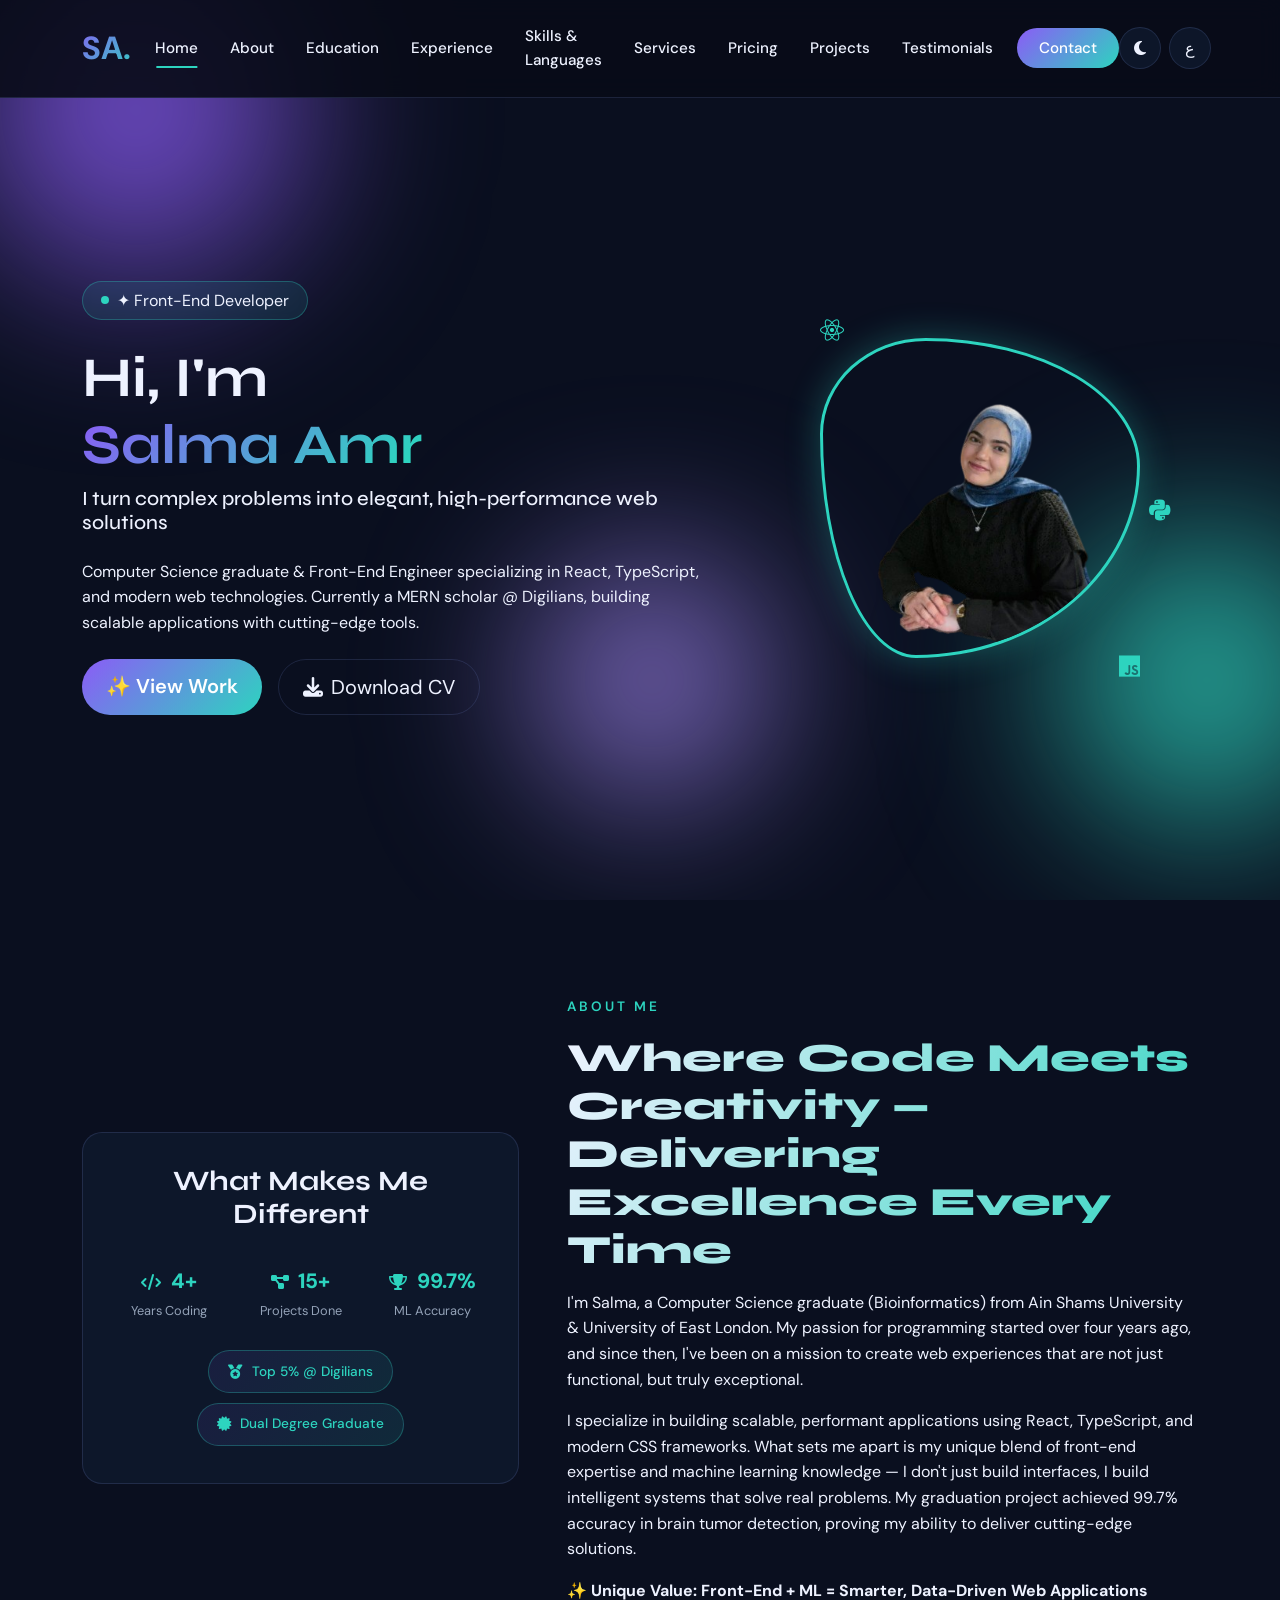
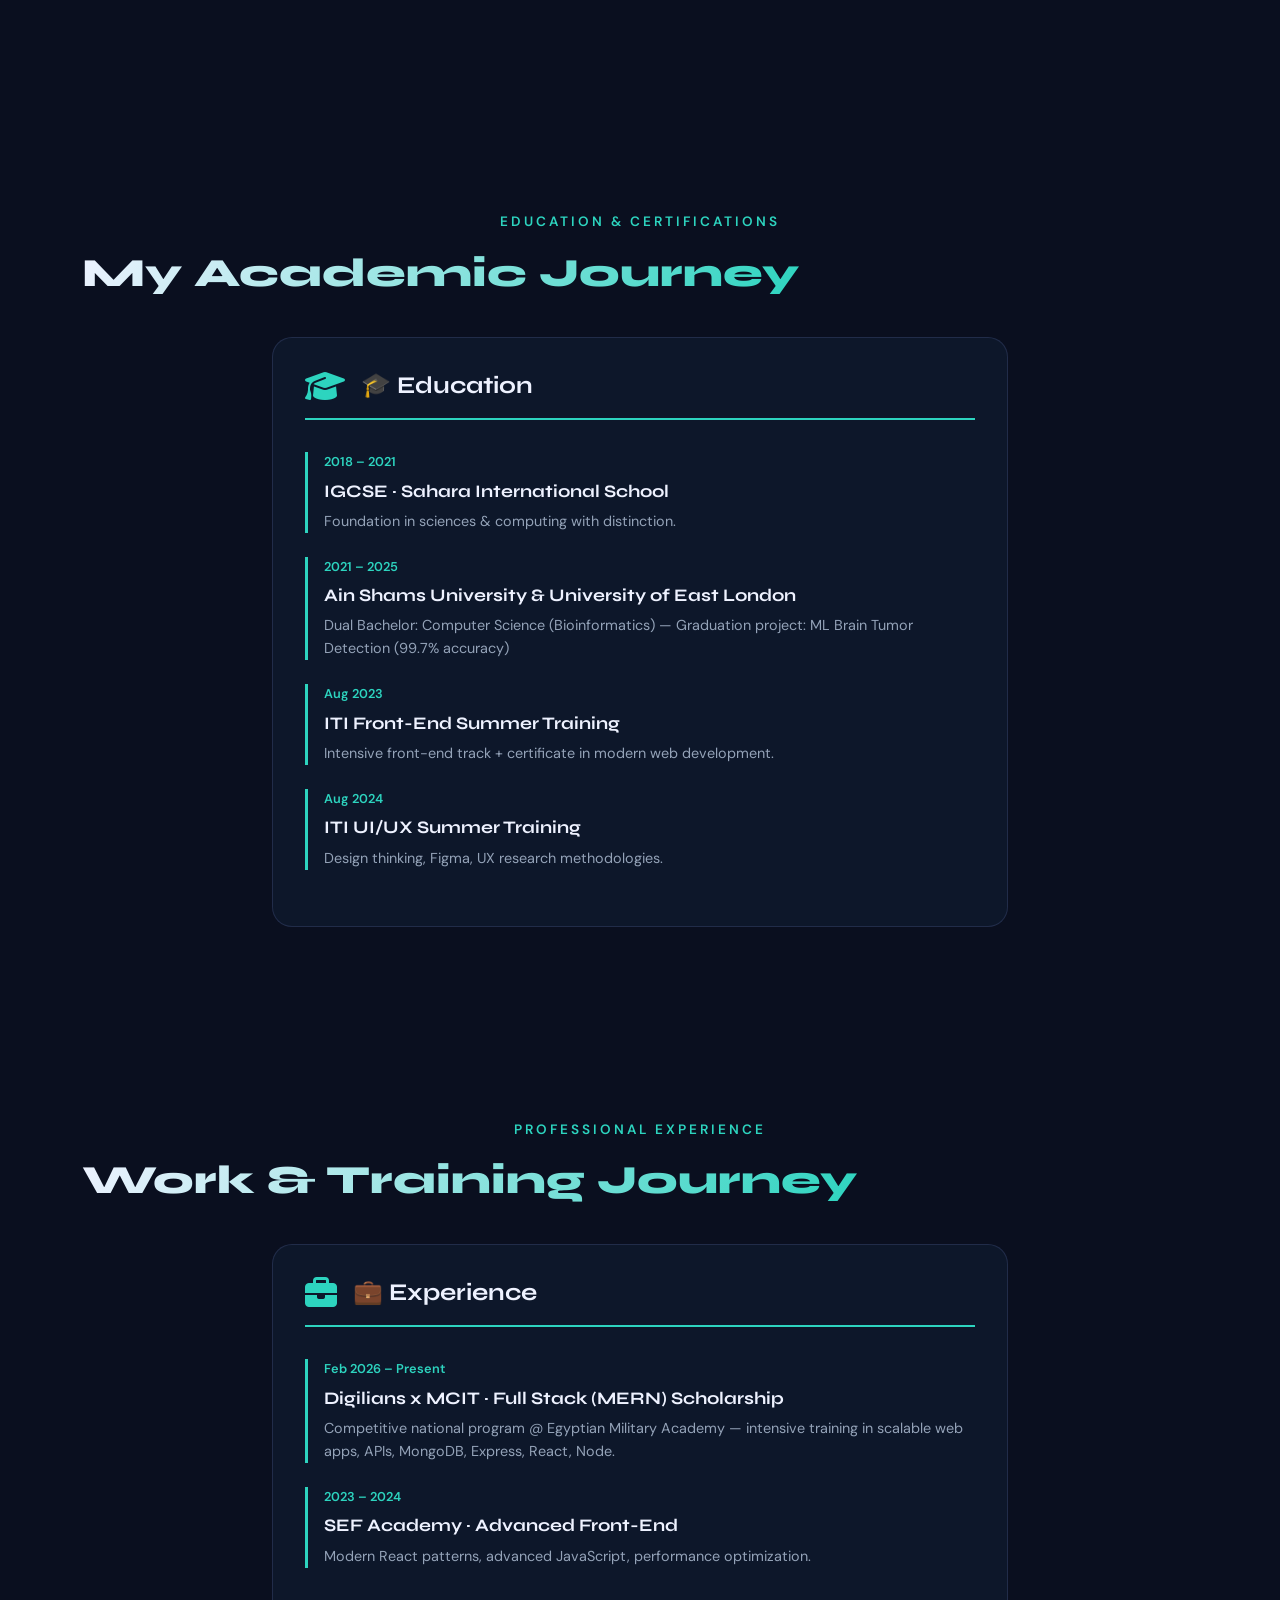
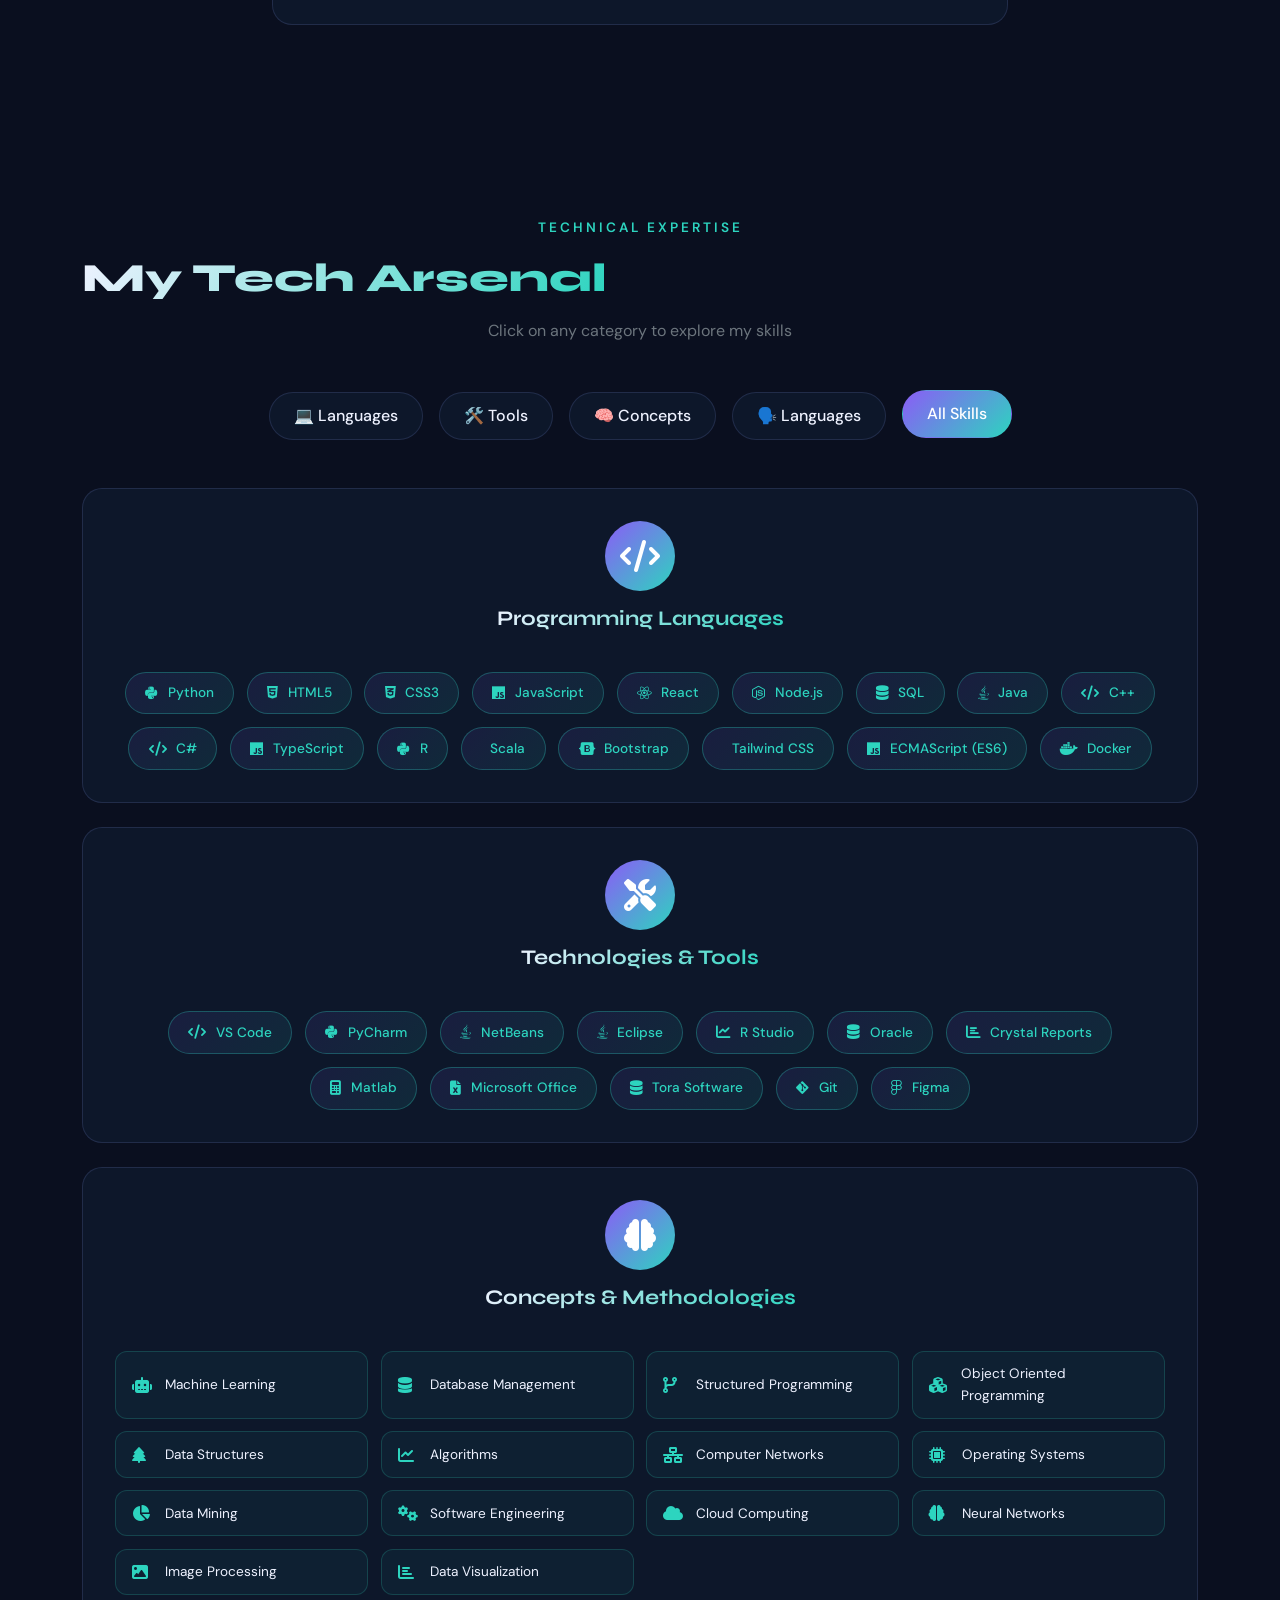
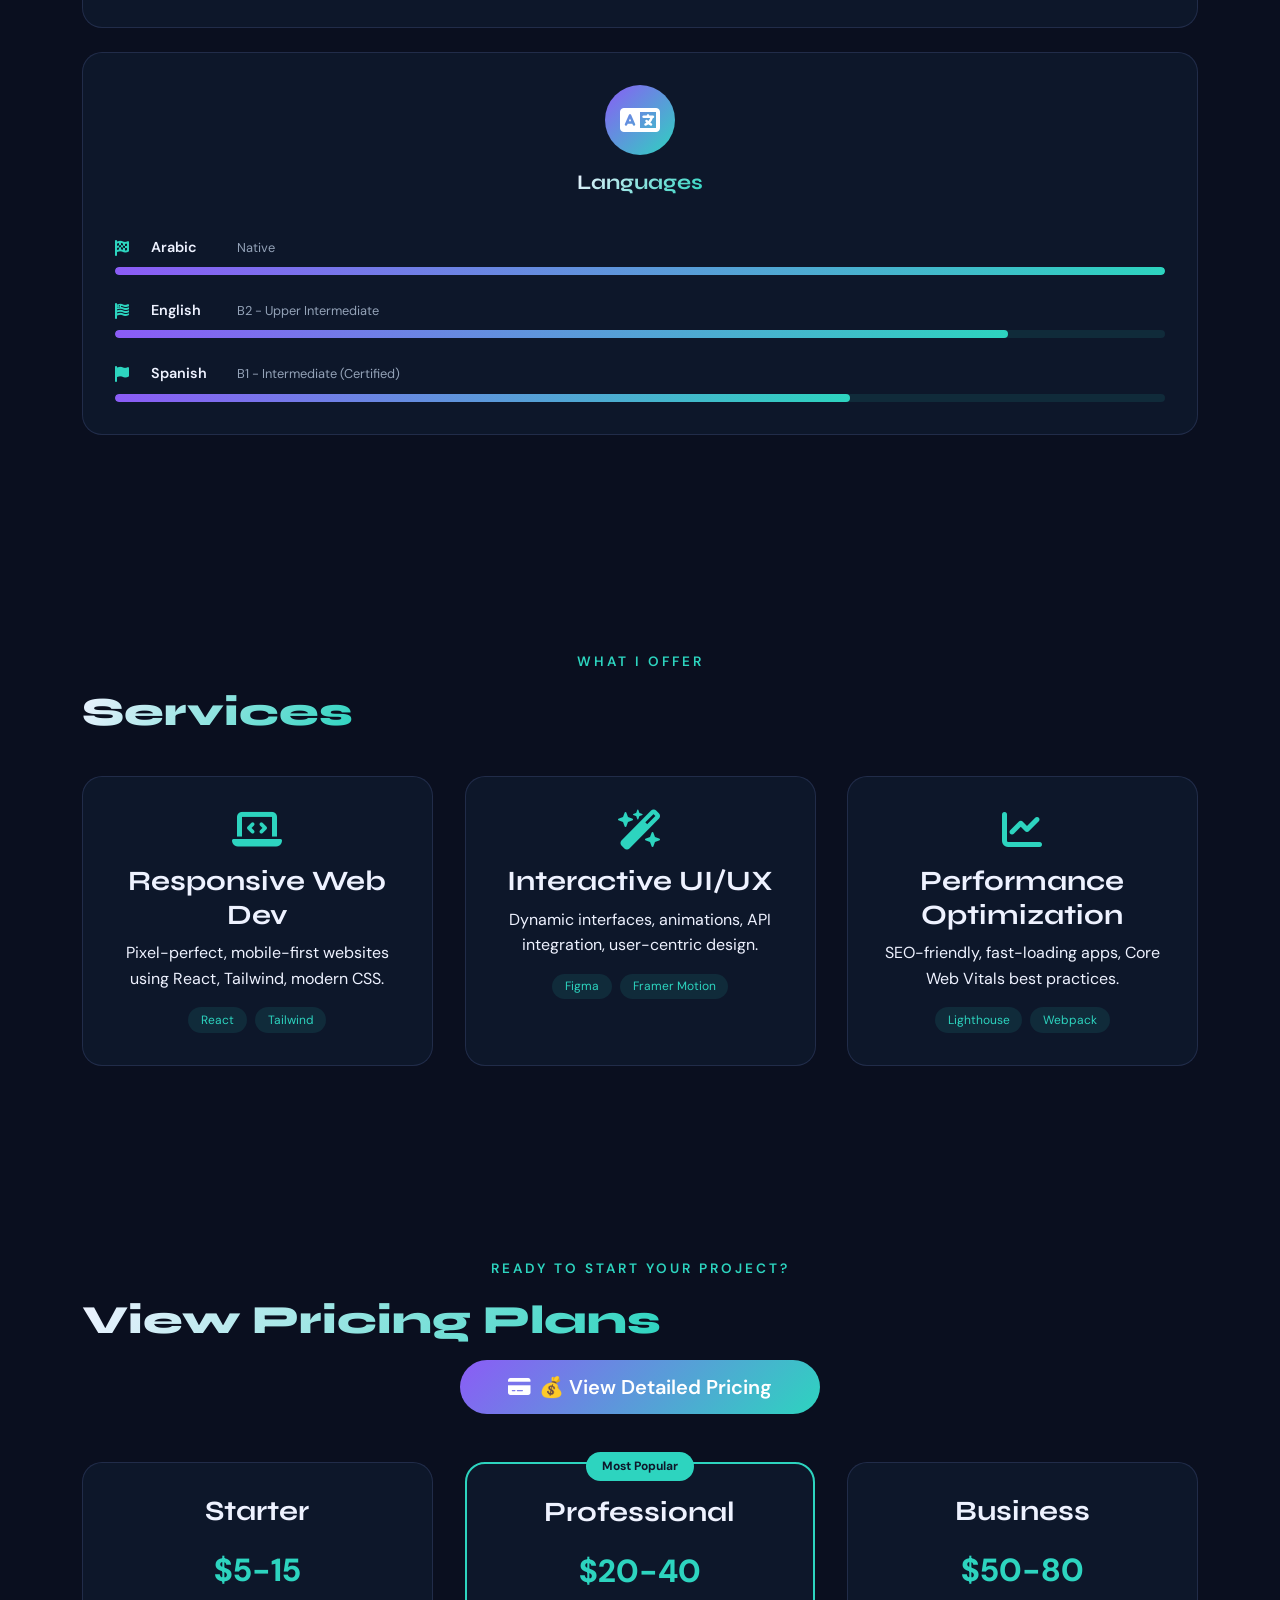
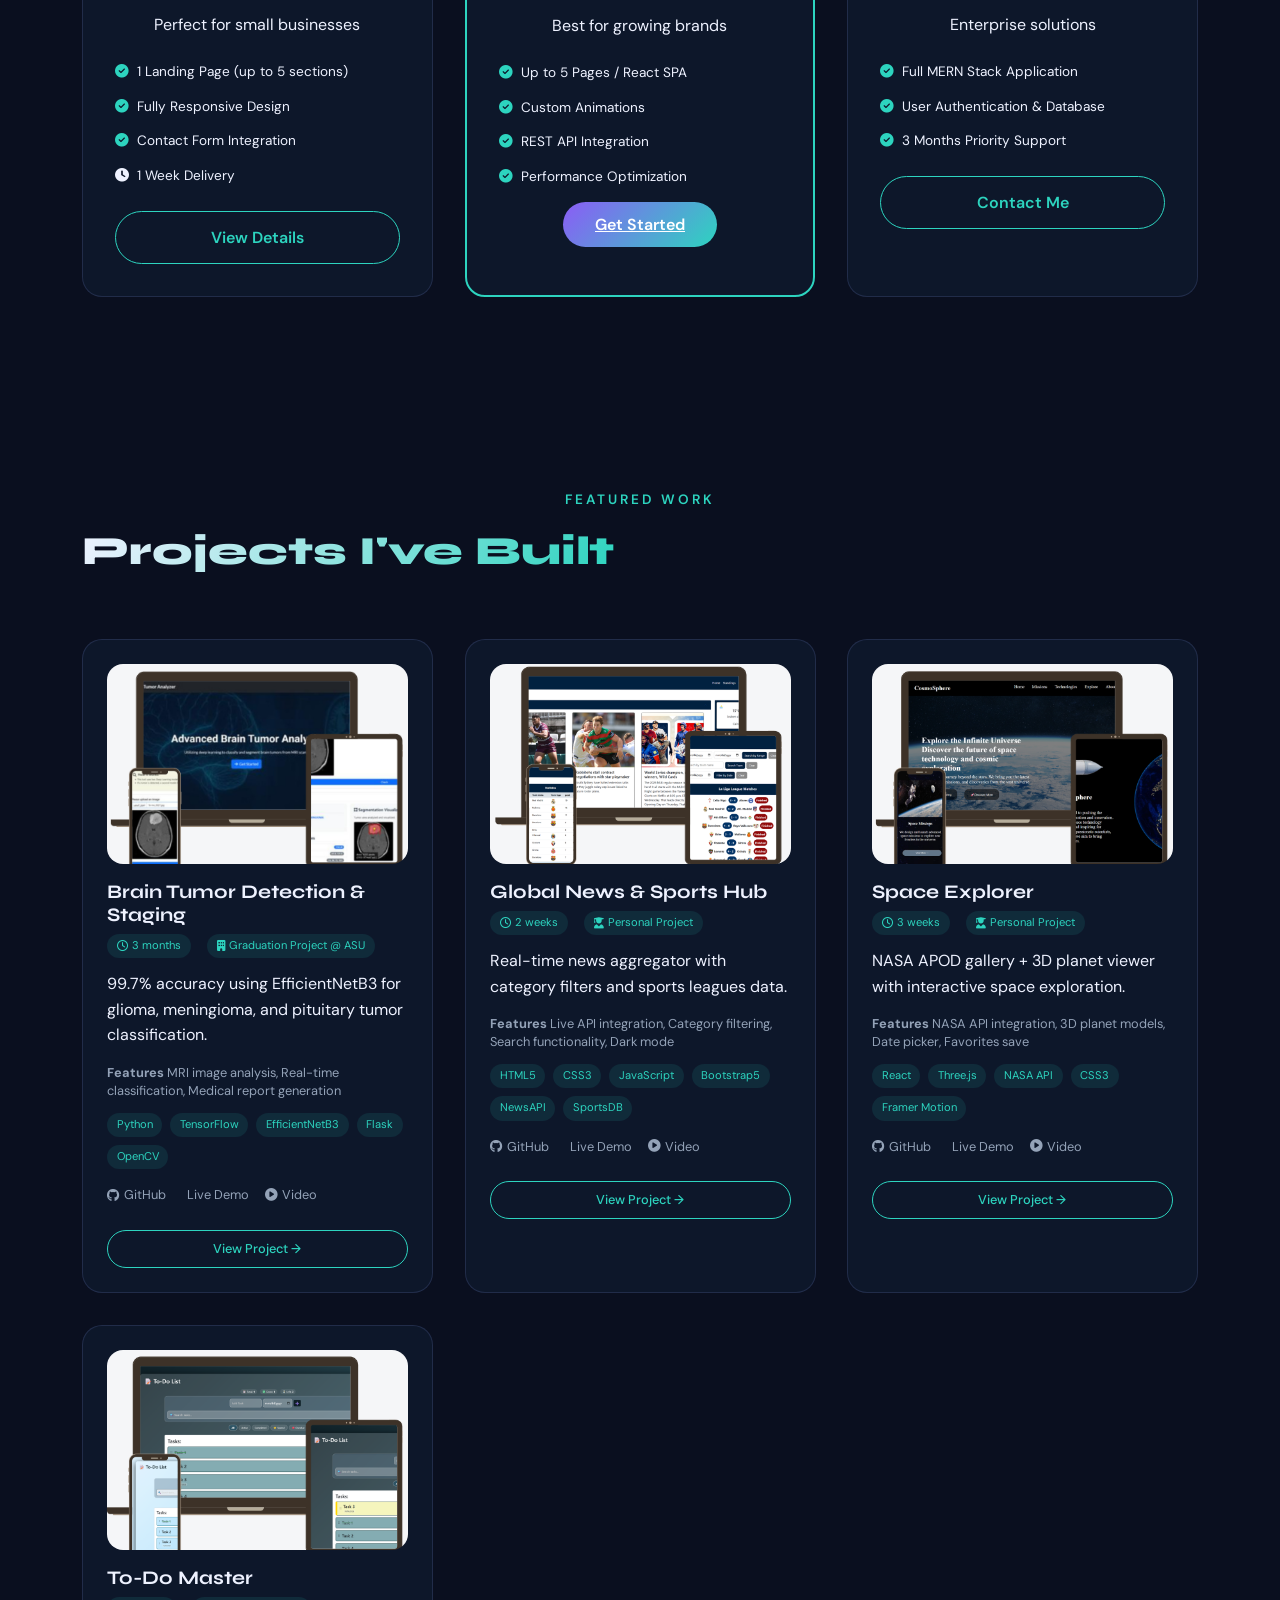
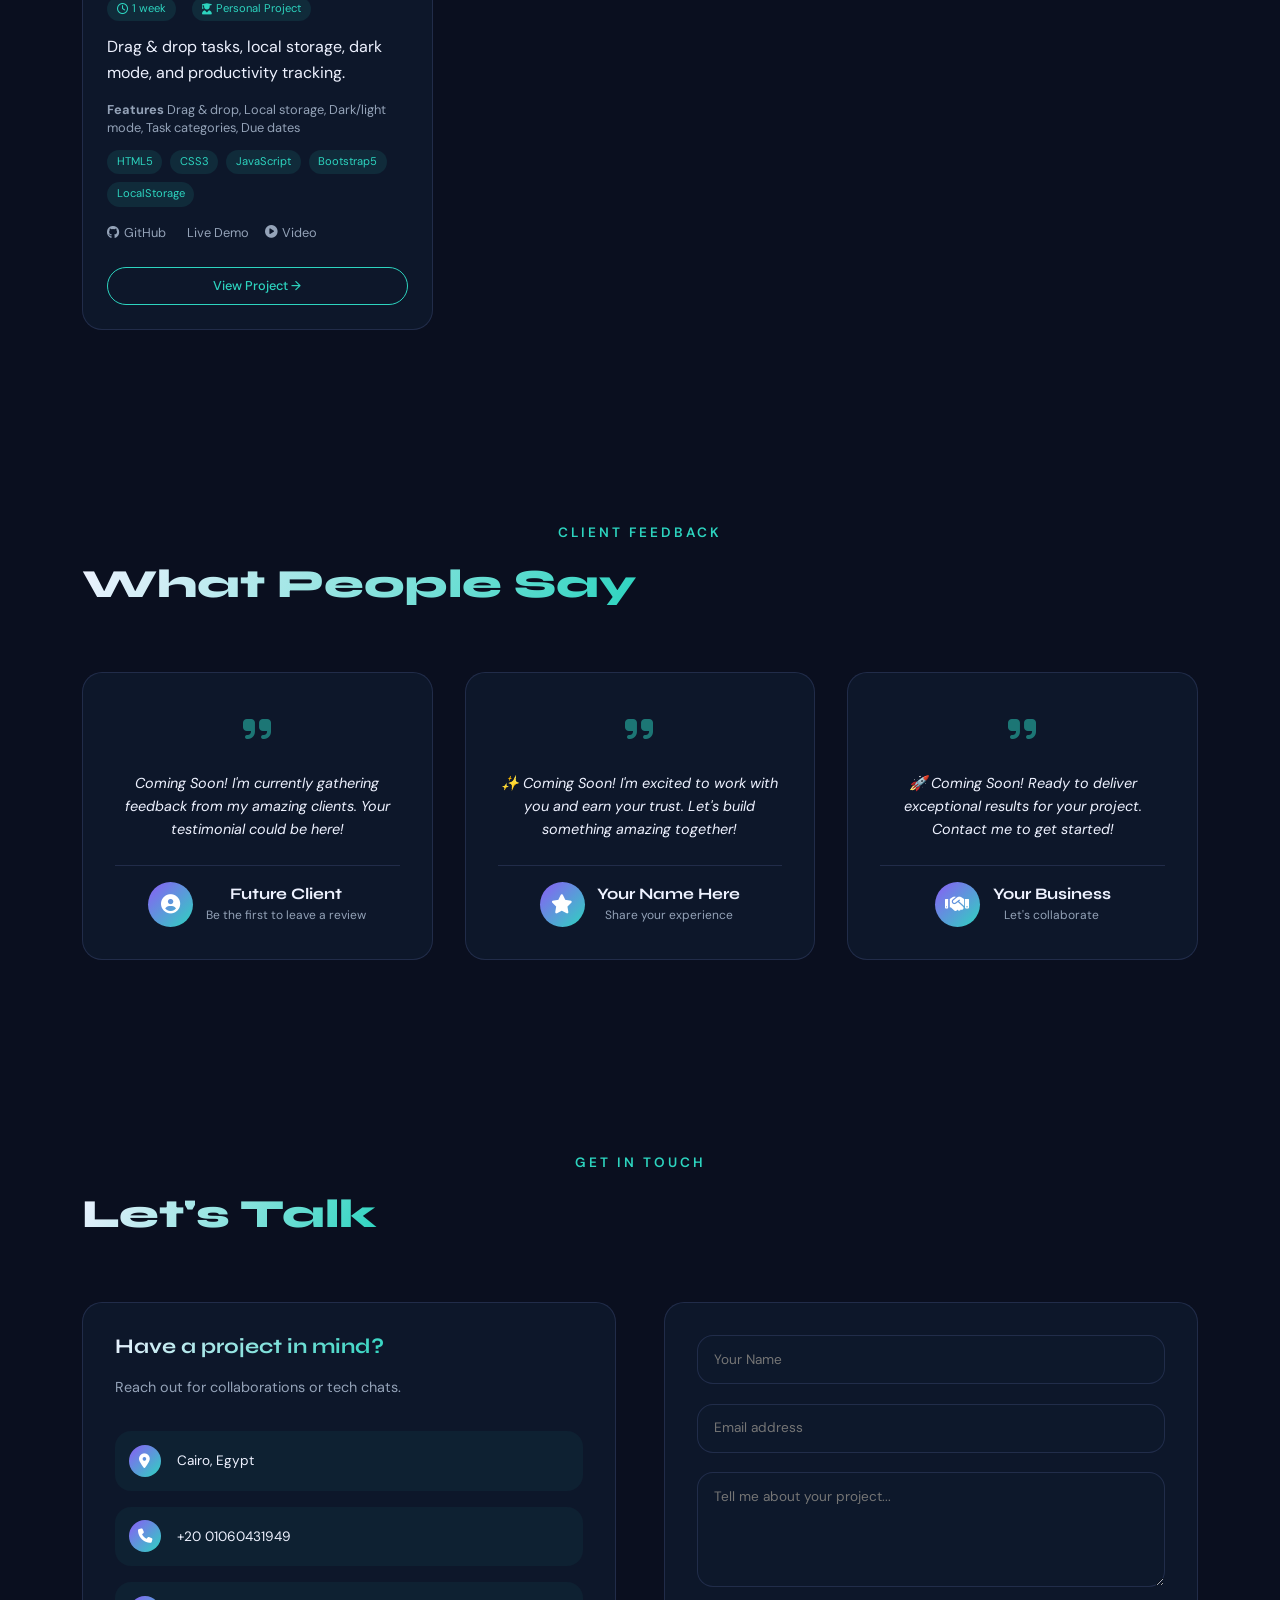
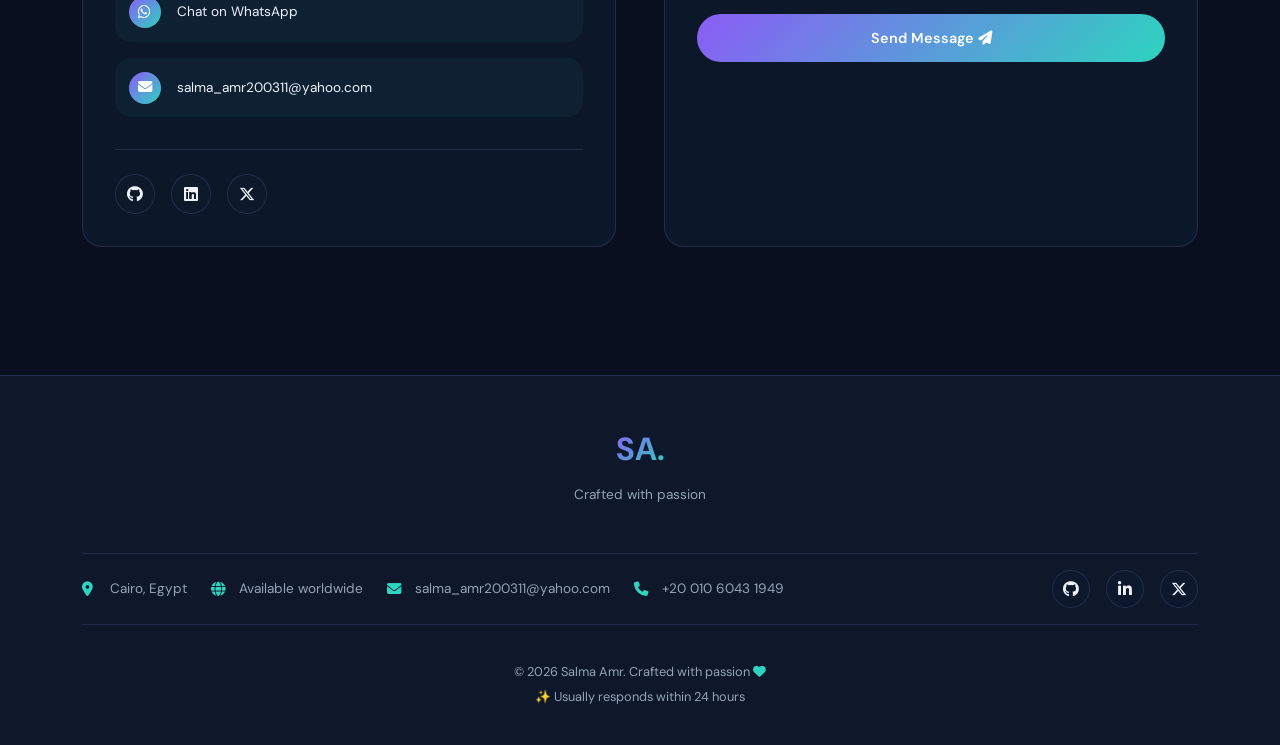
==== index.html @ 96585e38 "first commit" ====
<!DOCTYPE html>
<html lang="en" dir="ltr">

<head>
  <meta charset="UTF-8">
  <meta name="viewport" content="width=device-width, initial-scale=1.0, viewport-fit=cover">
  <title>Salma Amr | Front-End Developer Portfolio</title>
  <!-- Fonts & Icons -->
  <link rel="preconnect" href="https://fonts.googleapis.com">
  <link rel="preconnect" href="https://fonts.gstatic.com" crossorigin>
  <link
    href="https://fonts.googleapis.com/css2?family=Syne:wght@400;500;600;700;800&family=DM+Sans:ital,wght@0,300;0,400;0,500;0,600;0,700;1,400&display=swap"
    rel="stylesheet">
  <link href="https://cdn.jsdelivr.net/npm/bootstrap@5.3.3/dist/css/bootstrap.min.css" rel="stylesheet">
  <link rel="stylesheet" href="https://cdnjs.cloudflare.com/ajax/libs/font-awesome/6.5.2/css/all.min.css">
  <link href="https://unpkg.com/aos@2.3.1/dist/aos.css" rel="stylesheet">
  <link rel="stylesheet" href="style.css">
</head>

<body data-theme="dark" data-lang="en">

  <!-- Scroll to Top Button -->
  <button id="scrollToTopBtn" class="scroll-to-top" aria-label="Scroll to top">
    <i class="fas fa-arrow-up"></i>
  </button>

  <nav class="navbar navbar-expand-lg fixed-top portfolio-navbar py-3">
    <div class="container">
      <a class="navbar-brand fw-bold fs-2" href="#home">SA<span class="text-accent">.</span></a>
      <div class="d-flex gap-2 order-lg-2">
        <button class="theme-toggle-btn" id="themeToggle" aria-label="Toggle theme"><i class="fas fa-moon"></i></button>
        <button class="lang-toggle-btn" id="langToggle" aria-label="Toggle language"><span>EN</span></button>
        <button class="navbar-toggler" type="button" data-bs-toggle="collapse" data-bs-target="#navbarMenu"><span
            class="navbar-toggler-icon"></span></button>
      </div>
      <div class="collapse navbar-collapse" id="navbarMenu">
        <ul class="navbar-nav ms-auto gap-3 align-items-center">
          <li class="nav-item"><a class="nav-link" href="#home" data-i18n="nav-home">Home</a></li>
          <li class="nav-item"><a class="nav-link" href="#about" data-i18n="nav-about">About</a></li>
          <li class="nav-item"><a class="nav-link" href="#education" data-i18n="nav-education">Education</a></li>
          <li class="nav-item"><a class="nav-link" href="#experience" data-i18n="nav-experience">Experience</a></li>
          <li class="nav-item"><a class="nav-link" href="#skills" data-i18n="nav-skills">Skills & Languages</a></li>
          <li class="nav-item"><a class="nav-link" href="#services" data-i18n="nav-services">Services</a></li>
          <li class="nav-item"><a class="nav-link" href="#pricing" data-i18n="nav-pricing">Pricing</a></li>
          <li class="nav-item"><a class="nav-link" href="#projects" data-i18n="nav-projects">Projects</a></li>
          <li class="nav-item"><a class="nav-link" href="#testimonials" data-i18n="nav-testimonials">Testimonials</a></li>
          <li class="nav-item"><a class="nav-link contact-nav-btn" href="#contact" data-i18n="nav-contact">Contact</a></li>
        </ul>
      </div>
    </div>
  </nav>

  <header id="home" class="hero d-flex align-items-center">
    <div class="hero-bg-orb orb-1"></div>
    <div class="hero-bg-orb orb-2"></div>
    <div class="hero-bg-orb orb-3"></div>
    <div class="container">
      <div class="row align-items-center g-5">
        <div class="col-lg-7">
          <div class="hero-badge" data-aos="fade-up"><span class="badge-pulse"></span><span data-i18n="hero-badge">✦
              Front-End Developer</span></div>
          <h1 class="display-4 fw-bold" data-aos="fade-up" data-aos-delay="100"><span data-i18n="hero-greeting">Hi,
              I'm</span><br><span class="name-highlight">Salma Amr</span></h1>
          <h3 class="h5 text-accent mb-4" data-aos="fade-up" data-aos-delay="150" data-i18n="hero-title">I turn complex problems into elegant, high-performance web solutions</h3>
          <p class="hero-description mb-4 fs-6" data-aos="fade-up" data-aos-delay="200" data-i18n="hero-desc">Computer Science graduate & Front-End Engineer specializing in React, TypeScript, and modern web technologies. Currently a MERN scholar @ Digilians, building scalable applications with cutting-edge tools.</p>
          <div class="d-flex flex-wrap gap-3" data-aos="fade-up" data-aos-delay="300">
            <a href="#projects" class="btn btn-gradient btn-lg px-4" data-i18n="hero-btn-work">✨ View Work</a>
            <a href="#" class="btn btn-outline-custom btn-lg px-4" id="downloadCVBtn"><i
                class="fas fa-download me-2"></i><span data-i18n="hero-btn-contact">Download CV</span></a>
          </div>
        </div>
        <div class="col-lg-5 text-center">
          <div class="hero-photo-stage" data-aos="zoom-in">
            <div class="hero-photo-frame"><img src="images/profile.png" class="hero-profile-img" alt="Salma Amr"></div>
            <div class="floating-tech-icons"><i class="fab fa-react"></i><i class="fab fa-js"></i><i
                class="fab fa-python"></i></div>
          </div>
        </div>
      </div>
    </div>
  </header>

  <main>
    <section id="about" class="section-spacing">
      <div class="container">
        <div class="row g-5 align-items-center">
          <div class="col-lg-5" data-aos="fade-right">
            <div class="about-card">
              <h3 data-i18n="about-title">What Makes Me Different</h3>
              <div class="about-stats-grid">
                <div class="about-stat"><span class="about-stat-num"><i class="fas fa-code"></i> 4+</span><span data-i18n="about-stat-years">Years Coding</span></div>
                <div class="about-stat"><span class="about-stat-num"><i class="fas fa-project-diagram"></i> 15+</span><span data-i18n="about-stat-projects">Projects Done</span></div>
                <div class="about-stat"><span class="about-stat-num"><i class="fas fa-trophy"></i> 99.7%</span><span data-i18n="about-stat-accuracy">ML Accuracy</span></div>
              </div>
              <div class="mt-4">
                <div class="skill-tag" style="display: inline-flex; margin: 0.3rem;"><i class="fas fa-medal"></i> <span data-i18n="about-badge-1">Top 5% @ Digilians</span></div>
                <div class="skill-tag" style="display: inline-flex; margin: 0.3rem;"><i class="fas fa-certificate"></i> <span data-i18n="about-badge-2">Dual Degree Graduate</span></div>
              </div>
            </div>
          </div>
          <div class="col-lg-7" data-aos="fade-left">
            <div class="section-label" data-i18n="about-label">About Me</div>
            <h2 class="section-title" data-i18n="about-heading">Where Code Meets Creativity — Delivering Excellence Every Time</h2>
            <p data-i18n="about-text-1">I'm Salma, a Computer Science graduate (Bioinformatics) from Ain Shams University & University of East London. My passion for programming started over four years ago, and since then, I've been on a mission to create web experiences that are not just functional, but truly exceptional.</p>
            <p data-i18n="about-text-2">I specialize in building scalable, performant applications using React, TypeScript, and modern CSS frameworks. What sets me apart is my unique blend of front-end expertise and machine learning knowledge — I don't just build interfaces, I build intelligent systems that solve real problems. My graduation project achieved 99.7% accuracy in brain tumor detection, proving my ability to deliver cutting-edge solutions.</p>
            <p class="mt-3 fw-bold text-accent" data-i18n="about-usp">✨ Unique Value: Front-End + ML = Smarter, Data-Driven Web Applications</p>
          </div>
        </div>
      </div>
    </section>

    <!-- Education Section -->
    <section id="education" class="section-spacing">
      <div class="container">
        <div class="section-label text-center" data-i18n="education-label">Education & Certifications</div>
        <h2 class="section-title text-center" data-i18n="education-heading">My Academic Journey</h2>
        <div class="row justify-content-center mt-4">
          <div class="col-lg-8" data-aos="fade-up">
            <div class="education-card">
              <div class="card-header-icon">
                <i class="fas fa-graduation-cap"></i>
                <h3 data-i18n="education-section-title">🎓 Education</h3>
              </div>
              <div class="edu-item">
                <div class="edu-year">2018 – 2021</div>
                <h4>IGCSE · Sahara International School</h4>
                <p data-i18n="edu-igcse">Foundation in sciences & computing with distinction.</p>
              </div>
              <div class="edu-item">
                <div class="edu-year">2021 – 2025</div>
                <h4>Ain Shams University & University of East London</h4>
                <p data-i18n="edu-bachelor">Dual Bachelor: Computer Science (Bioinformatics) — Graduation project: ML Brain Tumor Detection (99.7% accuracy)</p>
              </div>
              <div class="edu-item">
                <div class="edu-year">Aug 2023</div>
                <h4>ITI Front-End Summer Training</h4>
                <p data-i18n="edu-iti-fe">Intensive front-end track + certificate in modern web development.</p>
              </div>
              <div class="edu-item">
                <div class="edu-year">Aug 2024</div>
                <h4>ITI UI/UX Summer Training</h4>
                <p data-i18n="edu-iti-ux">Design thinking, Figma, UX research methodologies.</p>
              </div>
            </div>
          </div>
        </div>
      </div>
    </section>

    <!-- Experience Section -->
    <section id="experience" class="section-spacing">
      <div class="container">
        <div class="section-label text-center" data-i18n="experience-label">Professional Experience</div>
        <h2 class="section-title text-center" data-i18n="experience-heading">Work & Training Journey</h2>
        <div class="row justify-content-center mt-4">
          <div class="col-lg-8" data-aos="fade-up">
            <div class="experience-card">
              <div class="card-header-icon">
                <i class="fas fa-briefcase"></i>
                <h3 data-i18n="experience-section-title">💼 Experience</h3>
              </div>
              <div class="exp-item">
                <div class="exp-year">Feb 2026 – Present</div>
                <h4>Digilians x MCIT · Full Stack (MERN) Scholarship</h4>
                <p data-i18n="exp-digilians">Competitive national program @ Egyptian Military Academy — intensive training in scalable web apps, APIs, MongoDB, Express, React, Node.</p>
              </div>
              <div class="exp-item">
                <div class="exp-year">2023 – 2024</div>
                <h4>SEF Academy · Advanced Front-End</h4>
                <p data-i18n="edu-sef">Modern React patterns, advanced JavaScript, performance optimization.</p>
              </div>
            </div>
          </div>
        </div>
      </div>
    </section>

    <!-- Skills Section - WITH TAG FILTERING -->
    <section id="skills" class="section-spacing">
      <div class="container">
        <div class="section-label text-center" data-i18n="skills-label">Technical Expertise</div>
        <h2 class="section-title text-center" data-i18n="skills-heading">My Tech Arsenal</h2>
        <p class="text-center text-secondary mb-5" data-i18n="skills-filter-hint">Click on any category to explore my skills</p>

        <!-- Category Filter Buttons -->
        <div class="d-flex flex-wrap justify-content-center gap-3 mb-5" data-aos="fade-up">
          <button class="skill-filter-btn" data-filter="languages" data-i18n="filter-languages">💻 Languages</button>
          <button class="skill-filter-btn" data-filter="tools" data-i18n="filter-tools">🛠️ Tools</button>
          <button class="skill-filter-btn" data-filter="concepts" data-i18n="filter-concepts">🧠 Concepts</button>
          <button class="skill-filter-btn" data-filter="languages-spoken" data-i18n="filter-spoken">🗣️ Languages</button>
          <button class="skill-filter-btn active" data-filter="all" data-i18n="filter-all">All Skills</button>
        </div>

        <!-- Programming Languages -->
        <div class="skill-category-container" data-category="languages" data-aos="fade-up">
          <div class="skill-category-card">
            <div class="skill-category-header">
              <div class="skill-category-icon"><i class="fas fa-code"></i></div>
              <h3 class="skill-category-title" data-i18n="skill-lang-title">Programming Languages</h3>
            </div>
            <div class="skill-tags-grid">
              <div class="skill-tag"><i class="fab fa-python"></i> Python</div>
              <div class="skill-tag"><i class="fab fa-html5"></i> HTML5</div>
              <div class="skill-tag"><i class="fab fa-css3-alt"></i> CSS3</div>
              <div class="skill-tag"><i class="fab fa-js"></i> JavaScript</div>
              <div class="skill-tag"><i class="fab fa-react"></i> React</div>
              <div class="skill-tag"><i class="fab fa-node-js"></i> Node.js</div>
              <div class="skill-tag"><i class="fas fa-database"></i> SQL</div>
              <div class="skill-tag"><i class="fab fa-java"></i> Java</div>
              <div class="skill-tag"><i class="fas fa-code"></i> C++</div>
              <div class="skill-tag"><i class="fas fa-code"></i> C#</div>
              <div class="skill-tag"><i class="fab fa-js"></i> TypeScript</div>
              <div class="skill-tag"><i class="fab fa-python"></i> R</div>
              <div class="skill-tag"><i class="fab fa-scala"></i> Scala</div>
              <div class="skill-tag"><i class="fab fa-bootstrap"></i> Bootstrap</div>
              <div class="skill-tag"><i class="fab fa-tailwind"></i> Tailwind CSS</div>
              <div class="skill-tag"><i class="fab fa-js"></i> ECMAScript (ES6)</div>
              <div class="skill-tag"><i class="fab fa-docker"></i> Docker</div>
            </div>
          </div>
        </div>

        <!-- Technologies & Tools -->
        <div class="skill-category-container" data-category="tools" data-aos="fade-up" data-aos-delay="100">
          <div class="skill-category-card">
            <div class="skill-category-header">
              <div class="skill-category-icon"><i class="fas fa-tools"></i></div>
              <h3 class="skill-category-title" data-i18n="skill-tools-title">Technologies & Tools</h3>
            </div>
            <div class="skill-tags-grid">
              <div class="skill-tag"><i class="fas fa-code"></i> VS Code</div>
              <div class="skill-tag"><i class="fab fa-python"></i> PyCharm</div>
              <div class="skill-tag"><i class="fab fa-java"></i> NetBeans</div>
              <div class="skill-tag"><i class="fab fa-java"></i> Eclipse</div>
              <div class="skill-tag"><i class="fas fa-chart-line"></i> R Studio</div>
              <div class="skill-tag"><i class="fas fa-database"></i> Oracle</div>
              <div class="skill-tag"><i class="fas fa-chart-bar"></i> Crystal Reports</div>
              <div class="skill-tag"><i class="fas fa-calculator"></i> Matlab</div>
              <div class="skill-tag"><i class="fas fa-file-excel"></i> Microsoft Office</div>
              <div class="skill-tag"><i class="fas fa-database"></i> Tora Software</div>
              <div class="skill-tag"><i class="fab fa-git-alt"></i> Git</div>
              <div class="skill-tag"><i class="fab fa-figma"></i> Figma</div>
            </div>
          </div>
        </div>

        <!-- Concepts & Methodologies -->
        <div class="skill-category-container" data-category="concepts" data-aos="fade-up" data-aos-delay="200">
          <div class="skill-category-card">
            <div class="skill-category-header">
              <div class="skill-category-icon"><i class="fas fa-brain"></i></div>
              <h3 class="skill-category-title" data-i18n="skill-concepts-title">Concepts & Methodologies</h3>
            </div>
            <div class="skill-concepts-grid">
              <div class="concept-item"><i class="fas fa-robot"></i> Machine Learning</div>
              <div class="concept-item"><i class="fas fa-database"></i> Database Management</div>
              <div class="concept-item"><i class="fas fa-code-branch"></i> Structured Programming</div>
              <div class="concept-item"><i class="fas fa-cubes"></i> Object Oriented Programming</div>
              <div class="concept-item"><i class="fas fa-tree"></i> Data Structures</div>
              <div class="concept-item"><i class="fas fa-chart-line"></i> Algorithms</div>
              <div class="concept-item"><i class="fas fa-network-wired"></i> Computer Networks</div>
              <div class="concept-item"><i class="fas fa-microchip"></i> Operating Systems</div>
              <div class="concept-item"><i class="fas fa-chart-pie"></i> Data Mining</div>
              <div class="concept-item"><i class="fas fa-cogs"></i> Software Engineering</div>
              <div class="concept-item"><i class="fas fa-cloud"></i> Cloud Computing</div>
              <div class="concept-item"><i class="fas fa-brain"></i> Neural Networks</div>
              <div class="concept-item"><i class="fas fa-image"></i> Image Processing</div>
              <div class="concept-item"><i class="fas fa-chart-bar"></i> Data Visualization</div>
            </div>
          </div>
        </div>

        <!-- Languages Spoken -->
        <div class="skill-category-container" data-category="languages-spoken" data-aos="fade-up" data-aos-delay="300">
          <div class="skill-category-card">
            <div class="skill-category-header">
              <div class="skill-category-icon"><i class="fas fa-language"></i></div>
              <h3 class="skill-category-title" data-i18n="skill-spoken-title">Languages</h3>
            </div>
            <div class="language-progress-grid">
              <div class="language-item">
                <div class="language-info"><i class="fas fa-flag-checkered"></i><span class="language-name">Arabic</span><span class="language-level" data-i18n="lang-arabic-level">Native</span></div>
                <div class="progress-bar-container"><div class="progress-bar" style="width: 100%"></div></div>
              </div>
              <div class="language-item">
                <div class="language-info"><i class="fas fa-flag-usa"></i><span class="language-name">English</span><span class="language-level" data-i18n="lang-english-level">B2 - Upper Intermediate</span></div>
                <div class="progress-bar-container"><div class="progress-bar" style="width: 85%"></div></div>
              </div>
              <div class="language-item">
                <div class="language-info"><i class="fas fa-flag"></i><span class="language-name">Spanish</span><span class="language-level" data-i18n="lang-spanish-level">B1 - Intermediate (Certified)</span></div>
                <div class="progress-bar-container"><div class="progress-bar" style="width: 70%"></div></div>
              </div>
            </div>
          </div>
        </div>
      </div>
    </section>

    <section id="services" class="section-spacing">
      <div class="container">
        <div class="section-label text-center" data-i18n="services-label">What I Offer</div>
        <h2 class="section-title text-center" data-i18n="services-heading">Services</h2>
        <div class="services-grid mt-4">
          <div class="service-card" data-aos="flip-left"><i class="fas fa-laptop-code"></i>
            <h3 data-i18n="service-1-title">Responsive Web Dev</h3>
            <p data-i18n="service-1-desc">Pixel-perfect, mobile-first websites using React, Tailwind, modern CSS.</p>
            <div class="service-tech"><span>React</span><span>Tailwind</span></div>
          </div>
          <div class="service-card" data-aos="flip-left" data-aos-delay="100"><i class="fas fa-wand-magic-sparkles"></i>
            <h3 data-i18n="service-2-title">Interactive UI/UX</h3>
            <p data-i18n="service-2-desc">Dynamic interfaces, animations, API integration, user-centric design.</p>
            <div class="service-tech"><span>Figma</span><span>Framer Motion</span></div>
          </div>
          <div class="service-card" data-aos="flip-left" data-aos-delay="200"><i class="fas fa-chart-line"></i>
            <h3 data-i18n="service-3-title">Performance Optimization</h3>
            <p data-i18n="service-3-desc">SEO-friendly, fast-loading apps, Core Web Vitals best practices.</p>
            <div class="service-tech"><span>Lighthouse</span><span>Webpack</span></div>
          </div>
        </div>
      </div>
    </section>

    <section id="pricing" class="section-spacing">
      <div class="container">
        <div class="section-label text-center" data-i18n="pricing-label">Ready to start your project?</div>
        <h2 class="section-title text-center" data-i18n="pricing-heading">View Pricing Plans</h2>
        <div class="text-center mb-5">
          <a href="pricing.html" class="btn btn-gradient btn-lg px-5"><i class="fas fa-credit-card me-2"></i><span data-i18n="pricing-view-details">💰 View Detailed Pricing</span></a>
        </div>
        <div class="pricing-grid mt-5">
          <div class="price-card" data-aos="zoom-in">
            <h3 data-i18n="price-starter">Starter</h3>
            <div class="price-number">$5-15</div>
            <p data-i18n="price-starter-desc">Perfect for small businesses</p>
            <ul>
              <li><i class="fas fa-check-circle"></i> <span data-i18n="price-starter-1">1 Landing Page (up to 5 sections)</span></li>
              <li><i class="fas fa-check-circle"></i> <span data-i18n="price-starter-2">Fully Responsive Design</span></li>
              <li><i class="fas fa-check-circle"></i> <span data-i18n="price-starter-3">Contact Form Integration</span></li>
              <li><i class="fas fa-clock"></i> <span data-i18n="price-starter-5">1 Week Delivery</span></li>
            </ul><a href="pricing.html" class="btn-price" data-i18n="price-btn">View Details</a>
          </div>
          <div class="price-card popular" data-aos="zoom-in" data-aos-delay="100">
            <div class="popular-badge" data-i18n="popular-badge">Most Popular</div>
            <h3 data-i18n="price-pro">Professional</h3>
            <div class="price-number">$20-40</div>
            <p data-i18n="price-pro-desc">Best for growing brands</p>
            <ul>
              <li><i class="fas fa-check-circle"></i> <span data-i18n="price-pro-1">Up to 5 Pages / React SPA</span></li>
              <li><i class="fas fa-check-circle"></i> <span data-i18n="price-pro-2">Custom Animations</span></li>
              <li><i class="fas fa-check-circle"></i> <span data-i18n="price-pro-3">REST API Integration</span></li>
              <li><i class="fas fa-check-circle"></i> <span data-i18n="price-pro-5">Performance Optimization</span></li>
            </ul><a href="pricing.html" class="btn-gradient" data-i18n="price-btn-pro">Get Started</a>
          </div>
          <div class="price-card" data-aos="zoom-in" data-aos-delay="200">
            <h3 data-i18n="price-business">Business</h3>
            <div class="price-number">$50-80</div>
            <p data-i18n="price-business-desc">Enterprise solutions</p>
            <ul>
              <li><i class="fas fa-check-circle"></i> <span data-i18n="price-business-1">Full MERN Stack Application</span></li>
              <li><i class="fas fa-check-circle"></i> <span data-i18n="price-business-2">User Authentication & Database</span></li>
              <li><i class="fas fa-check-circle"></i> <span data-i18n="price-business-4">3 Months Priority Support</span></li>
            </ul><a href="pricing.html" class="btn-price" data-i18n="price-btn-contact">Contact Me</a>
          </div>
        </div>
      </div>
    </section>

    <!-- PROJECTS SECTION - RESTRUCTURED -->
    <section id="projects" class="section-spacing">
      <div class="container">
        <div class="section-label text-center" data-i18n="projects-label">Featured Work</div>
        <h2 class="section-title text-center" data-i18n="projects-heading">Projects I've Built</h2>
        <div class="projects-grid mt-5">
          
          <!-- Project 1 - Brain Tumor Detection -->
          <div class="project-card" data-aos="flip-up">
            <div class="project-img"><img src="images/projectBrain.png" alt="Brain Tumor Detection">
              <div class="project-overlay"><a href="#" class="project-link"><i class="fas fa-external-link-alt"></i></a></div>
            </div>
            <div class="project-info">
              <h3 data-i18n="project-1-title">Brain Tumor Detection & Staging</h3>
              <div class="project-meta"><span class="project-badge"><i class="far fa-clock"></i> <span data-i18n="project-1-time">3 months</span></span><span class="project-badge"><i class="fas fa-building"></i> <span data-i18n="project-1-place">Graduation Project @ ASU</span></span></div>
              <p data-i18n="project-1-desc">99.7% accuracy using EfficientNetB3 for glioma, meningioma, and pituitary tumor classification.</p>
              <div class="project-features"><strong data-i18n="project-features-label">Features:</strong> <span data-i18n="project-1-features">MRI image analysis, Real-time classification, Medical report generation</span></div>
              <div class="project-tech"><span>Python</span><span>TensorFlow</span><span>EfficientNetB3</span><span>Flask</span><span>OpenCV</span></div>
              <div class="project-links"><a href="#" class="project-link-icon"><i class="fab fa-github"></i> GitHub</a><a href="#" class="project-link-icon"><i class="fab fa-vercel"></i> Live Demo</a><a href="#" class="project-link-icon"><i class="fas fa-play-circle"></i> Video</a></div>
              <a href="https://www.linkedin.com/in/salma--amr/details/projects/" target="_blank" class="btn-view-project"><span data-i18n="view-project">View Project</span> →</a>
            </div>
          </div>

          <!-- Project 2 - Global News Hub -->
          <div class="project-card" data-aos="flip-up" data-aos-delay="100">
            <div class="project-img"><img src="images/projectNews.png" alt="News Hub">
              <div class="project-overlay"><a href="#" class="project-link"><i class="fas fa-external-link-alt"></i></a></div>
            </div>
            <div class="project-info">
              <h3 data-i18n="project-2-title">Global News & Sports Hub</h3>
              <div class="project-meta"><span class="project-badge"><i class="far fa-clock"></i> <span data-i18n="project-2-time">2 weeks</span></span><span class="project-badge"><i class="fas fa-user-graduate"></i> <span data-i18n="project-2-place">Personal Project</span></span></div>
              <p data-i18n="project-2-desc">Real-time news aggregator with category filters and sports leagues data.</p>
              <div class="project-features"><strong data-i18n="project-features-label">Features:</strong> <span data-i18n="project-2-features">Live API integration, Category filtering, Search functionality, Dark mode</span></div>
              <div class="project-tech"><span>HTML5</span><span>CSS3</span><span>JavaScript</span><span>Bootstrap5</span><span>NewsAPI</span><span>SportsDB</span></div>
              <div class="project-links"><a href="#" class="project-link-icon"><i class="fab fa-github"></i> GitHub</a><a href="#" class="project-link-icon"><i class="fab fa-vercel"></i> Live Demo</a><a href="#" class="project-link-icon"><i class="fas fa-play-circle"></i> Video</a></div>
              <a href="https://www.linkedin.com/in/salma--amr/details/projects/" target="_blank" class="btn-view-project"><span data-i18n="view-project">View Project</span> →</a>
            </div>
          </div>

          <!-- Project 3 - Space Explorer -->
          <div class="project-card" data-aos="flip-up" data-aos-delay="200">
            <div class="project-img"><img src="images/projectSpace.png" alt="Space Explorer">
              <div class="project-overlay"><a href="#" class="project-link"><i class="fas fa-external-link-alt"></i></a></div>
            </div>
            <div class="project-info">
              <h3 data-i18n="project-3-title">Space Explorer</h3>
              <div class="project-meta"><span class="project-badge"><i class="far fa-clock"></i> <span data-i18n="project-3-time">3 weeks</span></span><span class="project-badge"><i class="fas fa-user-graduate"></i> <span data-i18n="project-3-place">Personal Project</span></span></div>
              <p data-i18n="project-3-desc">NASA APOD gallery + 3D planet viewer with interactive space exploration.</p>
              <div class="project-features"><strong data-i18n="project-features-label">Features:</strong> <span data-i18n="project-3-features">NASA API integration, 3D planet models, Date picker, Favorites save</span></div>
              <div class="project-tech"><span>React</span><span>Three.js</span><span>NASA API</span><span>CSS3</span><span>Framer Motion</span></div>
              <div class="project-links"><a href="#" class="project-link-icon"><i class="fab fa-github"></i> GitHub</a><a href="#" class="project-link-icon"><i class="fab fa-vercel"></i> Live Demo</a><a href="#" class="project-link-icon"><i class="fas fa-play-circle"></i> Video</a></div>
              <a href="https://www.linkedin.com/in/salma--amr/details/projects/" target="_blank" class="btn-view-project"><span data-i18n="view-project">View Project</span> →</a>
            </div>
          </div>

          <!-- Project 4 - To-Do Master -->
          <div class="project-card" data-aos="flip-up" data-aos-delay="300">
            <div class="project-img"><img src="images/projectToDo.png" alt="To-Do Master">
              <div class="project-overlay"><a href="#" class="project-link"><i class="fas fa-external-link-alt"></i></a></div>
            </div>
            <div class="project-info">
              <h3 data-i18n="project-4-title">To-Do Master</h3>
              <div class="project-meta"><span class="project-badge"><i class="far fa-clock"></i> <span data-i18n="project-4-time">1 week</span></span><span class="project-badge"><i class="fas fa-user-graduate"></i> <span data-i18n="project-4-place">Personal Project</span></span></div>
              <p data-i18n="project-4-desc">Drag & drop tasks, local storage, dark mode, and productivity tracking.</p>
              <div class="project-features"><strong data-i18n="project-features-label">Features:</strong> <span data-i18n="project-4-features">Drag & drop, Local storage, Dark/light mode, Task categories, Due dates</span></div>
              <div class="project-tech"><span>HTML5</span><span>CSS3</span><span>JavaScript</span><span>Bootstrap5</span><span>LocalStorage</span></div>
              <div class="project-links"><a href="#" class="project-link-icon"><i class="fab fa-github"></i> GitHub</a><a href="#" class="project-link-icon"><i class="fab fa-vercel"></i> Live Demo</a><a href="#" class="project-link-icon"><i class="fas fa-play-circle"></i> Video</a></div>
              <a href="https://www.linkedin.com/in/salma--amr/details/projects/" target="_blank" class="btn-view-project"><span data-i18n="view-project">View Project</span> →</a>
            </div>
          </div>
        </div>
      </div>
    </section>

    <!-- TESTIMONIALS SECTION -->
    <section id="testimonials" class="section-spacing">
      <div class="container">
        <div class="section-label text-center" data-i18n="testimonials-label">Client Feedback</div>
        <h2 class="section-title text-center" data-i18n="testimonials-heading">What People Say</h2>
        <div class="testimonials-grid mt-5">
          <div class="testimonial-card" data-aos="fade-up">
            <div class="testimonial-icon"><i class="fas fa-quote-right"></i></div>
            <div class="testimonial-content" data-i18n="testimonial-1-text">Coming Soon! I'm currently gathering feedback from my amazing clients. Your testimonial could be here!</div>
            <div class="testimonial-author">
              <div class="testimonial-avatar"><i class="fas fa-user-circle"></i></div>
              <div class="testimonial-info">
                <h4 data-i18n="testimonial-1-name">Future Client</h4>
                <p data-i18n="testimonial-1-role">Be the first to leave a review</p>
              </div>
            </div>
          </div>
          <div class="testimonial-card" data-aos="fade-up" data-aos-delay="100">
            <div class="testimonial-icon"><i class="fas fa-quote-right"></i></div>
            <div class="testimonial-content" data-i18n="testimonial-2-text">✨ Coming Soon! I'm excited to work with you and earn your trust. Let's build something amazing together!</div>
            <div class="testimonial-author">
              <div class="testimonial-avatar"><i class="fas fa-star"></i></div>
              <div class="testimonial-info">
                <h4 data-i18n="testimonial-2-name">Your Name Here</h4>
                <p data-i18n="testimonial-2-role">Share your experience</p>
              </div>
            </div>
          </div>
          <div class="testimonial-card" data-aos="fade-up" data-aos-delay="200">
            <div class="testimonial-icon"><i class="fas fa-quote-right"></i></div>
            <div class="testimonial-content" data-i18n="testimonial-3-text">🚀 Coming Soon! Ready to deliver exceptional results for your project. Contact me to get started!</div>
            <div class="testimonial-author">
              <div class="testimonial-avatar"><i class="fas fa-handshake"></i></div>
              <div class="testimonial-info">
                <h4 data-i18n="testimonial-3-name">Your Business</h4>
                <p data-i18n="testimonial-3-role">Let's collaborate</p>
              </div>
            </div>
          </div>
        </div>
      </div>
    </section>

    <section id="contact" class="section-spacing">
      <div class="container">
        <div class="section-label text-center" data-i18n="contact-label">Get In Touch</div>
        <h2 class="section-title text-center" data-i18n="contact-heading">Let's Talk</h2>
        <div class="contact-wrapper mt-5">
          <!-- Left Card - Contact Info -->
          <div class="contact-info" data-aos="fade-right">
            <h3 data-i18n="contact-sub">Have a project in mind?</h3>
            <p data-i18n="contact-desc">Reach out for collaborations or tech chats.</p>
            <div class="contact-details">
              <div class="contact-item">
                <i class="fas fa-map-marker-alt"></i>
                <span data-i18n="contact-location">Cairo, Egypt</span>
              </div>
              <a href="#" class="contact-item" id="phoneLink">
                <i class="fas fa-phone"></i>
                <span>+20 01060431949</span>
              </a>
              <a href="#" class="contact-item" id="whatsappLink">
                <i class="fab fa-whatsapp"></i>
                <span data-i18n="contact-whatsapp">Chat on WhatsApp</span>
              </a>
              <a href="#" class="contact-item" id="emailLink">
                <i class="fas fa-envelope"></i>
                <span>salma_amr200311@yahoo.com</span>
              </a>
            </div>
            <div class="social-links">
              <a href="https://github.com/salmaamrgit" target="_blank"><i class="fab fa-github"></i></a>
              <a href="https://www.linkedin.com/in/salma--amr/" target="_blank"><i class="fab fa-linkedin"></i></a>
              <a href="https://x.com/" target="_blank"><i class="fab fa-x-twitter"></i></a>
            </div>
          </div>

          <!-- Right Card - Contact Form -->
          <div class="contact-form" data-aos="fade-left">
            <form id="contactForm" action="https://formsubmit.co/salma_amr200311@yahoo.com" method="POST">
              <input type="hidden" name="_captcha" value="false">
              <input type="hidden" name="_template" value="box">
              <input type="hidden" name="_subject" value="New Portfolio Message from Salma's Website!">
              <input type="hidden" name="_next" value="https://formsubmit.co/thankyou">

              <input type="text" name="name" id="contactName" placeholder="Your Name" required data-i18n-placeholder="contact-name-placeholder">
              <input type="email" name="email" id="contactEmail" placeholder="Email address" required data-i18n-placeholder="contact-email-placeholder">
              <textarea name="message" id="contactMsg" rows="4" placeholder="Tell me about your project..."
                required data-i18n-placeholder="contact-msg-placeholder"></textarea>

              <button type="submit" class="btn-gradient w-100">
                <span data-i18n="contact-send">Send Message</span>
                <i class="fas fa-paper-plane"></i>
              </button>
            </form>
            <div id="formMessage"></div>
          </div>
        </div>
      </div>
    </section>
  </main>

  <!-- SIMPLIFIED FOOTER - Inspired by Ahmed Adel & Esraa Kaf screenshots -->
  <footer class="portfolio-footer">
    <div class="container">
      <div class="footer-content">
        <div class="footer-brand">
          <a class="navbar-brand fw-bold fs-2" href="#home">SA<span class="text-accent">.</span></a>
          <p class="footer-tagline" data-i18n="footer-text">Built with passion for web development ❤️</p>
        </div>
        
        <div class="footer-info">
          <div class="footer-contact">
            <div class="footer-contact-item">
              <i class="fas fa-map-marker-alt"></i>
              <span data-i18n="contact-location">Cairo, Egypt</span>
            </div>
            <div class="footer-contact-item">
              <i class="fas fa-globe"></i>
              <span data-i18n="contact-available">Available for remote work worldwide</span>
            </div>
            <div class="footer-contact-item">
              <i class="fas fa-envelope"></i>
              <a href="mailto:salma_amr200311@yahoo.com">salma_amr200311@yahoo.com</a>
            </div>
            <div class="footer-contact-item">
              <i class="fas fa-phone"></i>
              <a href="tel:+201060431949">+20 010 6043 1949</a>
            </div>
          </div>
          
          <div class="footer-social">
            <a href="https://github.com/salmaamrgit" target="_blank" aria-label="GitHub"><i class="fab fa-github"></i></a>
            <a href="https://www.linkedin.com/in/salma--amr/" target="_blank" aria-label="LinkedIn"><i class="fab fa-linkedin-in"></i></a>
            <a href="https://x.com/" target="_blank" aria-label="Twitter"><i class="fab fa-x-twitter"></i></a>
          </div>
        </div>
        
        <div class="footer-copyright">
          <p>© <span id="year"></span> Salma Amr. <span data-i18n="footer-text">Built with passion for web development</span> <i class="fas fa-heart"></i></p>
          <p class="footer-response" data-i18n="footer-response">✨ Usually responds within 24 hours</p>
        </div>
      </div>
    </div>
  </footer>

  <script src="https://cdn.jsdelivr.net/npm/bootstrap@5.3.3/dist/js/bootstrap.bundle.min.js"></script>
  <script src="https://unpkg.com/aos@2.3.1/dist/aos.js"></script>
  <script src="script.js"></script>
</body>

</html>
---- style.css ----
/* =========================
   Base Theme Variables
========================= */
:root {
    --bg-primary: #0a0f1f;
    --bg-secondary: #0f172a;
    --surface: rgba(15, 25, 45, 0.65);
    --surface-card: rgba(15, 25, 45, 0.85);
    --surface-border: rgba(110, 130, 200, 0.2);
    --text-primary: #eef2ff;
    --text-secondary: #94a3b8;
    --accent: #8b5cf6;
    --accent-2: #2dd4bf;
    --accent-hover: #a78bfa;
    --navbar-bg: rgba(8, 12, 24, 0.9);
    --card-radius: 1.25rem;
    --transition: all 0.3s cubic-bezier(0.25, 0.46, 0.45, 0.94);
}

[data-theme="light"] {
    --bg-primary: #f8fafc;
    --bg-secondary: #ffffff;
    --surface: rgba(255, 255, 255, 0.8);
    --surface-card: rgba(255, 255, 255, 0.95);
    --surface-border: rgba(0, 0, 0, 0.08);
    --text-primary: #0f172a;
    --text-secondary: #475569;
    --navbar-bg: rgba(255, 255, 255, 0.95);
}

* {
    margin: 0;
    padding: 0;
    box-sizing: border-box;
}

html {
    scroll-behavior: smooth;
}

body {
    font-family: "DM Sans", sans-serif;
    background: var(--bg-primary);
    color: var(--text-primary);
    line-height: 1.6;
    overflow-x: hidden;
    transition: background 0.3s ease, color 0.3s ease;
}

h1, h2, h3, h4, h5, h6 {
    font-family: "Syne", sans-serif;
    font-weight: 700;
}

/* =========================
   Scroll to Top Button
========================= */
.scroll-to-top {
    position: fixed;
    bottom: 30px;
    right: 30px;
    width: 50px;
    height: 50px;
    background: linear-gradient(135deg, var(--accent), var(--accent-2));
    border: none;
    border-radius: 50%;
    color: white;
    font-size: 1.2rem;
    cursor: pointer;
    z-index: 999;
    opacity: 0;
    visibility: hidden;
    transition: all 0.3s ease;
    box-shadow: 0 5px 15px rgba(0, 0, 0, 0.2);
    display: flex;
    align-items: center;
    justify-content: center;
}

.scroll-to-top.show {
    opacity: 1;
    visibility: visible;
}

.scroll-to-top:hover {
    transform: translateY(-5px);
    box-shadow: 0 10px 25px rgba(139, 92, 246, 0.4);
}

/* =========================
   Navbar
========================= */
.portfolio-navbar {
    background: var(--navbar-bg);
    backdrop-filter: blur(12px);
    border-bottom: 1px solid var(--surface-border);
    transition: var(--transition);
}

.navbar-brand {
    background: linear-gradient(135deg, var(--accent), var(--accent-2));
    -webkit-background-clip: text;
    background-clip: text;
    color: transparent !important;
    font-weight: 800;
}

.nav-link {
    color: var(--text-primary) !important;
    font-weight: 500;
    position: relative;
    transition: var(--transition);
    font-size: 0.95rem;
}

.nav-link::after {
    content: '';
    position: absolute;
    bottom: 0;
    left: 50%;
    width: 0;
    height: 2px;
    background: var(--accent-2);
    transition: all 0.3s ease;
    transform: translateX(-50%);
}

.nav-link:hover::after,
.nav-link.active::after {
    width: 70%;
}

/* =========================
   Toggle Buttons
========================= */
.theme-toggle-btn,
.lang-toggle-btn {
    background: var(--surface-card);
    border: 1px solid var(--surface-border);
    border-radius: 50%;
    width: 42px;
    height: 42px;
    display: flex;
    align-items: center;
    justify-content: center;
    color: var(--text-primary);
    transition: var(--transition);
    cursor: pointer;
}

.theme-toggle-btn:hover,
.lang-toggle-btn:hover {
    border-color: var(--accent-2);
    transform: translateY(-2px);
}

/* =========================
   Hero Section
========================= */
.hero {
    min-height: 100vh;
    padding-top: 6rem;
    position: relative;
    overflow: hidden;
}

.hero-bg-orb {
    position: absolute;
    border-radius: 50%;
    filter: blur(80px);
    z-index: 0;
    pointer-events: none;
}

.orb-1 {
    width: 400px;
    height: 400px;
    top: -10%;
    left: -5%;
    background: radial-gradient(circle, var(--accent), transparent);
    animation: floatOrb 16s infinite;
}

.orb-2 {
    width: 350px;
    height: 350px;
    right: -8%;
    bottom: 5%;
    background: radial-gradient(circle, var(--accent-2), transparent);
    animation: floatOrb 18s infinite reverse;
}

.orb-3 {
    width: 280px;
    height: 280px;
    left: 40%;
    top: 60%;
    background: radial-gradient(circle, var(--accent-hover), transparent);
    animation: floatOrb 20s infinite;
}

.hero-badge {
    display: inline-flex;
    align-items: center;
    gap: 8px;
    background: rgba(45, 212, 191, 0.1);
    border: 1px solid rgba(45, 212, 191, 0.3);
    border-radius: 50px;
    padding: 6px 18px;
    margin-bottom: 1.5rem;
    backdrop-filter: blur(4px);
}

.badge-pulse {
    width: 8px;
    height: 8px;
    background: var(--accent-2);
    border-radius: 50%;
    animation: pulse 1.5s infinite;
}

.name-highlight {
    background: linear-gradient(135deg, var(--accent), var(--accent-2), var(--accent-hover));
    background-size: 200% auto;
    -webkit-background-clip: text;
    background-clip: text;
    color: transparent;
    animation: shimmer 4s linear infinite;
}

.hero-photo-stage {
    position: relative;
    width: 320px;
    margin: auto;
}

.hero-photo-frame {
    position: relative;
    border-radius: 33% 67% 70% 30% / 30% 40% 60% 70%;
    overflow: hidden;
    border: 3px solid var(--accent-2);
    box-shadow: 0 0 35px rgba(45, 212, 191, 0.3);
    transition: transform 0.5s ease;
}

.hero-photo-frame:hover {
    transform: scale(1.02);
}

.hero-profile-img {
    width: 100%;
    height: auto;
    display: block;
}

.floating-tech-icons i {
    position: absolute;
    font-size: 1.5rem;
    color: var(--accent-2);
    animation: float 3s infinite;
}

.floating-tech-icons i:nth-child(1) {
    top: -20px;
    left: 0;
    animation-delay: 0s;
}

.floating-tech-icons i:nth-child(2) {
    bottom: -20px;
    right: 0;
    animation-delay: 0.5s;
}

.floating-tech-icons i:nth-child(3) {
    top: 50%;
    right: -30px;
    animation-delay: 1s;
}

/* =========================
   Buttons
========================= */
.btn-gradient {
    background: linear-gradient(135deg, var(--accent), var(--accent-2));
    border: none;
    color: white;
    font-weight: 600;
    border-radius: 50px;
    padding: 12px 32px;
    transition: var(--transition);
}

.btn-gradient:hover {
    transform: translateY(-3px);
    box-shadow: 0 10px 25px rgba(139, 92, 246, 0.4);
    color: white;
}

.btn-outline-custom {
    border: 1px solid var(--surface-border);
    background: transparent;
    color: var(--text-primary);
    border-radius: 50px;
    padding: 12px 32px;
    transition: var(--transition);
}

.btn-outline-custom:hover {
    border-color: var(--accent-2);
    transform: translateY(-3px);
}

.btn-outline-accent {
    background: transparent;
    border: 1px solid var(--accent-2);
    color: var(--accent-2);
    border-radius: 50px;
    padding: 12px 32px;
    font-weight: 600;
    transition: var(--transition);
}

.btn-outline-accent:hover {
    background: var(--accent-2);
    color: #0f172a;
    transform: translateY(-3px);
    box-shadow: 0 10px 25px rgba(45, 212, 191, 0.3);
}

/* =========================
   Section Styles
========================= */
.section-spacing {
    padding: 6rem 0;
}

.section-label {
    font-size: 0.85rem;
    text-transform: uppercase;
    letter-spacing: 3px;
    color: var(--accent-2);
    margin-bottom: 1rem;
    font-weight: 600;
}

.section-title {
    font-size: clamp(1.8rem, 4vw, 2.5rem);
    font-weight: 800;
    margin-bottom: 1rem;
    background: linear-gradient(120deg, var(--text-primary), var(--accent-2));
    -webkit-background-clip: text;
    background-clip: text;
    color: transparent;
    display: inline-block;
}

/* =========================
   About Section
========================= */
.about-card {
    background: var(--surface-card);
    border-radius: var(--card-radius);
    padding: 2rem;
    border: 1px solid var(--surface-border);
    transition: var(--transition);
    height: 100%;
    text-align: center;
}

.about-card:hover {
    transform: translateY(-5px);
    border-color: var(--accent-2);
    box-shadow: 0 15px 35px rgba(0, 0, 0, 0.2);
}

.about-stats-grid {
    display: flex;
    gap: 1.5rem;
    margin-top: 2rem;
    justify-content: center;
    flex-wrap: wrap;
}

.about-stat {
    text-align: center;
    flex: 1;
    min-width: 100px;
}

.about-stat-num {
    font-size: 1.3rem;
    font-weight: 800;
    display: block;
    color: var(--accent-2);
}

.about-stat-num i {
    font-size: 1rem;
    margin-right: 0.3rem;
}

.about-stat span:last-child {
    font-size: 0.8rem;
    color: var(--text-secondary);
    display: block;
    margin-top: 0.25rem;
}

/* =========================
   Education & Experience Cards
========================= */
.education-card,
.experience-card {
    background: var(--surface-card);
    border-radius: var(--card-radius);
    padding: 2rem;
    border: 1px solid var(--surface-border);
    transition: var(--transition);
    height: 100%;
}

.education-card:hover,
.experience-card:hover {
    transform: translateY(-5px);
    border-color: var(--accent-2);
    box-shadow: 0 15px 35px rgba(0, 0, 0, 0.2);
}

.card-header-icon {
    display: flex;
    align-items: center;
    gap: 1rem;
    margin-bottom: 2rem;
    border-bottom: 2px solid var(--accent-2);
    padding-bottom: 1rem;
}

.card-header-icon i {
    font-size: 2rem;
    color: var(--accent-2);
}

.card-header-icon h3 {
    margin: 0;
    font-size: 1.5rem;
}

.edu-item,
.exp-item {
    margin-bottom: 1.5rem;
    padding-left: 1rem;
    border-left: 3px solid var(--accent-2);
    transition: transform 0.2s;
}

.edu-item:hover,
.exp-item:hover {
    transform: translateX(5px);
}

.edu-year,
.exp-year {
    font-size: 0.8rem;
    color: var(--accent-2);
    font-weight: 600;
    margin-bottom: 0.5rem;
}

.edu-item h4,
.exp-item h4 {
    font-size: 1.1rem;
    margin-bottom: 0.5rem;
}

.edu-item p,
.exp-item p {
    color: var(--text-secondary);
    font-size: 0.9rem;
}

/* =========================
   Skills Section - WITH FILTERING
========================= */
.skill-filter-btn {
    background: var(--surface-card);
    border: 1px solid var(--surface-border);
    padding: 10px 24px;
    border-radius: 50px;
    color: var(--text-primary);
    font-weight: 500;
    transition: var(--transition);
    cursor: pointer;
}

.skill-filter-btn:hover,
.skill-filter-btn.active {
    background: linear-gradient(135deg, var(--accent), var(--accent-2));
    border-color: transparent;
    color: white;
    transform: translateY(-2px);
}

.skill-category-container {
    transition: all 0.4s ease;
}

.skill-category-container.hidden {
    display: none;
}

.skill-category-card {
    background: var(--surface-card);
    border-radius: var(--card-radius);
    padding: 2rem;
    border: 1px solid var(--surface-border);
    transition: var(--transition);
    margin-bottom: 1.5rem;
}

.skill-category-card:hover {
    transform: translateY(-5px);
    border-color: var(--accent-2);
    box-shadow: 0 15px 35px rgba(0, 0, 0, 0.2);
}

.skill-category-header {
    text-align: center;
    margin-bottom: 2rem;
    position: relative;
}

.skill-category-icon {
    width: 70px;
    height: 70px;
    background: linear-gradient(135deg, var(--accent), var(--accent-2));
    border-radius: 50%;
    display: flex;
    align-items: center;
    justify-content: center;
    margin: 0 auto 1rem;
    transition: var(--transition);
}

.skill-category-card:hover .skill-category-icon {
    transform: scale(1.1) rotate(5deg);
}

.skill-category-icon i {
    font-size: 2rem;
    color: white;
}

.skill-category-title {
    font-size: 1.3rem;
    margin-bottom: 0.5rem;
    background: linear-gradient(135deg, var(--text-primary), var(--accent-2));
    -webkit-background-clip: text;
    background-clip: text;
    color: transparent;
    display: inline-block;
}

.skill-category-desc {
    color: var(--text-secondary);
    font-size: 0.85rem;
}

.skill-tags-grid {
    display: flex;
    flex-wrap: wrap;
    gap: 0.8rem;
    justify-content: center;
}

.skill-tag {
    background: linear-gradient(135deg, rgba(139, 92, 246, 0.1), rgba(45, 212, 191, 0.1));
    border: 1px solid rgba(45, 212, 191, 0.3);
    padding: 0.6rem 1.2rem;
    border-radius: 50px;
    font-size: 0.85rem;
    font-weight: 500;
    color: var(--accent-2);
    transition: var(--transition);
    display: inline-flex;
    align-items: center;
    gap: 0.6rem;
    cursor: pointer;
}

.skill-tag i {
    font-size: 0.9rem;
    transition: var(--transition);
}

.skill-tag:hover {
    transform: translateY(-3px) scale(1.05);
    background: linear-gradient(135deg, var(--accent), var(--accent-2));
    color: white;
    border-color: transparent;
    box-shadow: 0 5px 15px rgba(139, 92, 246, 0.3);
}

.skill-concepts-grid {
    display: grid;
    grid-template-columns: repeat(auto-fit, minmax(200px, 1fr));
    gap: 0.8rem;
}

.concept-item {
    background: rgba(45, 212, 191, 0.05);
    border: 1px solid rgba(45, 212, 191, 0.2);
    padding: 0.7rem 1rem;
    border-radius: 12px;
    display: flex;
    align-items: center;
    gap: 0.8rem;
    transition: var(--transition);
    font-size: 0.85rem;
    color: var(--text-primary);
}

.concept-item i {
    color: var(--accent-2);
    font-size: 1rem;
    width: 20px;
}

.concept-item:hover {
    transform: translateX(5px);
    background: rgba(45, 212, 191, 0.1);
    border-color: var(--accent-2);
}

.language-progress-grid {
    display: flex;
    flex-direction: column;
    gap: 1.5rem;
}

.language-item {
    width: 100%;
}

.language-info {
    display: flex;
    align-items: center;
    gap: 1rem;
    margin-bottom: 0.5rem;
    flex-wrap: wrap;
}

.language-info i {
    color: var(--accent-2);
    font-size: 1rem;
    width: 20px;
}

.language-name {
    font-weight: 600;
    color: var(--text-primary);
    min-width: 70px;
    font-size: 0.9rem;
}

.language-level {
    color: var(--text-secondary);
    font-size: 0.8rem;
}

.progress-bar-container {
    background: rgba(45, 212, 191, 0.1);
    border-radius: 50px;
    height: 8px;
    overflow: hidden;
    position: relative;
}

.progress-bar {
    background: linear-gradient(90deg, var(--accent), var(--accent-2));
    height: 100%;
    border-radius: 50px;
    position: relative;
    animation: slideProgress 1.5s ease-out;
}

@keyframes slideProgress {
    from { width: 0; }
    to { width: var(--target-width); }
}

/* =========================
   Services Section
========================= */
.services-grid {
    display: grid;
    grid-template-columns: repeat(auto-fit, minmax(280px, 1fr));
    gap: 2rem;
}

.service-card {
    background: var(--surface-card);
    border-radius: var(--card-radius);
    padding: 2rem;
    border: 1px solid var(--surface-border);
    transition: var(--transition);
    height: 100%;
    text-align: center;
}

.service-card:hover {
    transform: translateY(-5px);
    border-color: var(--accent-2);
    box-shadow: 0 15px 35px rgba(0, 0, 0, 0.2);
}

.service-card i {
    font-size: 2.5rem;
    color: var(--accent-2);
    margin-bottom: 1rem;
}

.service-tech {
    display: flex;
    flex-wrap: wrap;
    gap: 0.5rem;
    justify-content: center;
    margin-top: 1rem;
}

.service-tech span {
    background: rgba(45, 212, 191, 0.1);
    padding: 0.2rem 0.8rem;
    border-radius: 50px;
    font-size: 0.75rem;
    color: var(--accent-2);
}

/* =========================
   Pricing Section
========================= */
.pricing-grid {
    display: grid;
    grid-template-columns: repeat(auto-fit, minmax(300px, 1fr));
    gap: 2rem;
}

.price-card {
    background: var(--surface-card);
    border-radius: var(--card-radius);
    padding: 2rem;
    border: 1px solid var(--surface-border);
    transition: var(--transition);
    height: 100%;
    text-align: center;
    position: relative;
}

.price-card:hover {
    transform: translateY(-5px);
    border-color: var(--accent-2);
    box-shadow: 0 15px 35px rgba(0, 0, 0, 0.2);
}

.price-card.popular {
    border: 2px solid var(--accent-2);
    transform: scale(1.02);
}

.popular-badge {
    position: absolute;
    top: -12px;
    left: 50%;
    transform: translateX(-50%);
    background: var(--accent-2);
    color: #0f172a;
    padding: 0.3rem 1rem;
    border-radius: 50px;
    font-size: 0.75rem;
    font-weight: 700;
    white-space: nowrap;
}

.price-number {
    font-size: 2rem;
    font-weight: 800;
    color: var(--accent-2);
    margin: 1rem 0;
}

.price-card ul {
    list-style: none;
    padding: 0;
    margin: 1.5rem 0;
    text-align: left;
}

.price-card ul li {
    margin-bottom: 0.8rem;
    display: flex;
    align-items: center;
    gap: 0.5rem;
    font-size: 0.85rem;
}

.price-card ul li i.fa-check-circle {
    color: var(--accent-2);
}

.btn-price {
    background: transparent;
    border: 1px solid var(--accent-2);
    color: var(--accent-2);
    border-radius: 50px;
    padding: 0.8rem;
    width: 100%;
    transition: var(--transition);
    font-weight: 600;
    text-decoration: none;
    display: inline-block;
}

.btn-price:hover {
    background: var(--accent-2);
    color: #0f172a;
    transform: translateY(-2px);
}

.pricing-highlight {
    animation: pricingGlow 1s ease-out;
}

@keyframes pricingGlow {
    0% { box-shadow: 0 0 0 0 rgba(45, 212, 191, 0.4); }
    70% { box-shadow: 0 0 0 20px rgba(45, 212, 191, 0); }
    100% { box-shadow: 0 0 0 0 rgba(45, 212, 191, 0); }
}

/* =========================
   Projects Section - UPDATED
========================= */
.projects-grid {
    display: grid;
    grid-template-columns: repeat(auto-fit, minmax(320px, 1fr));
    gap: 2rem;
}

.project-card {
    background: var(--surface-card);
    border-radius: var(--card-radius);
    padding: 1.5rem;
    border: 1px solid var(--surface-border);
    transition: var(--transition);
    height: 100%;
}

.project-card:hover {
    transform: translateY(-5px);
    border-color: var(--accent-2);
    box-shadow: 0 15px 35px rgba(0, 0, 0, 0.2);
}

.project-img {
    position: relative;
    overflow: hidden;
    height: 200px;
    border-radius: 1rem;
    margin-bottom: 1rem;
}

.project-img img {
    width: 100%;
    height: 100%;
    object-fit: cover;
    transition: transform 0.5s ease;
}

.project-card:hover .project-img img {
    transform: scale(1.05);
}

.project-overlay {
    position: absolute;
    inset: 0;
    background: rgba(139, 92, 246, 0.8);
    display: flex;
    align-items: center;
    justify-content: center;
    opacity: 0;
    transition: opacity 0.3s ease;
}

.project-card:hover .project-overlay {
    opacity: 1;
}

.project-link {
    width: 45px;
    height: 45px;
    background: white;
    border-radius: 50%;
    display: flex;
    align-items: center;
    justify-content: center;
    color: var(--accent);
    font-size: 1.2rem;
    transition: var(--transition);
}

.project-link:hover {
    transform: scale(1.1);
    background: var(--accent-2);
    color: white;
}

.project-info h3 {
    font-size: 1.2rem;
    margin-bottom: 0.5rem;
}

.project-meta {
    display: flex;
    gap: 1rem;
    margin-bottom: 0.8rem;
    flex-wrap: wrap;
}

.project-badge {
    font-size: 0.7rem;
    background: rgba(45, 212, 191, 0.1);
    padding: 0.2rem 0.6rem;
    border-radius: 50px;
    color: var(--accent-2);
    display: inline-flex;
    align-items: center;
    gap: 0.3rem;
}

.project-features {
    font-size: 0.8rem;
    color: var(--text-secondary);
    margin: 0.8rem 0;
    line-height: 1.4;
}

.project-tech {
    display: flex;
    flex-wrap: wrap;
    gap: 0.5rem;
    margin: 0.8rem 0;
}

.project-tech span {
    background: rgba(45, 212, 191, 0.1);
    padding: 0.2rem 0.6rem;
    border-radius: 50px;
    font-size: 0.7rem;
    color: var(--accent-2);
}

.project-links {
    display: flex;
    gap: 1rem;
    margin: 1rem 0;
    flex-wrap: wrap;
}

.project-link-icon {
    font-size: 0.8rem;
    color: var(--text-secondary);
    text-decoration: none;
    transition: var(--transition);
    display: inline-flex;
    align-items: center;
    gap: 0.3rem;
}

.project-link-icon:hover {
    color: var(--accent-2);
    transform: translateX(3px);
}

.btn-view-project {
    background: transparent;
    border: 1px solid var(--accent-2);
    color: var(--accent-2);
    border-radius: 50px;
    padding: 0.5rem 1.5rem;
    font-size: 0.8rem;
    font-weight: 500;
    transition: var(--transition);
    width: 100%;
    margin-top: 0.5rem;
    text-decoration: none;
    display: inline-block;
    text-align: center;
}

.btn-view-project:hover {
    background: var(--accent-2);
    color: #0f172a;
    transform: translateY(-2px);
}

/* =========================
   Testimonials Section
========================= */
.testimonials-grid {
    display: grid;
    grid-template-columns: repeat(auto-fit, minmax(280px, 1fr));
    gap: 2rem;
}

.testimonial-card {
    background: var(--surface-card);
    border-radius: var(--card-radius);
    padding: 2rem;
    border: 1px solid var(--surface-border);
    transition: var(--transition);
    text-align: center;
    position: relative;
}

.testimonial-card:hover {
    transform: translateY(-5px);
    border-color: var(--accent-2);
    box-shadow: 0 15px 35px rgba(0, 0, 0, 0.2);
}

.testimonial-icon {
    font-size: 2rem;
    color: var(--accent-2);
    opacity: 0.5;
    margin-bottom: 1rem;
}

.testimonial-content {
    font-size: 0.9rem;
    line-height: 1.6;
    color: var(--text-primary);
    margin-bottom: 1.5rem;
    font-style: italic;
}

.testimonial-author {
    display: flex;
    align-items: center;
    justify-content: center;
    gap: 0.8rem;
    border-top: 1px solid var(--surface-border);
    padding-top: 1rem;
}

.testimonial-avatar {
    width: 45px;
    height: 45px;
    background: linear-gradient(135deg, var(--accent), var(--accent-2));
    border-radius: 50%;
    display: flex;
    align-items: center;
    justify-content: center;
    color: white;
    font-size: 1.2rem;
}

.testimonial-info h4 {
    font-size: 1rem;
    margin-bottom: 0.2rem;
}

.testimonial-info p {
    font-size: 0.75rem;
    color: var(--text-secondary);
    margin: 0;
}

/* =========================
   Contact Section
========================= */
.contact-wrapper {
    display: grid;
    grid-template-columns: 1fr 1fr;
    gap: 3rem;
    margin-top: 2rem;
}

.contact-info,
.contact-form {
    background: var(--surface-card);
    border-radius: var(--card-radius);
    padding: 2rem;
    border: 1px solid var(--surface-border);
    transition: var(--transition);
    height: 100%;
}

.contact-info:hover,
.contact-form:hover {
    transform: translateY(-5px);
    border-color: var(--accent-2);
    box-shadow: 0 15px 35px rgba(0, 0, 0, 0.2);
}

.contact-info h3 {
    font-size: 1.3rem;
    margin-bottom: 1rem;
    background: linear-gradient(135deg, var(--text-primary), var(--accent-2));
    -webkit-background-clip: text;
    background-clip: text;
    color: transparent;
    display: inline-block;
}

.contact-info > p {
    color: var(--text-secondary);
    margin-bottom: 1.5rem;
    font-size: 0.9rem;
}

.contact-details {
    margin: 2rem 0;
}

.contact-item {
    display: flex;
    align-items: center;
    gap: 1rem;
    padding: 0.8rem;
    background: rgba(45, 212, 191, 0.05);
    border-radius: 1rem;
    margin-bottom: 1rem;
    text-decoration: none;
    color: var(--text-primary);
    transition: var(--transition);
    border: 1px solid transparent;
}

.contact-item:last-child {
    margin-bottom: 0;
}

.contact-item:hover {
    transform: translateX(8px);
    border-color: var(--accent-2);
    background: rgba(45, 212, 191, 0.1);
}

.contact-item i {
    width: 32px;
    height: 32px;
    display: flex;
    align-items: center;
    justify-content: center;
    background: linear-gradient(135deg, var(--accent), var(--accent-2));
    border-radius: 50%;
    color: white;
    font-size: 0.9rem;
    transition: var(--transition);
}

.contact-item:hover i {
    transform: scale(1.1) rotate(5deg);
}

.contact-item span {
    flex: 1;
    font-size: 0.85rem;
}

.social-links {
    display: flex;
    gap: 1rem;
    margin-top: 2rem;
    padding-top: 1.5rem;
    border-top: 1px solid var(--surface-border);
}

.social-links a {
    width: 40px;
    height: 40px;
    background: var(--surface-card);
    border: 1px solid var(--surface-border);
    border-radius: 50%;
    display: flex;
    align-items: center;
    justify-content: center;
    color: var(--text-primary);
    transition: var(--transition);
    text-decoration: none;
}

.social-links a:hover {
    background: linear-gradient(135deg, var(--accent), var(--accent-2));
    color: white;
    transform: translateY(-5px) scale(1.05);
    border-color: transparent;
    box-shadow: 0 5px 15px rgba(139, 92, 246, 0.3);
}

.contact-form form {
    display: flex;
    flex-direction: column;
    gap: 1.2rem;
}

.contact-form input,
.contact-form textarea {
    background: var(--surface-card);
    border: 1px solid var(--surface-border);
    border-radius: 1rem;
    padding: 0.8rem 1rem;
    color: var(--text-primary);
    transition: var(--transition);
    width: 100%;
    font-family: inherit;
    font-size: 0.85rem;
}

.contact-form input:hover,
.contact-form textarea:hover {
    border-color: var(--accent-2);
}

.contact-form input:focus,
.contact-form textarea:focus {
    outline: none;
    border-color: var(--accent-2);
    box-shadow: 0 0 0 3px rgba(45, 212, 191, 0.1);
    transform: translateY(-2px);
}

.contact-form textarea {
    resize: vertical;
    min-height: 100px;
}

#formMessage {
    margin-top: 1rem;
}

#formMessage .alert {
    border-radius: 1rem;
    padding: 0.8rem;
    text-align: center;
    animation: slideIn 0.3s ease-out;
    font-size: 0.85rem;
}

#formMessage .alert-success {
    background: rgba(45, 212, 191, 0.1);
    border: 1px solid var(--accent-2);
    color: var(--accent-2);
}

#formMessage .alert-danger {
    background: rgba(239, 68, 68, 0.1);
    border: 1px solid #ef4444;
    color: #ef4444;
}

.contact-form .btn-gradient {
    width: 100%;
    padding: 0.8rem;
    font-size: 0.9rem;
    margin-top: 0.5rem;
}

/* =========================
   NEW ENHANCED FOOTER STYLES
========================= */
/* =========================
   ENHANCED FOOTER STYLES - Inspired by Ahmed Adel & Esraa Kaf
   Replace your existing footer styles with this
========================= */
.portfolio-footer {
    background: var(--bg-secondary);
    padding: 3rem 0 2rem;
    border-top: 1px solid var(--surface-border);
    margin-top: 2rem;
}

.footer-content {
    display: flex;
    flex-direction: column;
    gap: 2rem;
}

.footer-brand {
    text-align: center;
}

.footer-brand .navbar-brand {
    font-size: 2rem;
    display: inline-block;
}

.footer-tagline {
    color: var(--text-secondary);
    font-size: 0.85rem;
    margin-top: 0.5rem;
}

.footer-info {
    display: flex;
    flex-wrap: wrap;
    justify-content: space-between;
    align-items: center;
    gap: 1.5rem;
    padding: 1rem 0;
    border-top: 1px solid var(--surface-border);
    border-bottom: 1px solid var(--surface-border);
}

.footer-contact {
    display: flex;
    flex-wrap: wrap;
    gap: 1.5rem;
}

.footer-contact-item {
    display: flex;
    align-items: center;
    gap: 0.5rem;
    font-size: 0.85rem;
    color: var(--text-secondary);
}

.footer-contact-item i {
    color: var(--accent-2);
    font-size: 0.9rem;
    width: 20px;
}

.footer-contact-item a {
    color: var(--text-secondary);
    text-decoration: none;
    transition: var(--transition);
}

.footer-contact-item a:hover {
    color: var(--accent-2);
}

.footer-social {
    display: flex;
    gap: 1rem;
}

.footer-social a {
    width: 38px;
    height: 38px;
    background: var(--surface-card);
    border: 1px solid var(--surface-border);
    border-radius: 50%;
    display: flex;
    align-items: center;
    justify-content: center;
    color: var(--text-primary);
    transition: var(--transition);
    text-decoration: none;
}

.footer-social a:hover {
    background: linear-gradient(135deg, var(--accent), var(--accent-2));
    color: white;
    transform: translateY(-3px);
    border-color: transparent;
    box-shadow: 0 5px 15px rgba(139, 92, 246, 0.3);
}

.footer-copyright {
    text-align: center;
}

.footer-copyright p {
    color: var(--text-secondary);
    font-size: 0.8rem;
    margin: 0.3rem 0;
}

.footer-copyright i.fa-heart {
    color: var(--accent-2);
    animation: heartbeat 1.5s ease infinite;
}

.footer-response {
    font-size: 0.75rem;
    color: var(--accent-2);
    margin-top: 0.5rem;
}

@keyframes heartbeat {
    0%, 100% { transform: scale(1); }
    50% { transform: scale(1.2); }
}

/* Responsive Footer */
@media (max-width: 768px) {
    .footer-info {
        flex-direction: column;
        text-align: center;
    }
    
    .footer-contact {
        justify-content: center;
    }
    
    .footer-contact-item {
        justify-content: center;
    }
}

@media (max-width: 576px) {
    .footer-contact {
        flex-direction: column;
        gap: 0.8rem;
        align-items: center;
    }
    
    .footer-contact-item {
        width: 100%;
        justify-content: center;
    }
}

/* =========================
   Animations
========================= */
@keyframes floatOrb {
    0%, 100% { transform: translate(0, 0); }
    50% { transform: translate(20px, -20px); }
}

@keyframes shimmer {
    0% { background-position: 0% center; }
    100% { background-position: 200% center; }
}

@keyframes pulse {
    0%, 100% { transform: scale(1); opacity: 1; }
    50% { transform: scale(1.2); opacity: 0.5; }
}

@keyframes float {
    0%, 100% { transform: translateY(0); }
    50% { transform: translateY(-10px); }
}

@keyframes slideIn {
    from { opacity: 0; transform: translateY(-10px); }
    to { opacity: 1; transform: translateY(0); }
}

/* =========================
   RTL Support
========================= */
[dir="rtl"] .nav-link::after {
    left: auto;
    right: 50%;
    transform: translateX(50%);
}

[dir="rtl"] .contact-item:hover {
    transform: translateX(-8px);
}

[dir="rtl"] .concept-item:hover {
    transform: translateX(-5px);
}

[dir="rtl"] .edu-item,
[dir="rtl"] .exp-item {
    padding-left: 0;
    padding-right: 1rem;
    border-left: none;
    border-right: 3px solid var(--accent-2);
}

[dir="rtl"] .scroll-to-top {
    right: auto;
    left: 30px;
}

/* =========================
   Responsive Design
========================= */
@media (max-width: 991px) {
    .contact-wrapper {
        grid-template-columns: 1fr;
        gap: 2rem;
    }
    
    .skill-concepts-grid {
        grid-template-columns: 1fr;
    }
    
    .testimonials-grid {
        grid-template-columns: repeat(auto-fit, minmax(250px, 1fr));
    }
    
    .footer-inner {
        flex-direction: column;
        text-align: center;
    }
    
    .footer-social {
        justify-content: center;
    }
    
    .footer-links-grid {
        justify-content: center;
    }
}

@media (max-width: 768px) {
    .section-spacing {
        padding: 4rem 0;
    }
    
    .services-grid,
    .pricing-grid,
    .projects-grid {
        grid-template-columns: 1fr;
    }
    
    .price-card.popular {
        transform: scale(1);
    }
    
    .contact-info,
    .contact-form {
        padding: 1.5rem;
    }
    
    .about-stats-grid {
        gap: 1rem;
    }
    
    .skill-tags-grid {
        gap: 0.7rem;
    }
    
    .skill-tag {
        padding: 0.5rem 1rem;
        font-size: 0.75rem;
    }
    
    .skill-filter-btn {
        padding: 6px 16px;
        font-size: 0.8rem;
    }
    
    .project-meta {
        gap: 0.5rem;
    }
    
    .scroll-to-top {
        width: 40px;
        height: 40px;
        bottom: 20px;
        right: 20px;
    }
}

@media (max-width: 576px) {
    .hero-photo-stage {
        width: 260px;
    }
    
    .contact-item {
        padding: 0.7rem;
    }
    
    .contact-item i {
        width: 28px;
        height: 28px;
        font-size: 0.8rem;
    }
    
    .language-info {
        flex-wrap: wrap;
    }
    
    .language-level {
        width: 100%;
        margin-left: 2rem;
    }
    
    .skill-concepts-grid {
        grid-template-columns: 1fr;
    }
    
    .testimonial-card {
        padding: 1.5rem;
    }
}

/* Contact Nav Button Style */
.contact-nav-btn {
    background: linear-gradient(135deg, var(--accent), var(--accent-2));
    color: white !important;
    padding: 8px 22px !important;
    border-radius: 50px;
    transition: var(--transition);
}

.contact-nav-btn:hover {
    transform: translateY(-2px);
    box-shadow: 0 5px 15px rgba(139, 92, 246, 0.3);
    color: white !important;
}

.contact-nav-btn::after {
    display: none;
}
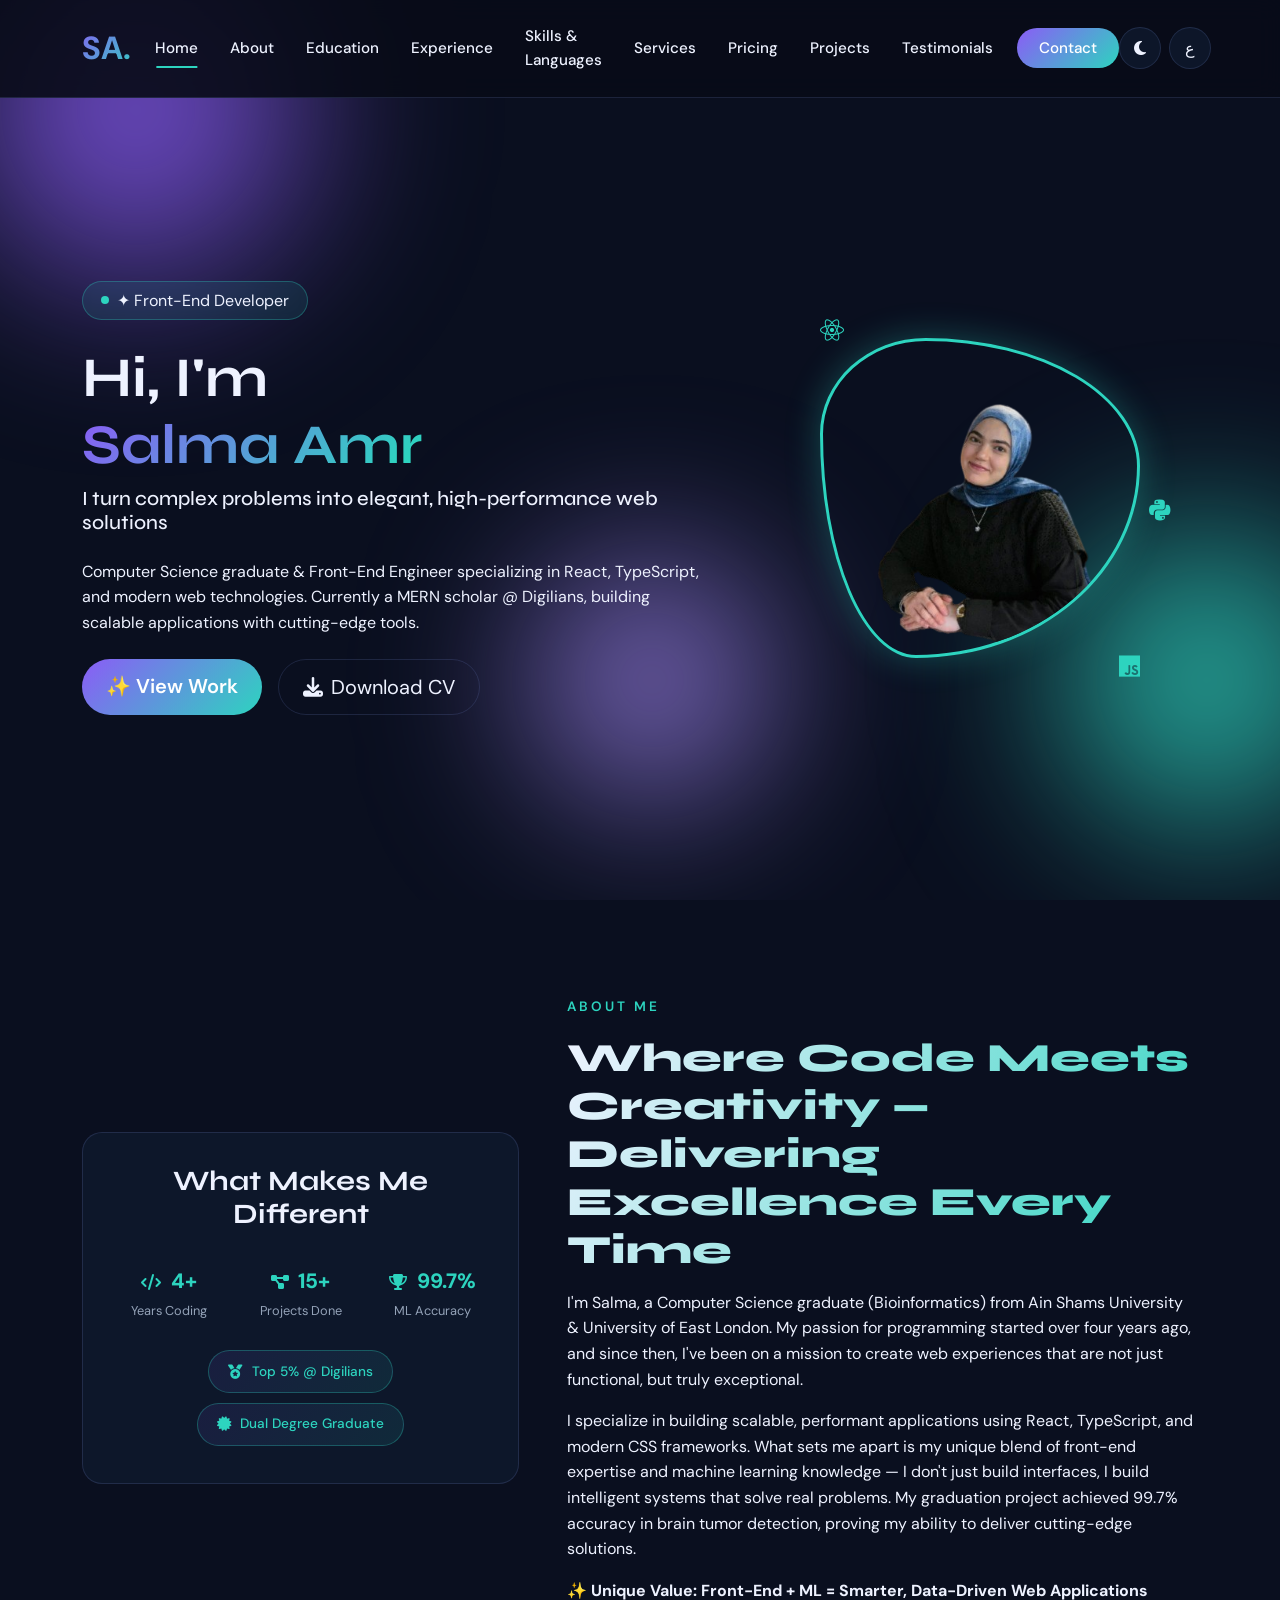
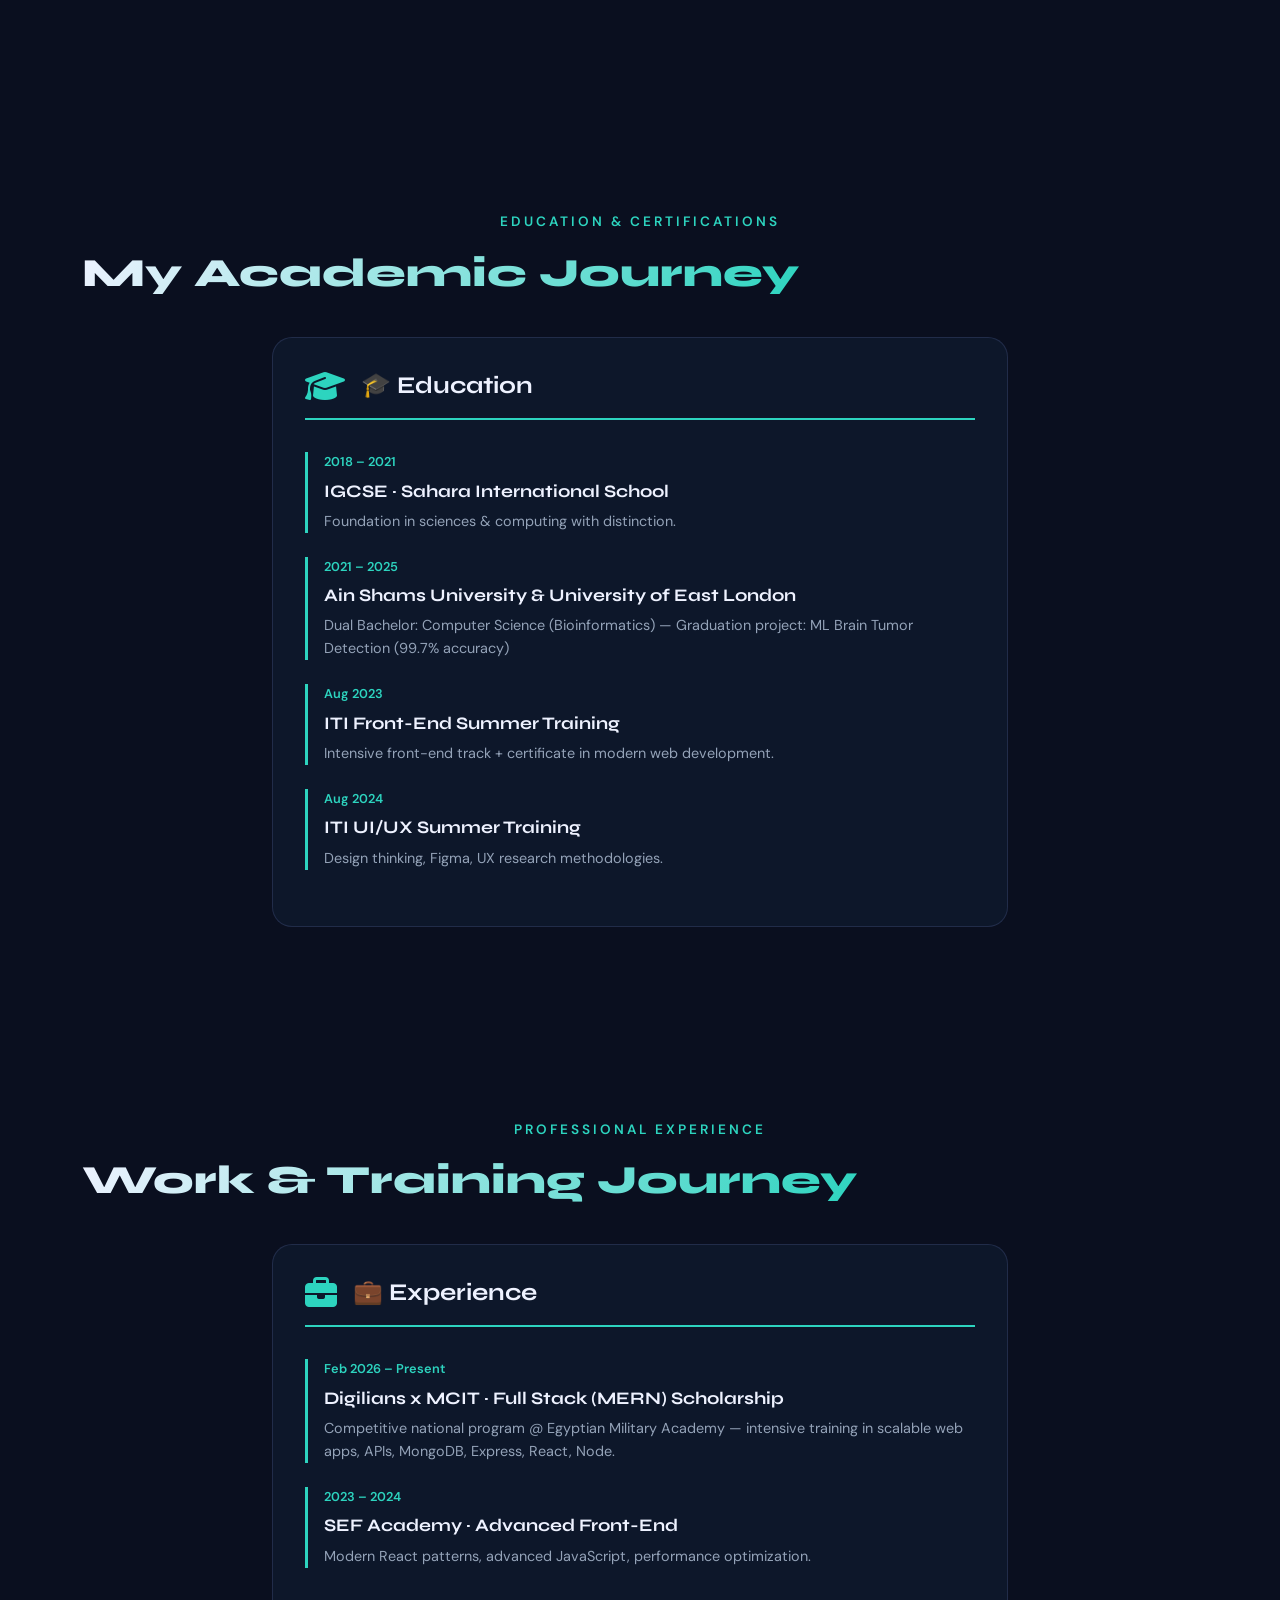
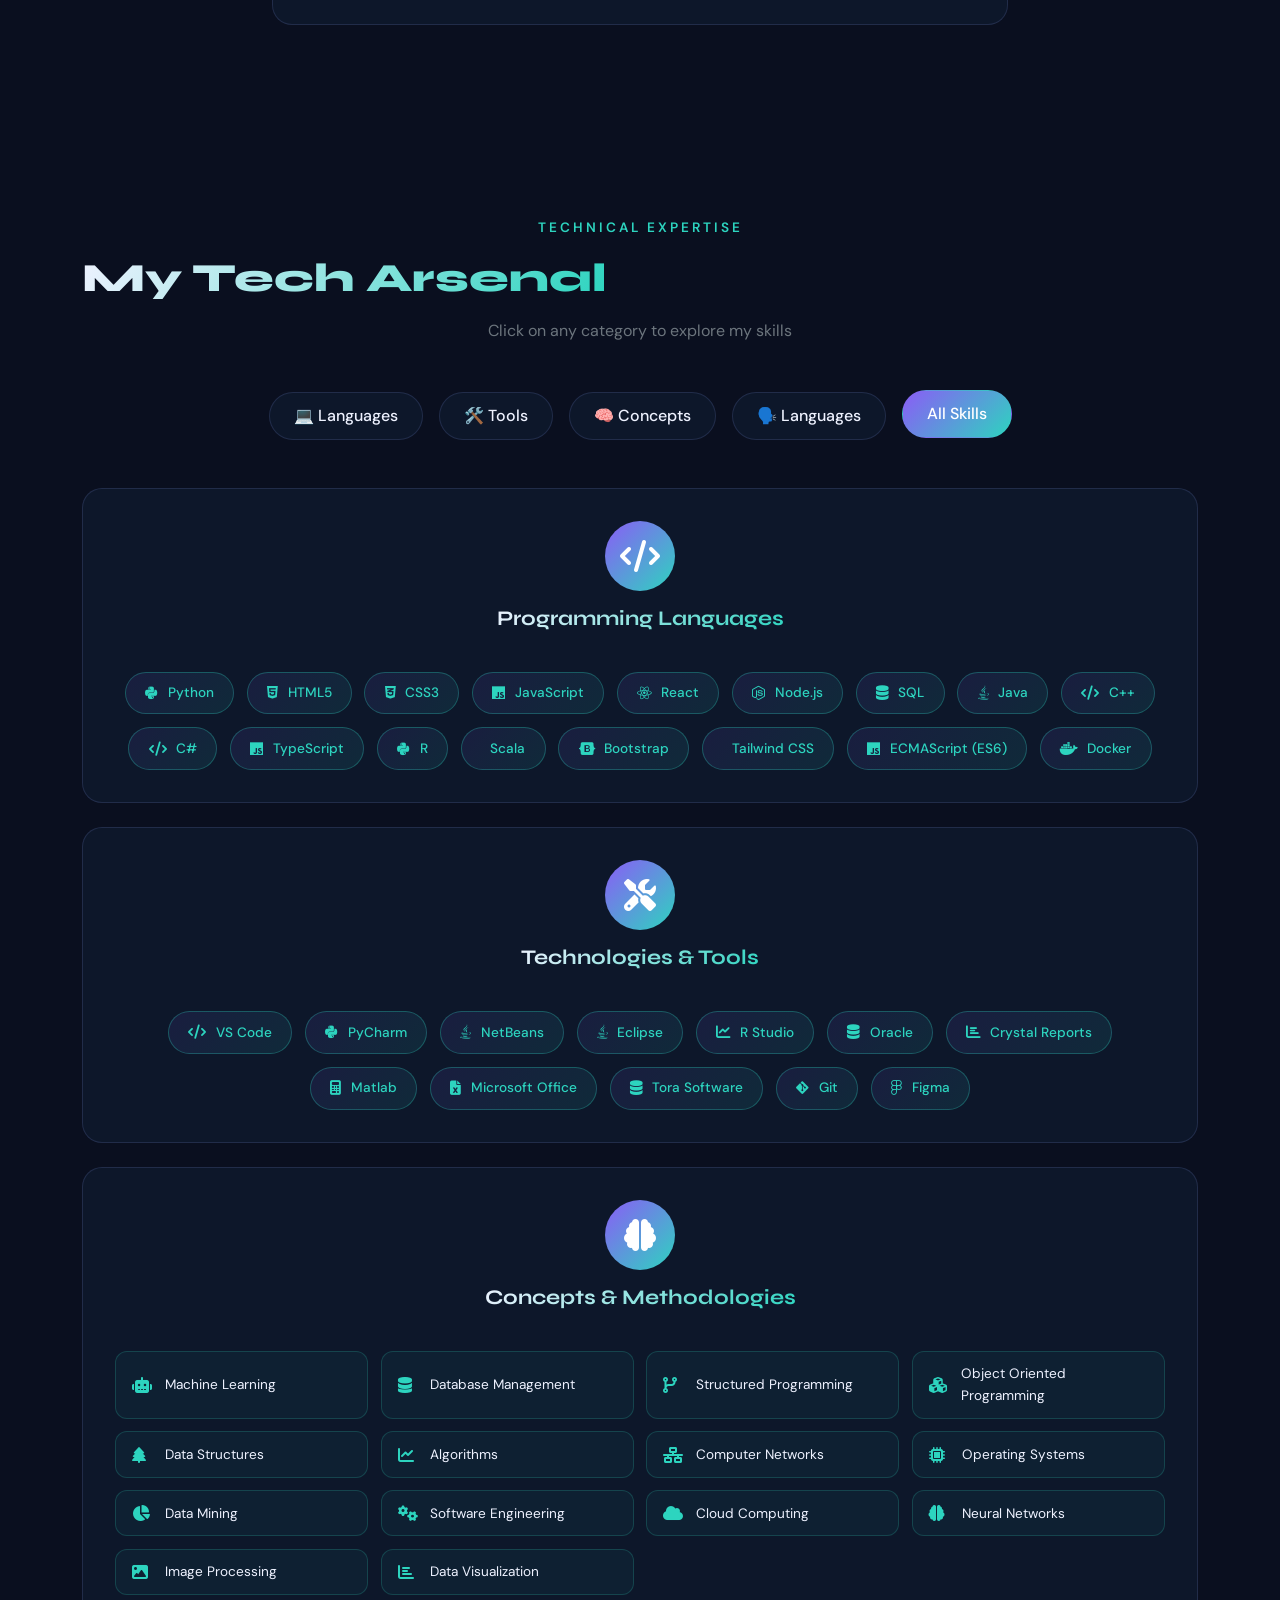
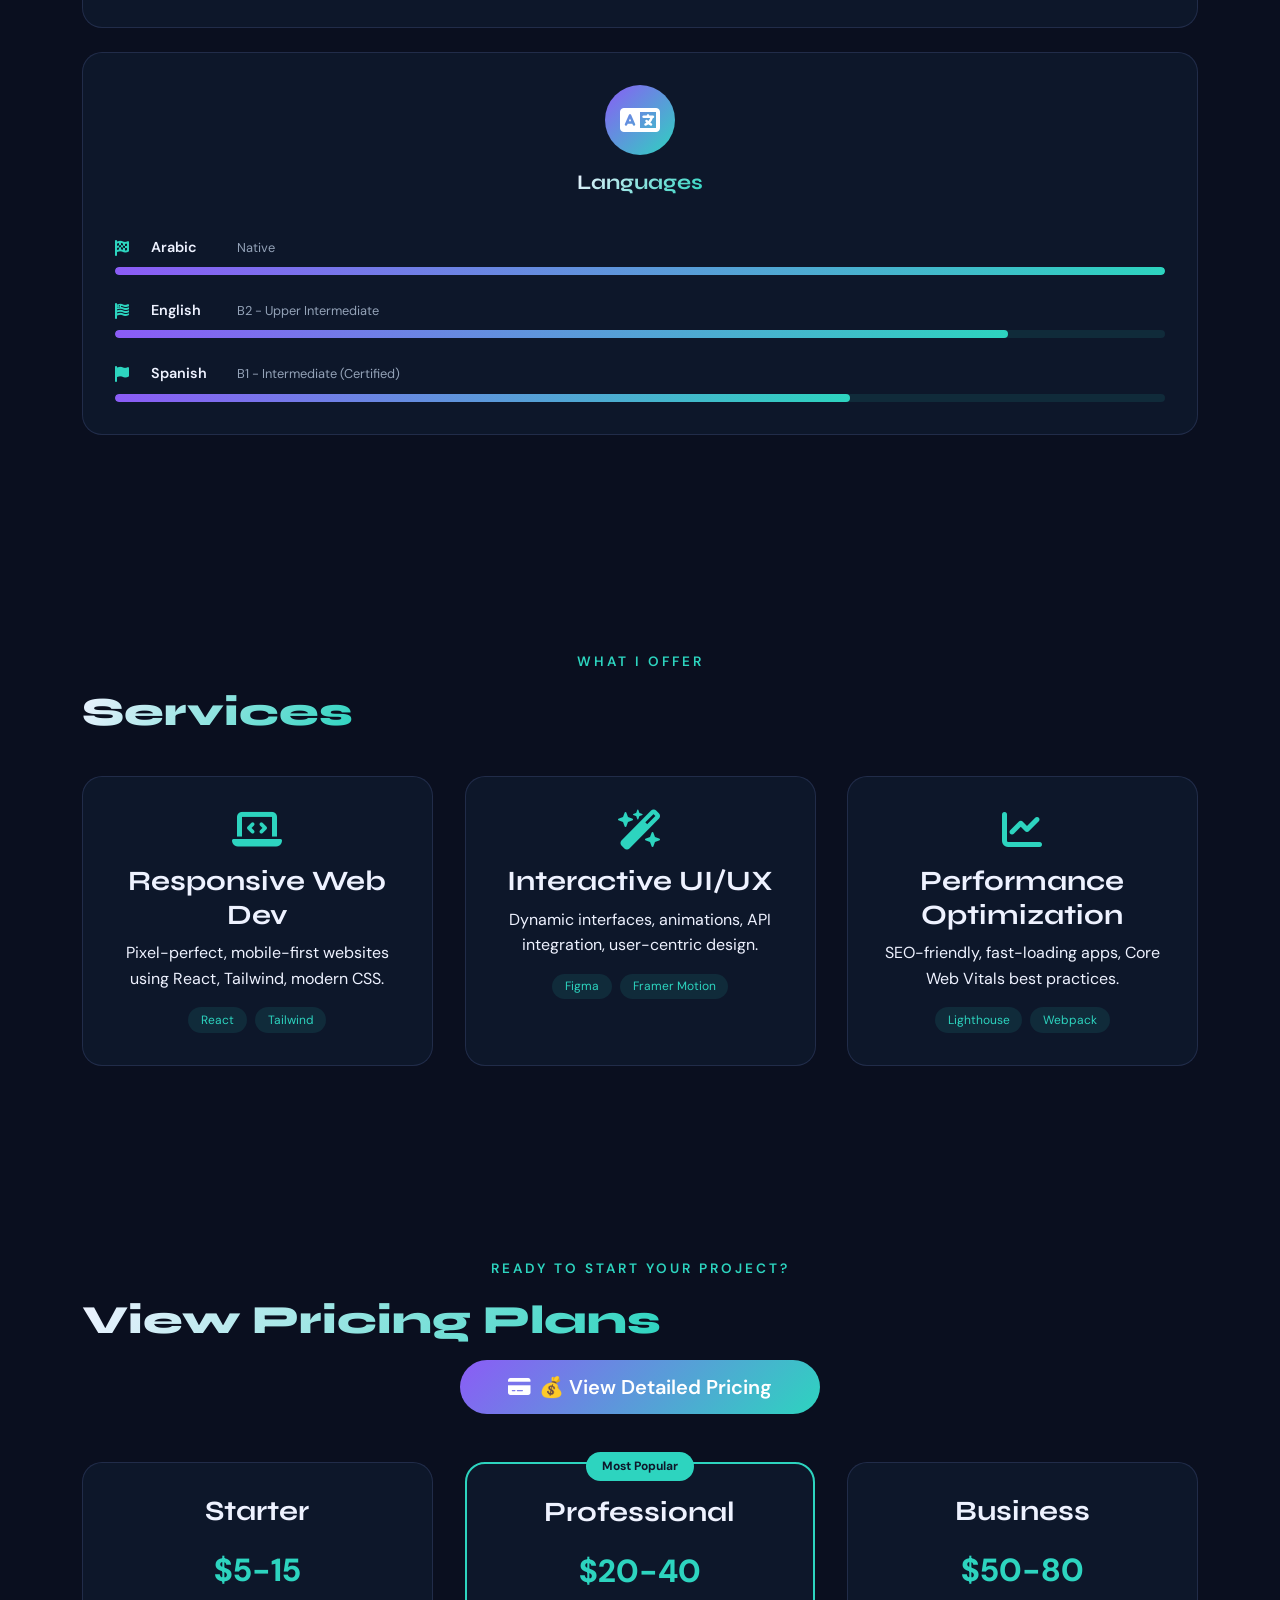
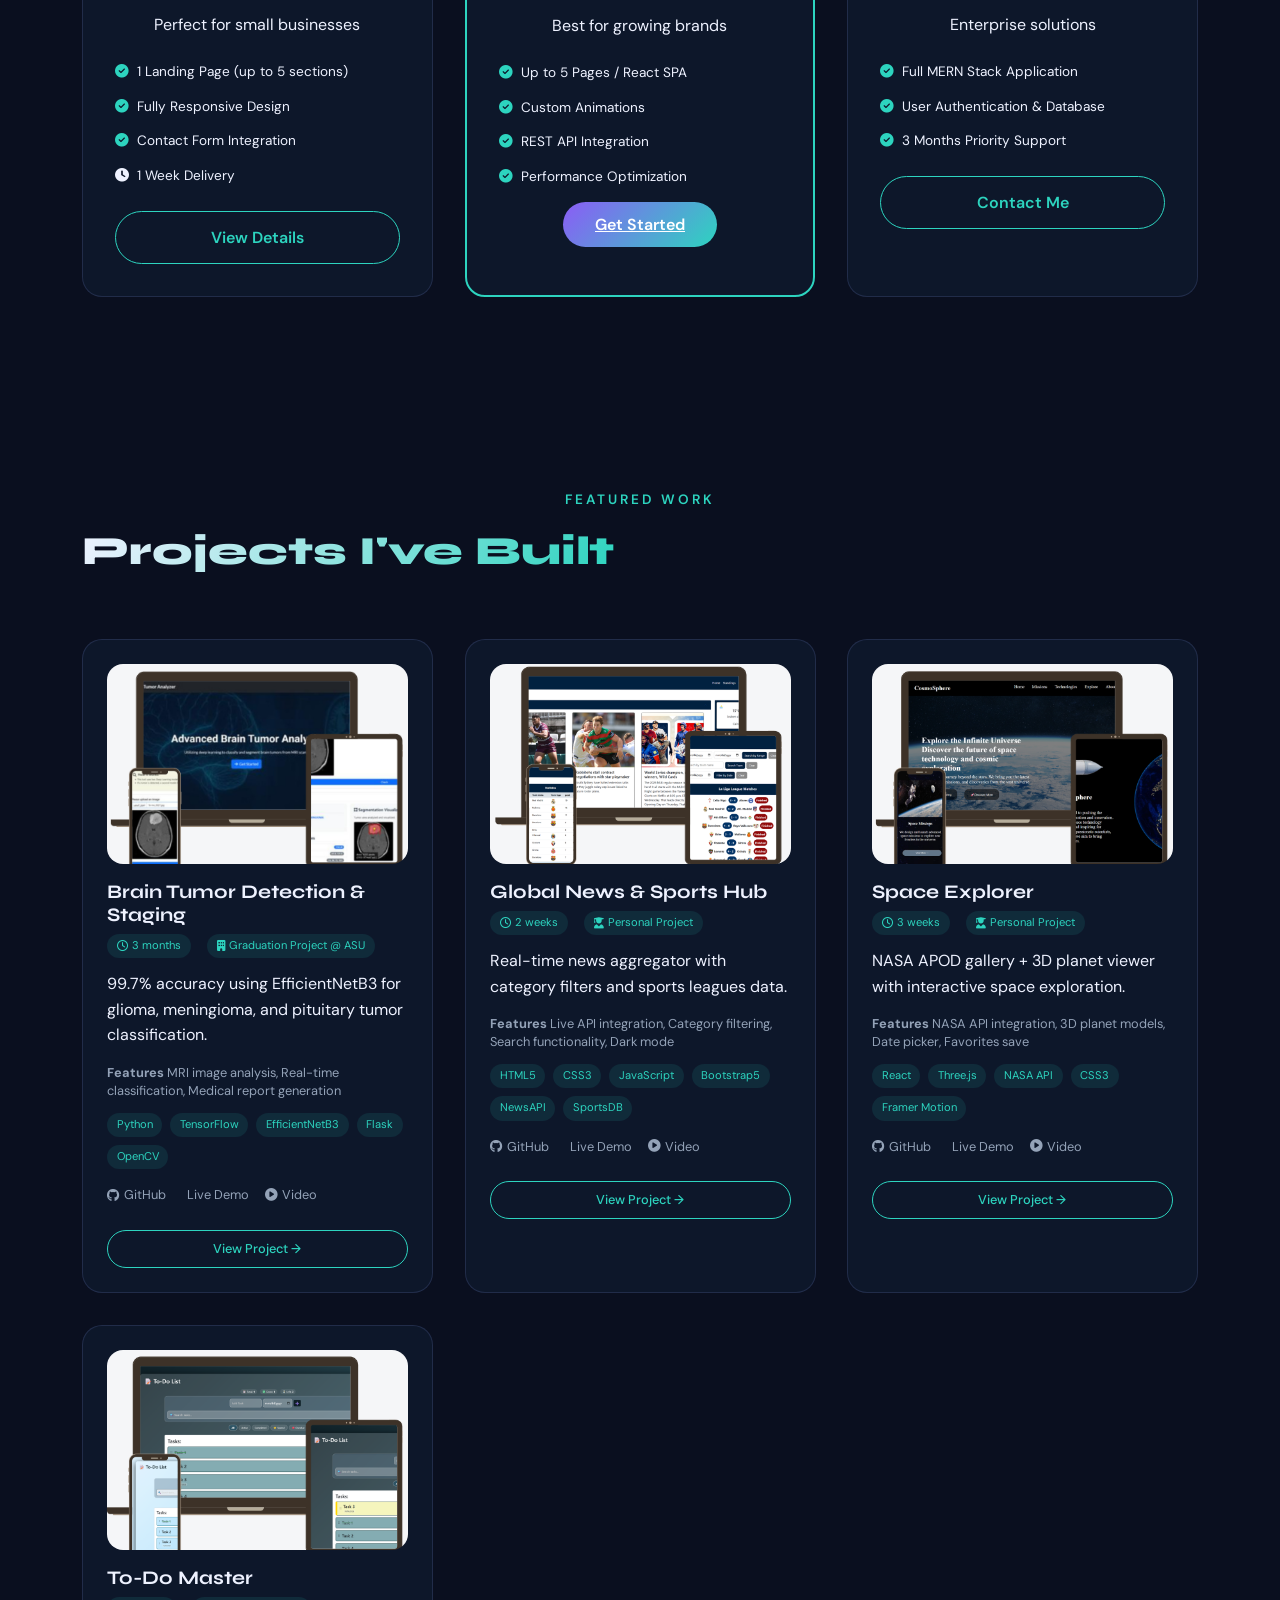
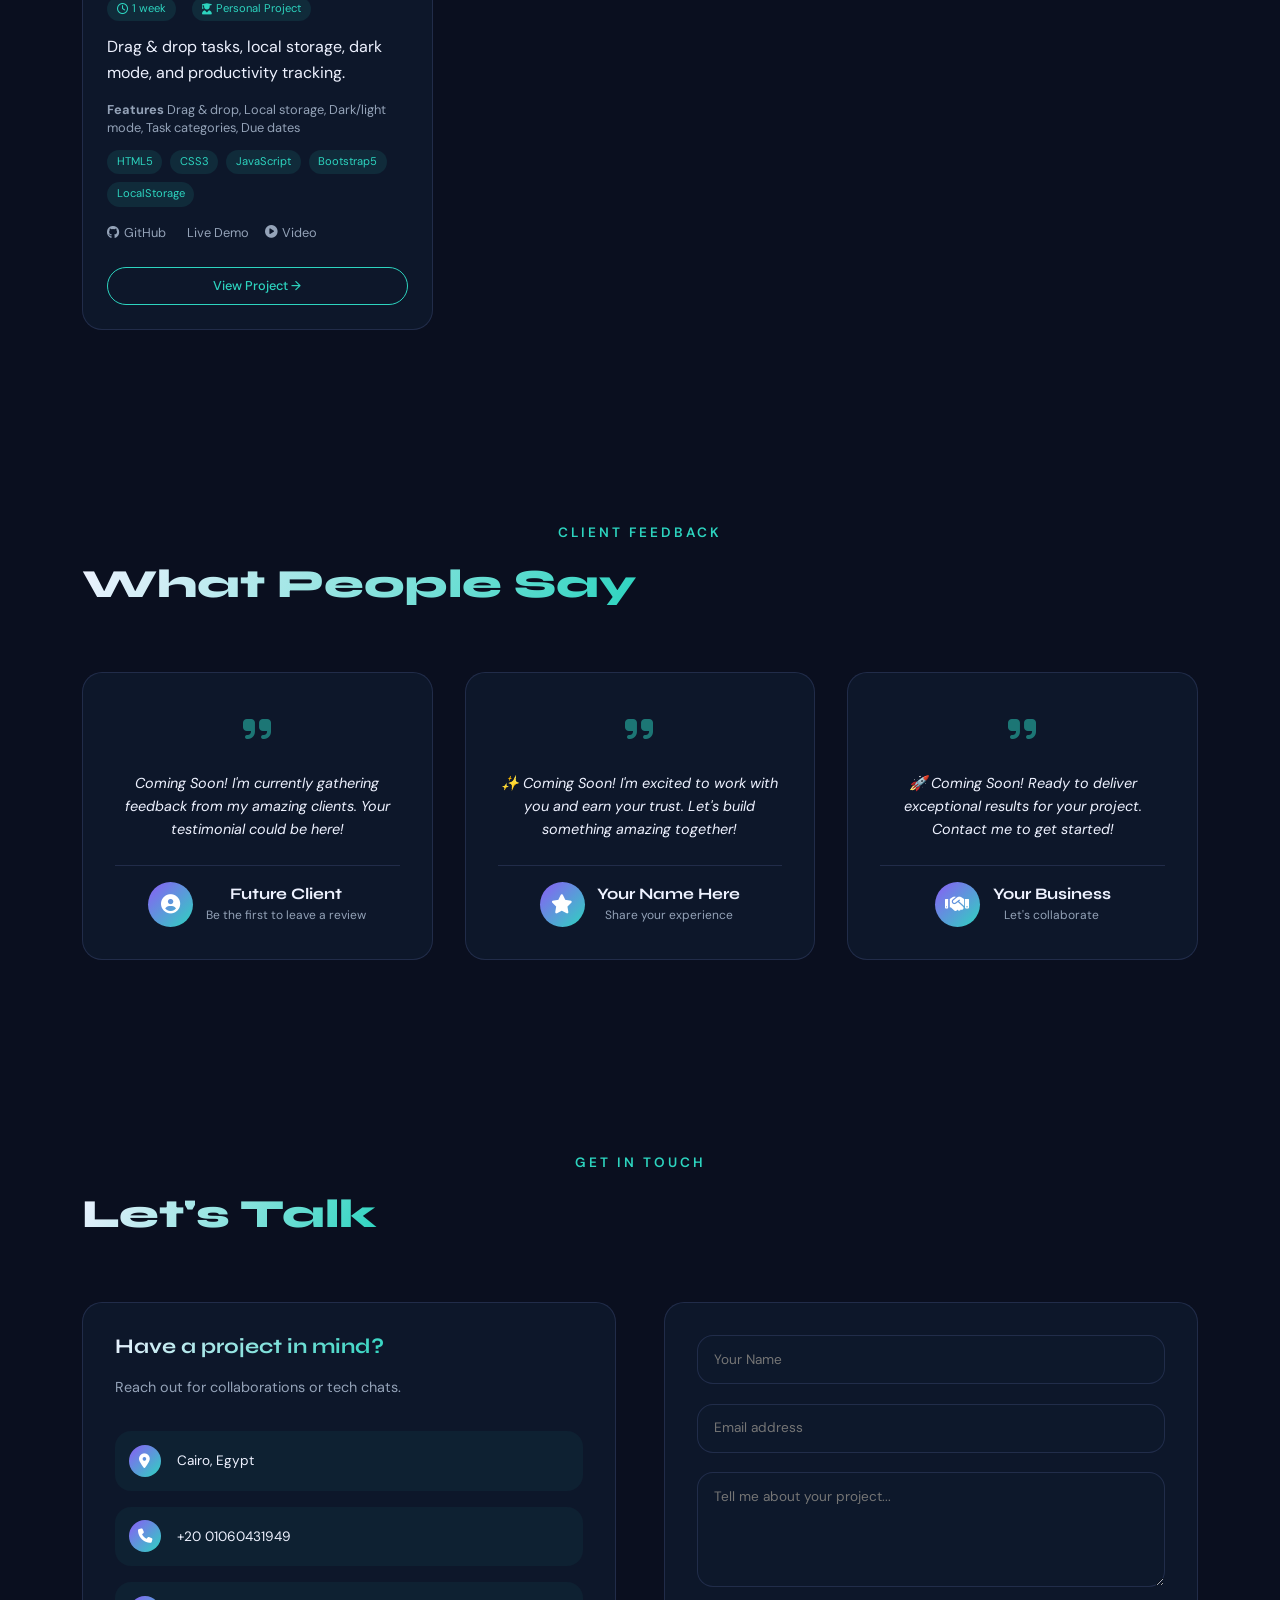
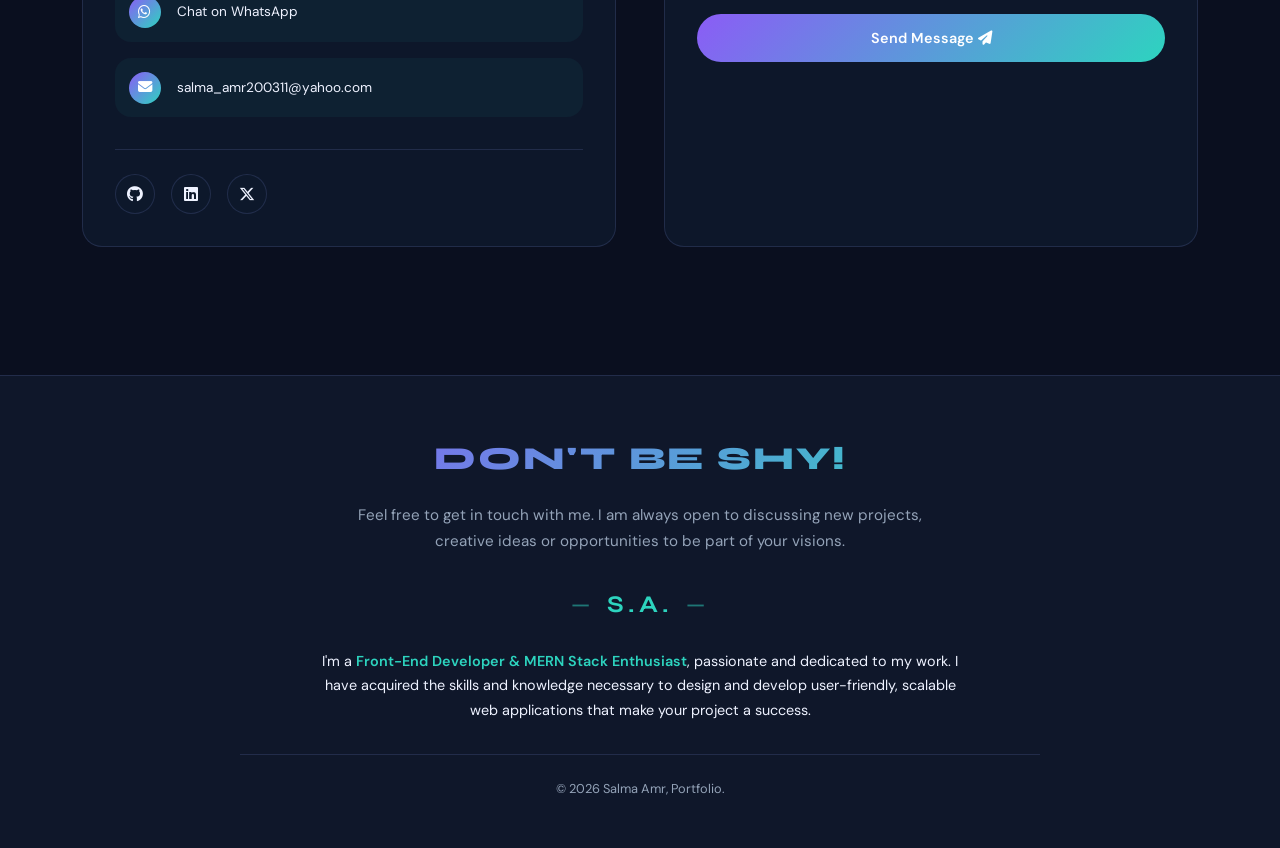
==== commit 32382746: "update" ====
--- a/index.html
+++ b/index.html
@@ -365,7 +365,7 @@
       </div>
     </section>
 
-    <!-- PROJECTS SECTION - RESTRUCTURED -->
+    <!-- PROJECTS SECTION -->
     <section id="projects" class="section-spacing">
       <div class="container">
         <div class="section-label text-center" data-i18n="projects-label">Featured Work</div>
@@ -541,45 +541,30 @@
     </section>
   </main>
 
-  <!-- SIMPLIFIED FOOTER - Inspired by Ahmed Adel & Esraa Kaf screenshots -->
+  <!-- ESRA KAF STYLE FOOTER - Clean, minimal, inspirational -->
   <footer class="portfolio-footer">
     <div class="container">
-      <div class="footer-content">
-        <div class="footer-brand">
-          <a class="navbar-brand fw-bold fs-2" href="#home">SA<span class="text-accent">.</span></a>
-          <p class="footer-tagline" data-i18n="footer-text">Built with passion for web development ❤️</p>
-        </div>
+      <div class="footer-esraa-style">
+        <h2 class="footer-shy-title" data-i18n="footer-shy-title">DON'T BE SHY!</h2>
+        <p class="footer-message" data-i18n="footer-message">
+          Feel free to get in touch with me. I am always open to discussing new projects, 
+          creative ideas or opportunities to be part of your visions.
+        </p>
         
-        <div class="footer-info">
-          <div class="footer-contact">
-            <div class="footer-contact-item">
-              <i class="fas fa-map-marker-alt"></i>
-              <span data-i18n="contact-location">Cairo, Egypt</span>
-            </div>
-            <div class="footer-contact-item">
-              <i class="fas fa-globe"></i>
-              <span data-i18n="contact-available">Available for remote work worldwide</span>
-            </div>
-            <div class="footer-contact-item">
-              <i class="fas fa-envelope"></i>
-              <a href="mailto:salma_amr200311@yahoo.com">salma_amr200311@yahoo.com</a>
-            </div>
-            <div class="footer-contact-item">
-              <i class="fas fa-phone"></i>
-              <a href="tel:+201060431949">+20 010 6043 1949</a>
-            </div>
-          </div>
-          
-          <div class="footer-social">
-            <a href="https://github.com/salmaamrgit" target="_blank" aria-label="GitHub"><i class="fab fa-github"></i></a>
-            <a href="https://www.linkedin.com/in/salma--amr/" target="_blank" aria-label="LinkedIn"><i class="fab fa-linkedin-in"></i></a>
-            <a href="https://x.com/" target="_blank" aria-label="Twitter"><i class="fab fa-x-twitter"></i></a>
-          </div>
+        <div class="footer-signature">
+          <span class="footer-name" data-i18n="footer-name">S.A.</span>
         </div>
         
-        <div class="footer-copyright">
-          <p>© <span id="year"></span> Salma Amr. <span data-i18n="footer-text">Built with passion for web development</span> <i class="fas fa-heart"></i></p>
-          <p class="footer-response" data-i18n="footer-response">✨ Usually responds within 24 hours</p>
+        <div class="footer-role">
+          <p data-i18n="footer-role">
+            I'm a <strong>Front-End Developer & MERN Stack Enthusiast</strong>, passionate and dedicated to my work. 
+            I have acquired the skills and knowledge necessary to design and develop user-friendly, 
+            scalable web applications that make your project a success.
+          </p>
+        </div>
+        
+        <div class="footer-copyright-simple">
+          <p>© <span id="year"></span> Salma Amr, Portfolio.</p>
         </div>
       </div>
     </div>
--- a/style.css
+++ b/style.css
@@ -1,3 +1,4 @@
+
 /* =========================
    Base Theme Variables
 ========================= */
@@ -1268,161 +1269,146 @@
 /* =========================
    NEW ENHANCED FOOTER STYLES
 ========================= */
-/* =========================
-   ENHANCED FOOTER STYLES - Inspired by Ahmed Adel & Esraa Kaf
+
+/* =========================
+   ESRA KAF STYLE FOOTER - Clean & Inspirational
    Replace your existing footer styles with this
 ========================= */
 .portfolio-footer {
     background: var(--bg-secondary);
-    padding: 3rem 0 2rem;
+    padding: 4rem 0 3rem;
     border-top: 1px solid var(--surface-border);
     margin-top: 2rem;
 }
 
-.footer-content {
-    display: flex;
-    flex-direction: column;
-    gap: 2rem;
-}
-
-.footer-brand {
+.footer-esraa-style {
+    max-width: 800px;
+    margin: 0 auto;
     text-align: center;
 }
 
-.footer-brand .navbar-brand {
+.footer-shy-title {
     font-size: 2rem;
+    font-weight: 800;
+    letter-spacing: 2px;
+    margin-bottom: 1.5rem;
+    background: linear-gradient(135deg, var(--accent), var(--accent-2));
+    -webkit-background-clip: text;
+    background-clip: text;
+    color: transparent;
+    font-family: "Syne", sans-serif;
+}
+
+.footer-message {
+    color: var(--text-secondary);
+    font-size: 0.95rem;
+    line-height: 1.7;
+    margin-bottom: 2rem;
+    max-width: 600px;
+    margin-left: auto;
+    margin-right: auto;
+}
+
+.footer-signature {
+    margin: 2rem 0 1.5rem;
+}
+
+.footer-name {
+    font-size: 1.5rem;
+    font-weight: 700;
+    letter-spacing: 4px;
+    color: var(--accent-2);
+    font-family: "Syne", sans-serif;
+    position: relative;
     display: inline-block;
 }
 
-.footer-tagline {
-    color: var(--text-secondary);
-    font-size: 0.85rem;
-    margin-top: 0.5rem;
-}
-
-.footer-info {
-    display: flex;
-    flex-wrap: wrap;
-    justify-content: space-between;
-    align-items: center;
-    gap: 1.5rem;
-    padding: 1rem 0;
+.footer-name::before,
+.footer-name::after {
+    content: "—";
+    color: var(--accent-2);
+    opacity: 0.5;
+    margin: 0 0.8rem;
+    font-weight: 300;
+}
+
+.footer-role {
+    margin: 1.5rem 0 2rem;
+}
+
+.footer-role p {
+    color: var(--text-primary);
+    font-size: 0.9rem;
+    line-height: 1.7;
+    max-width: 650px;
+    margin-left: auto;
+    margin-right: auto;
+}
+
+.footer-role strong {
+    color: var(--accent-2);
+    font-weight: 600;
+}
+
+.footer-copyright-simple {
+    margin-top: 2rem;
+    padding-top: 1.5rem;
     border-top: 1px solid var(--surface-border);
-    border-bottom: 1px solid var(--surface-border);
-}
-
-.footer-contact {
-    display: flex;
-    flex-wrap: wrap;
-    gap: 1.5rem;
-}
-
-.footer-contact-item {
-    display: flex;
-    align-items: center;
-    gap: 0.5rem;
-    font-size: 0.85rem;
-    color: var(--text-secondary);
-}
-
-.footer-contact-item i {
-    color: var(--accent-2);
-    font-size: 0.9rem;
-    width: 20px;
-}
-
-.footer-contact-item a {
-    color: var(--text-secondary);
-    text-decoration: none;
-    transition: var(--transition);
-}
-
-.footer-contact-item a:hover {
-    color: var(--accent-2);
-}
-
-.footer-social {
-    display: flex;
-    gap: 1rem;
-}
-
-.footer-social a {
-    width: 38px;
-    height: 38px;
-    background: var(--surface-card);
-    border: 1px solid var(--surface-border);
-    border-radius: 50%;
-    display: flex;
-    align-items: center;
-    justify-content: center;
-    color: var(--text-primary);
-    transition: var(--transition);
-    text-decoration: none;
-}
-
-.footer-social a:hover {
-    background: linear-gradient(135deg, var(--accent), var(--accent-2));
-    color: white;
-    transform: translateY(-3px);
-    border-color: transparent;
-    box-shadow: 0 5px 15px rgba(139, 92, 246, 0.3);
-}
-
-.footer-copyright {
-    text-align: center;
-}
-
-.footer-copyright p {
+}
+
+.footer-copyright-simple p {
     color: var(--text-secondary);
     font-size: 0.8rem;
-    margin: 0.3rem 0;
-}
-
-.footer-copyright i.fa-heart {
-    color: var(--accent-2);
-    animation: heartbeat 1.5s ease infinite;
-}
-
-.footer-response {
-    font-size: 0.75rem;
-    color: var(--accent-2);
-    margin-top: 0.5rem;
-}
-
-@keyframes heartbeat {
-    0%, 100% { transform: scale(1); }
-    50% { transform: scale(1.2); }
+    margin: 0;
 }
 
 /* Responsive Footer */
 @media (max-width: 768px) {
-    .footer-info {
-        flex-direction: column;
-        text-align: center;
-    }
-    
-    .footer-contact {
-        justify-content: center;
-    }
-    
-    .footer-contact-item {
-        justify-content: center;
+    .portfolio-footer {
+        padding: 3rem 0 2rem;
+    }
+    
+    .footer-shy-title {
+        font-size: 1.5rem;
+        letter-spacing: 1px;
+    }
+    
+    .footer-message {
+        font-size: 0.85rem;
+        padding: 0 1rem;
+    }
+    
+    .footer-name {
+        font-size: 1.2rem;
+        letter-spacing: 2px;
+    }
+    
+    .footer-name::before,
+    .footer-name::after {
+        margin: 0 0.4rem;
+    }
+    
+    .footer-role p {
+        font-size: 0.85rem;
+        padding: 0 1rem;
     }
 }
 
 @media (max-width: 576px) {
-    .footer-contact {
-        flex-direction: column;
-        gap: 0.8rem;
-        align-items: center;
-    }
-    
-    .footer-contact-item {
-        width: 100%;
-        justify-content: center;
-    }
-}
-
+    .footer-shy-title {
+        font-size: 1.2rem;
+    }
+    
+    .footer-name {
+        font-size: 1rem;
+        letter-spacing: 1px;
+    }
+    
+    .footer-name::before,
+    .footer-name::after {
+        display: none;
+    }
+}
 /* =========================
    Animations
 ========================= */
@@ -1612,4 +1598,4 @@
 
 .contact-nav-btn::after {
     display: none;
-}+}
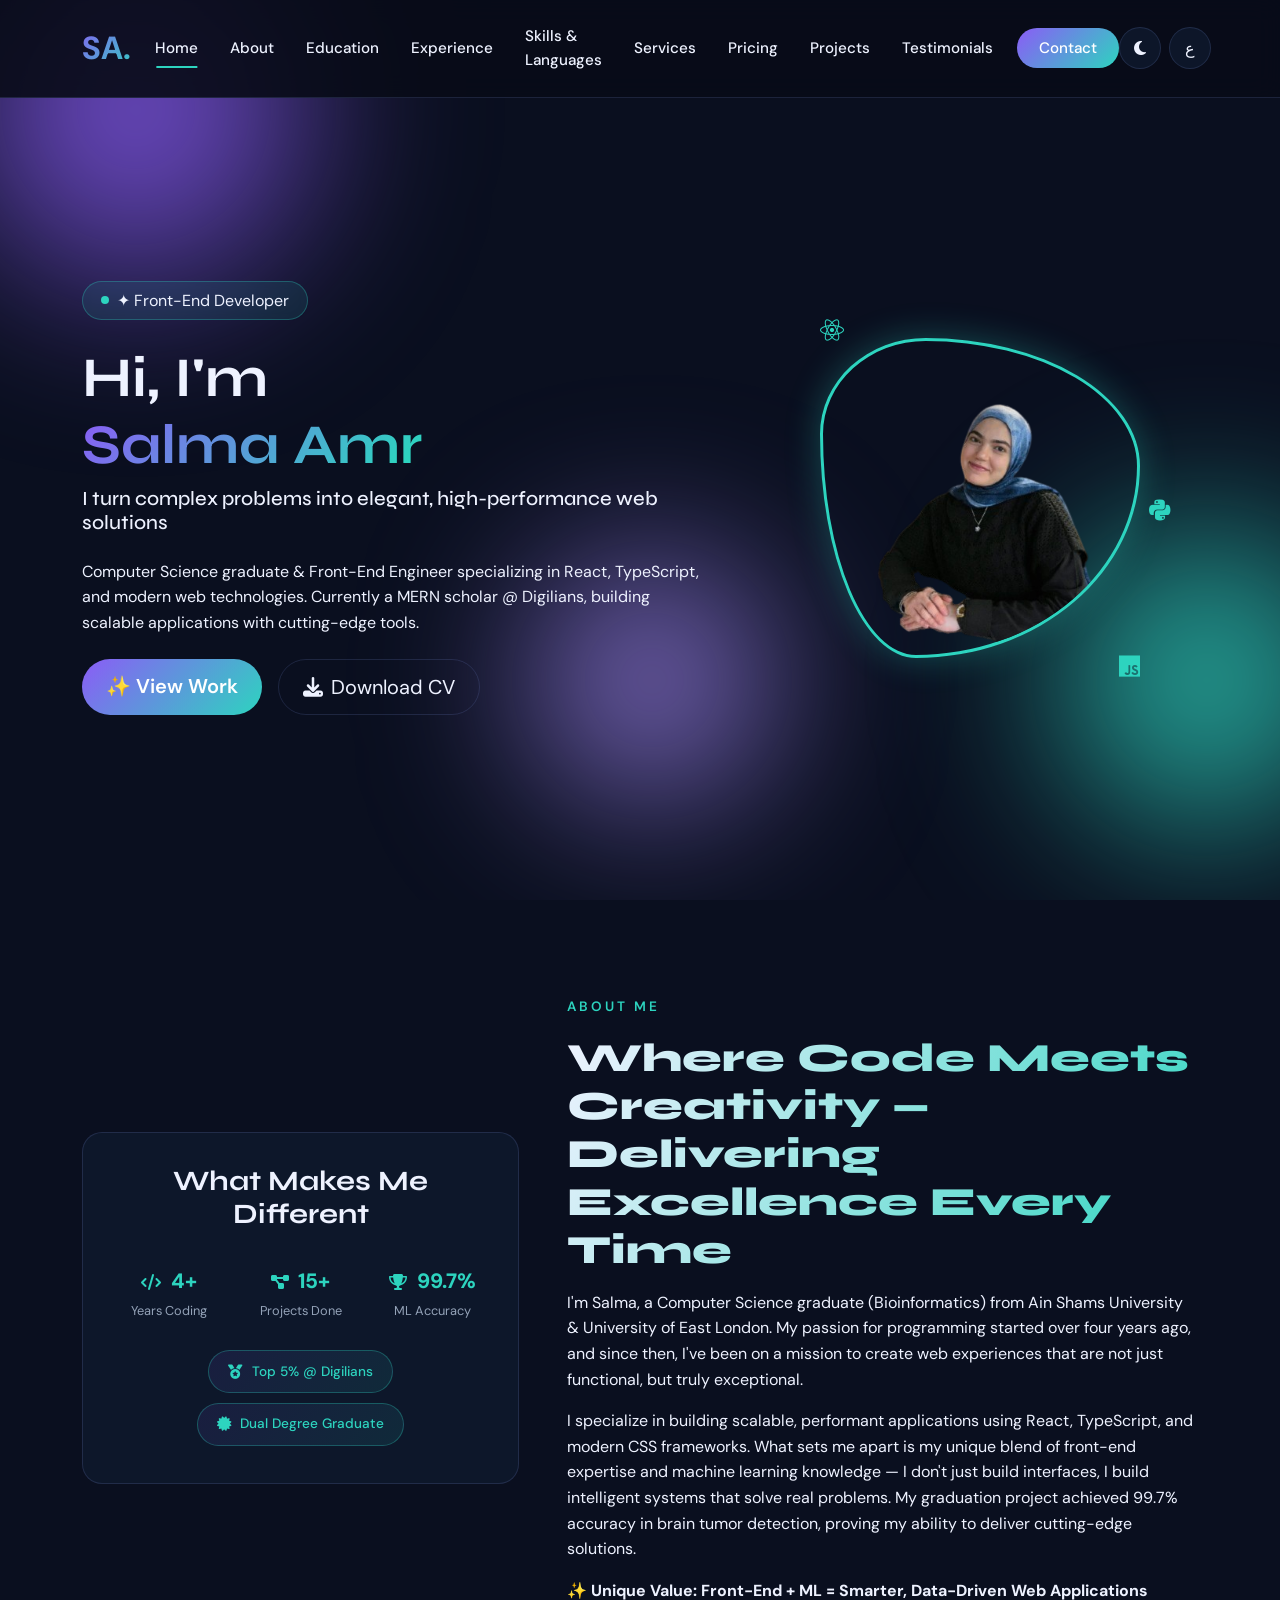
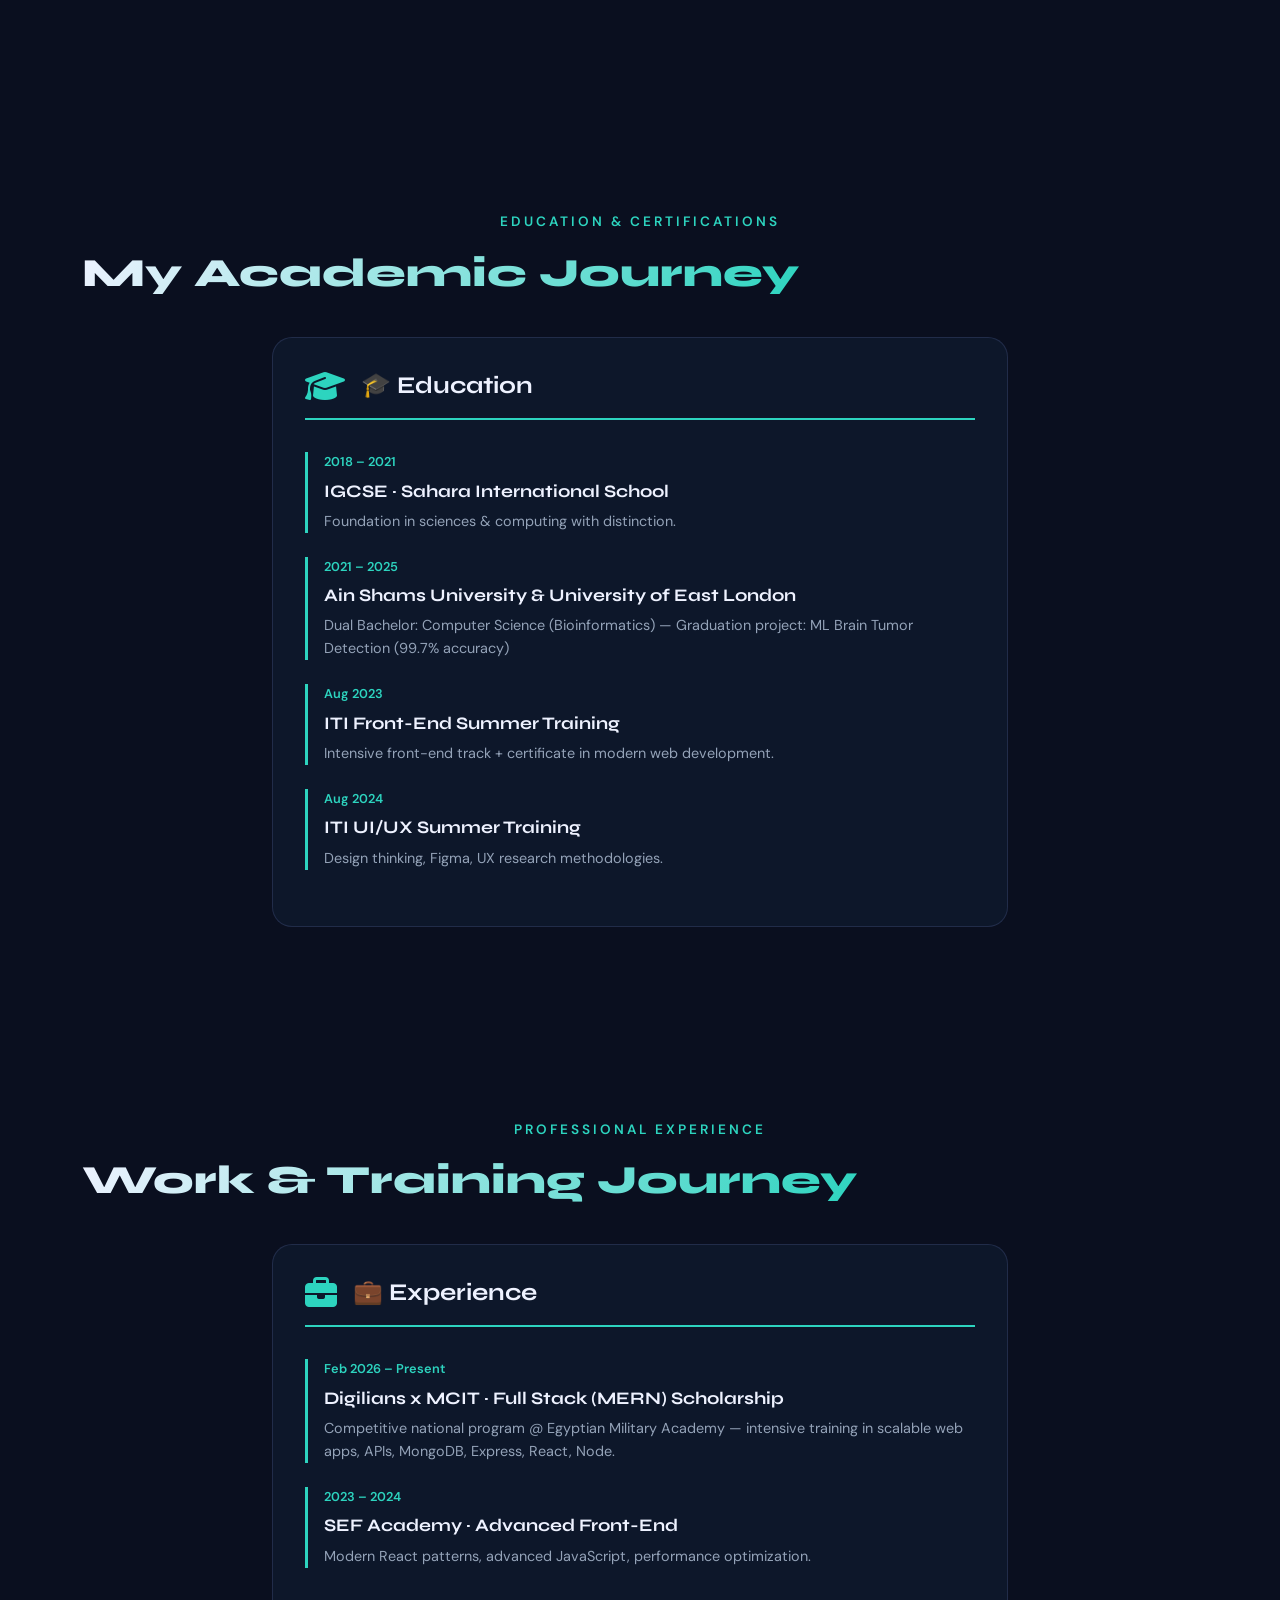
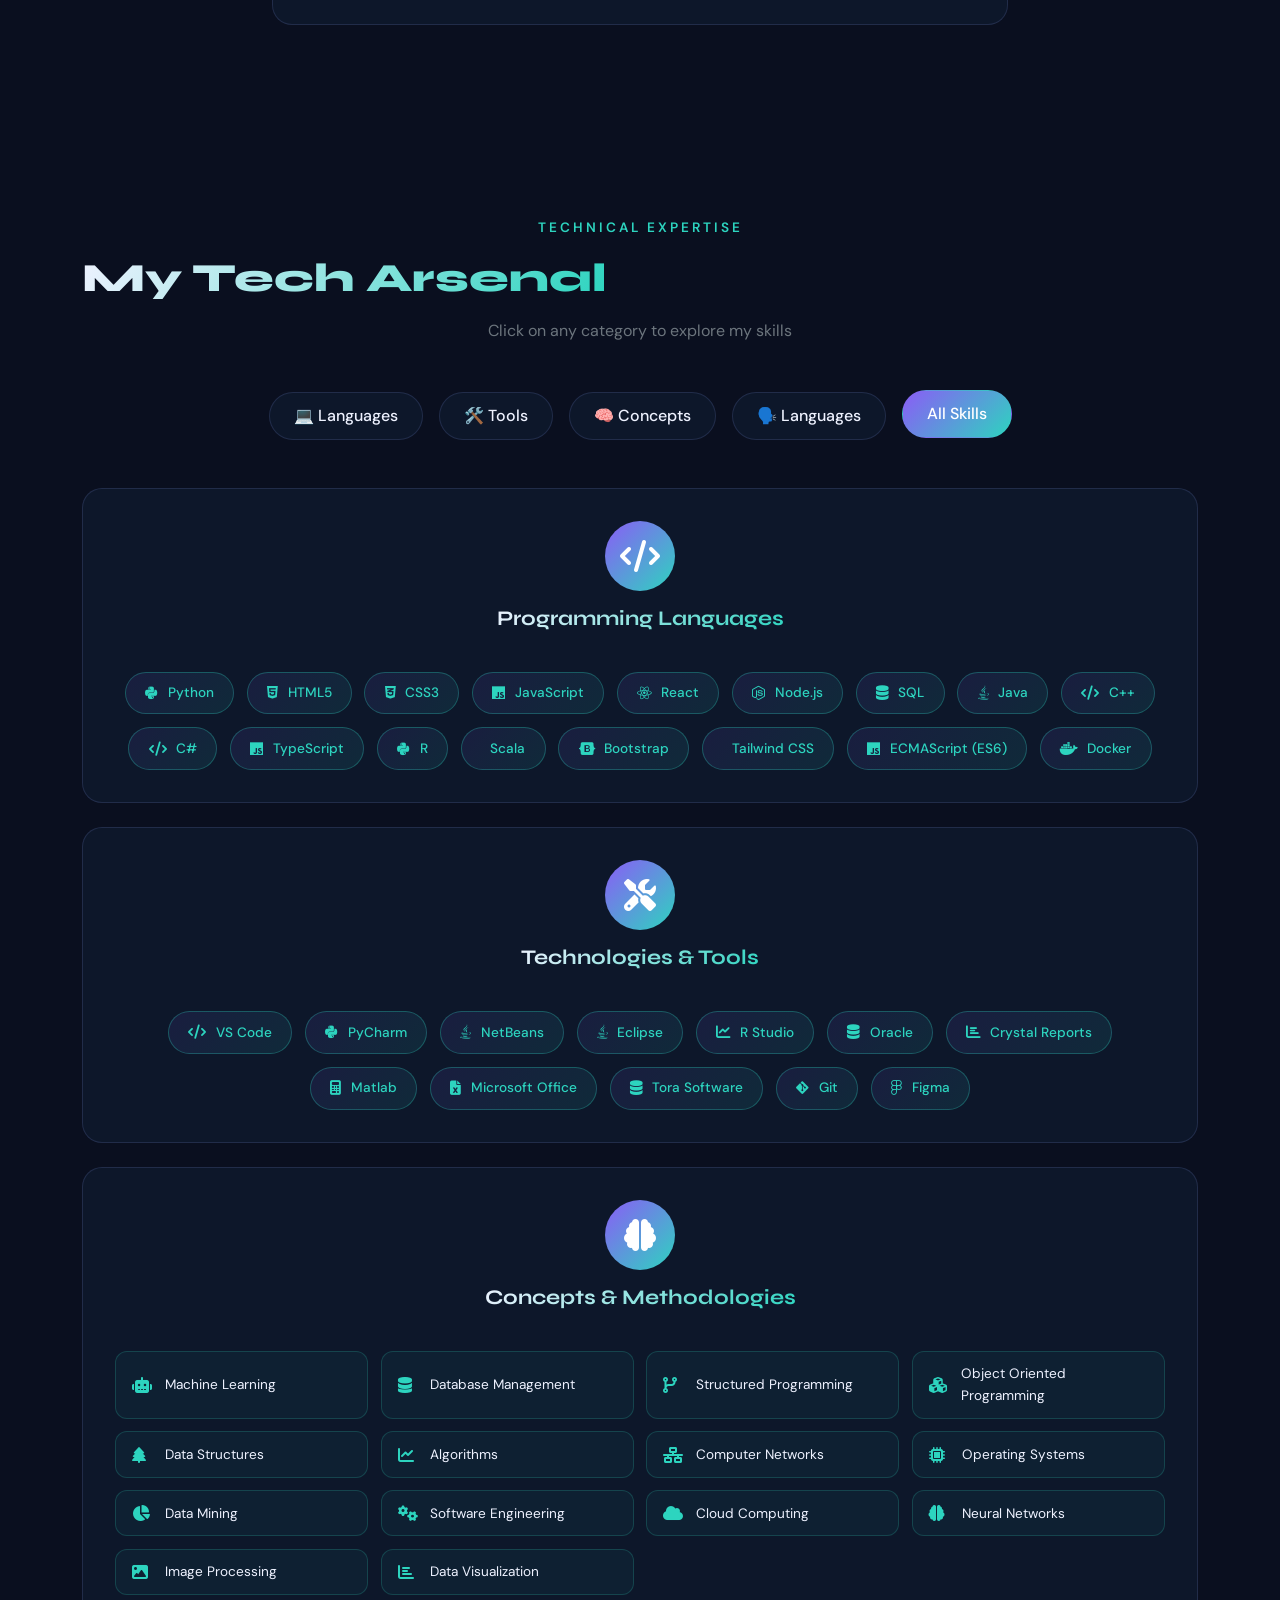
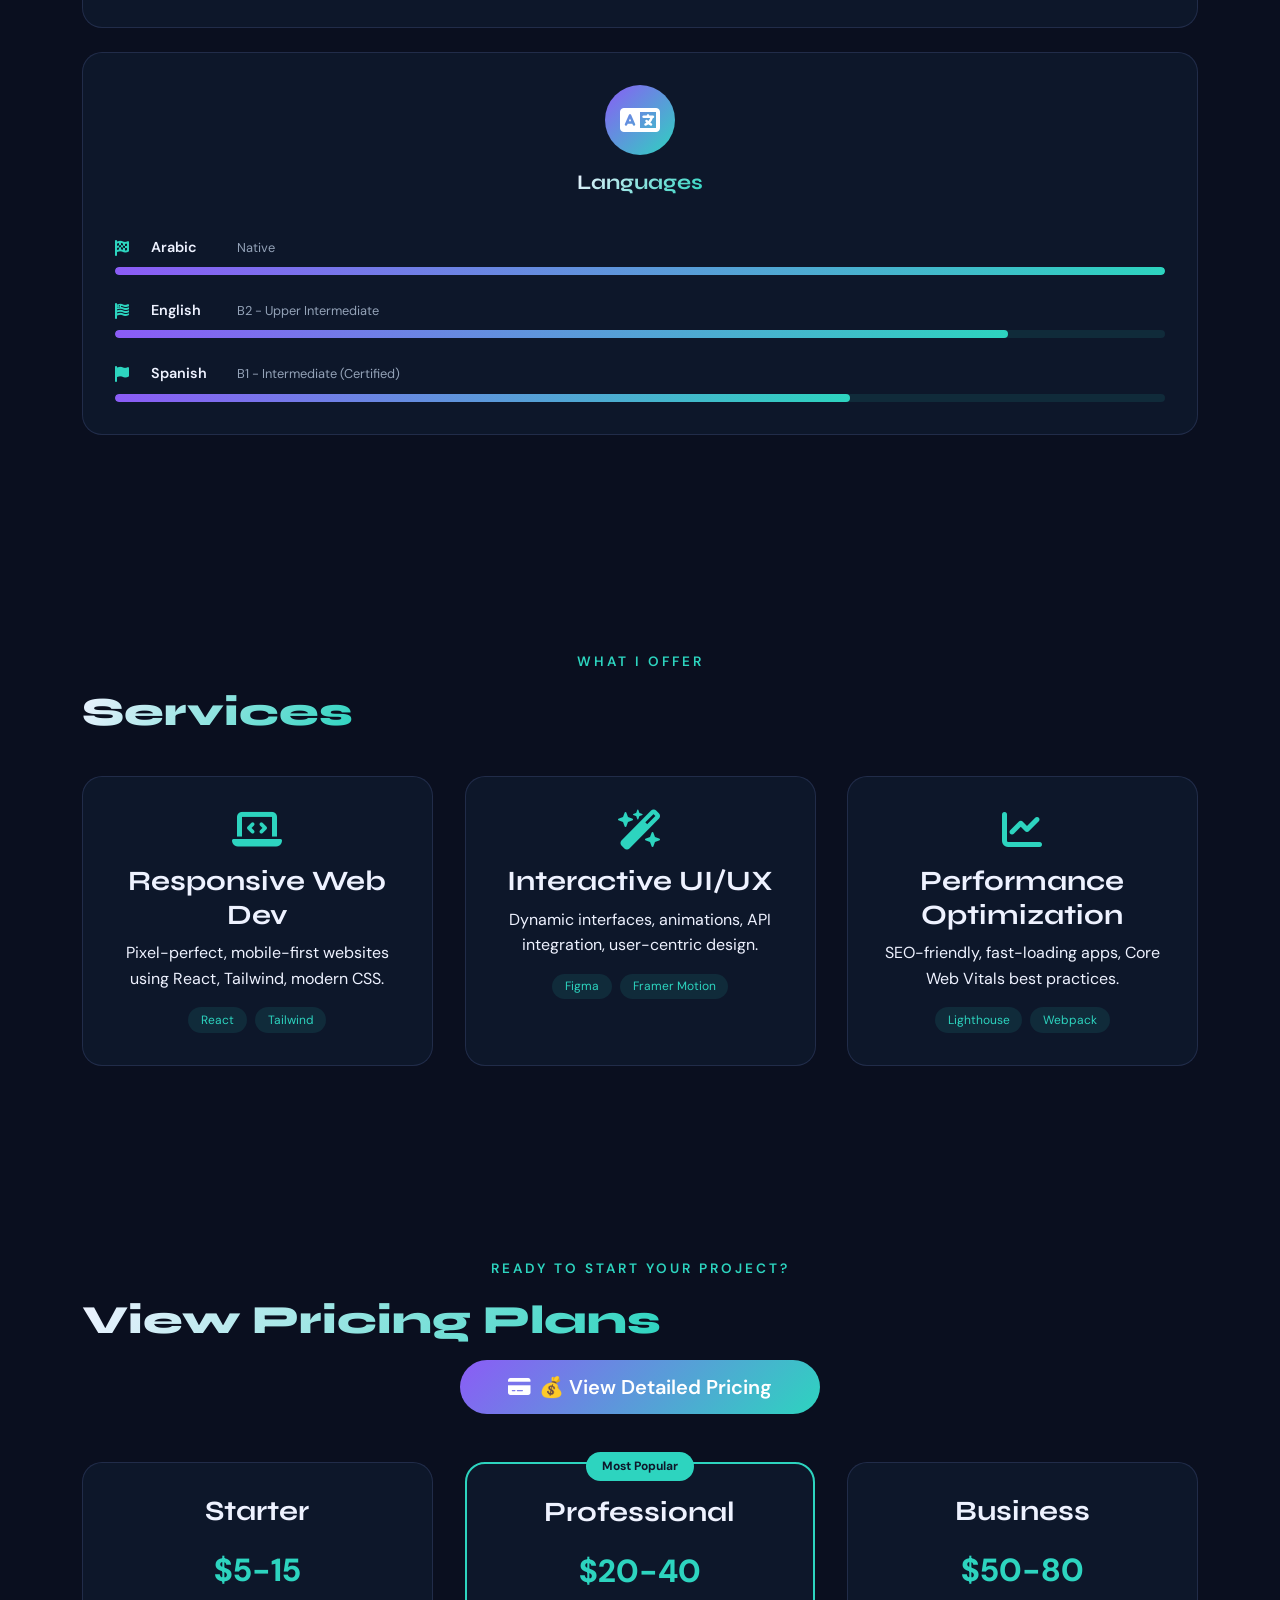
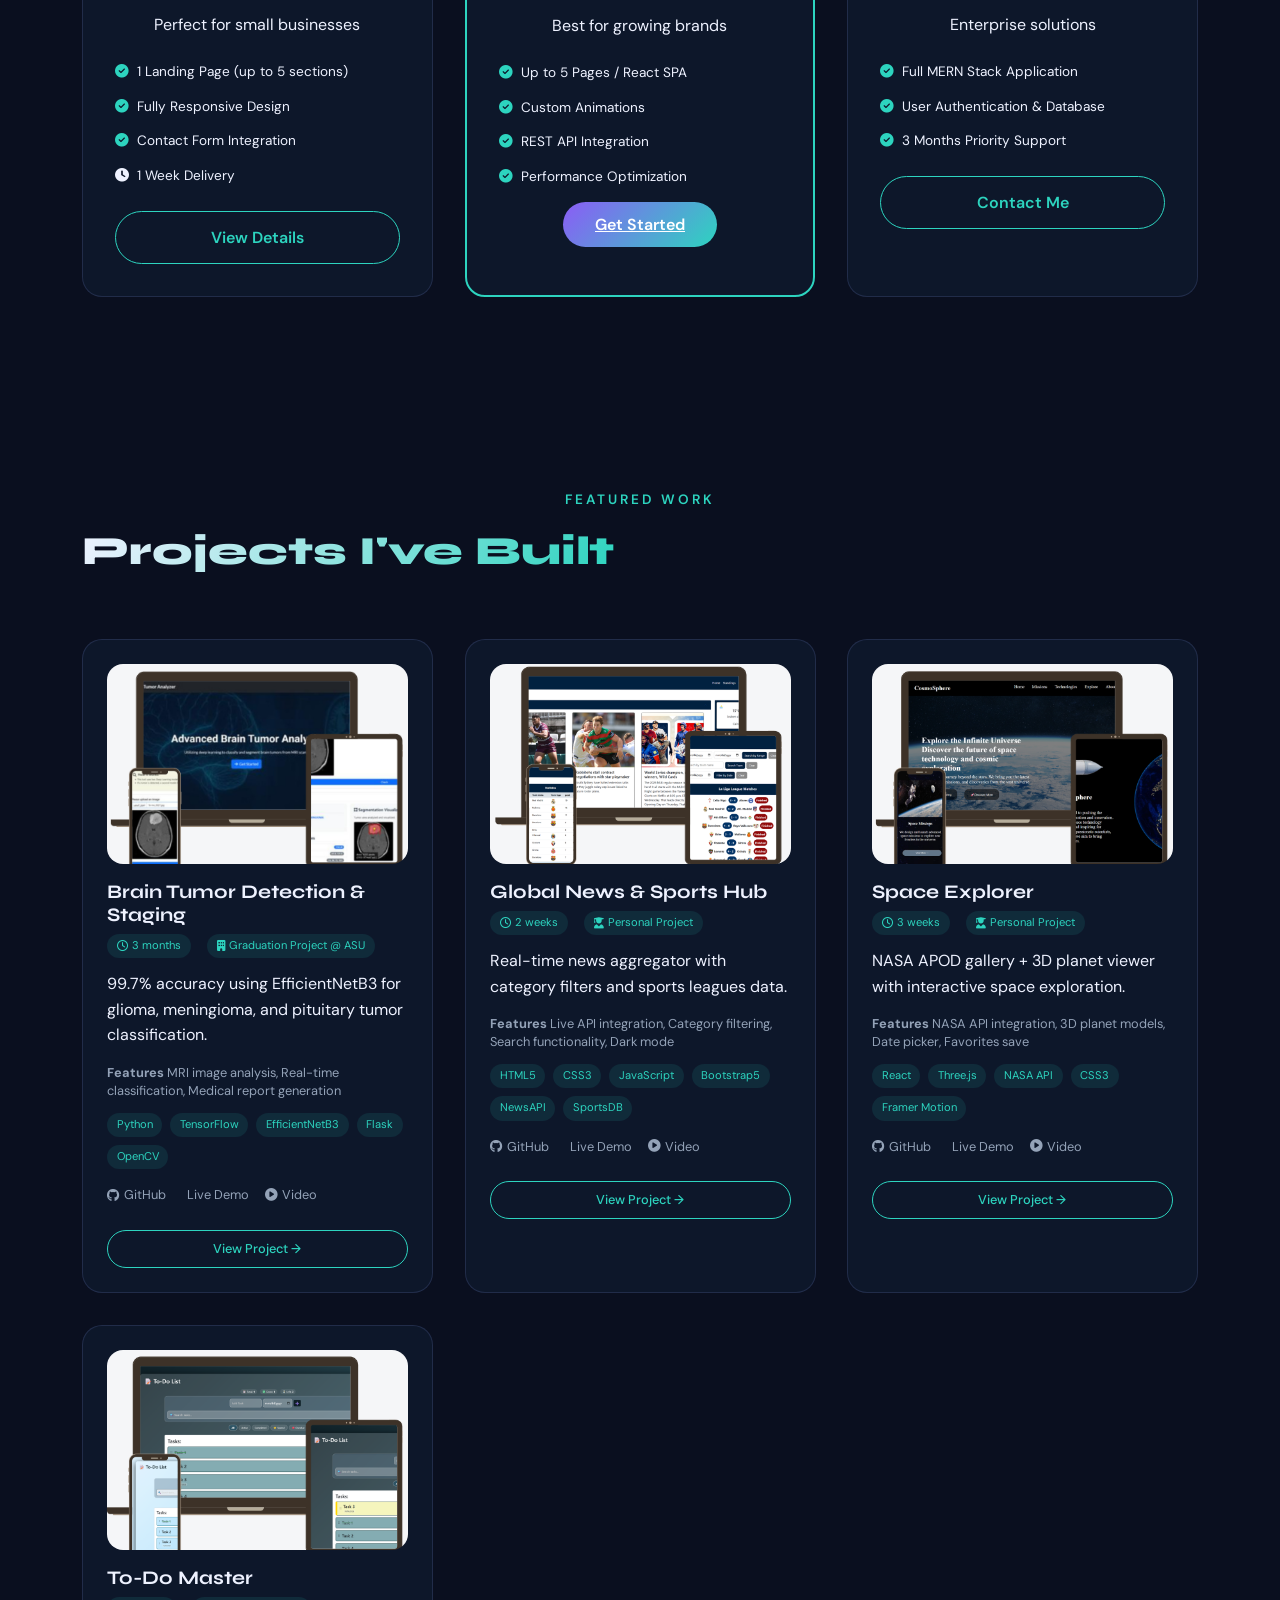
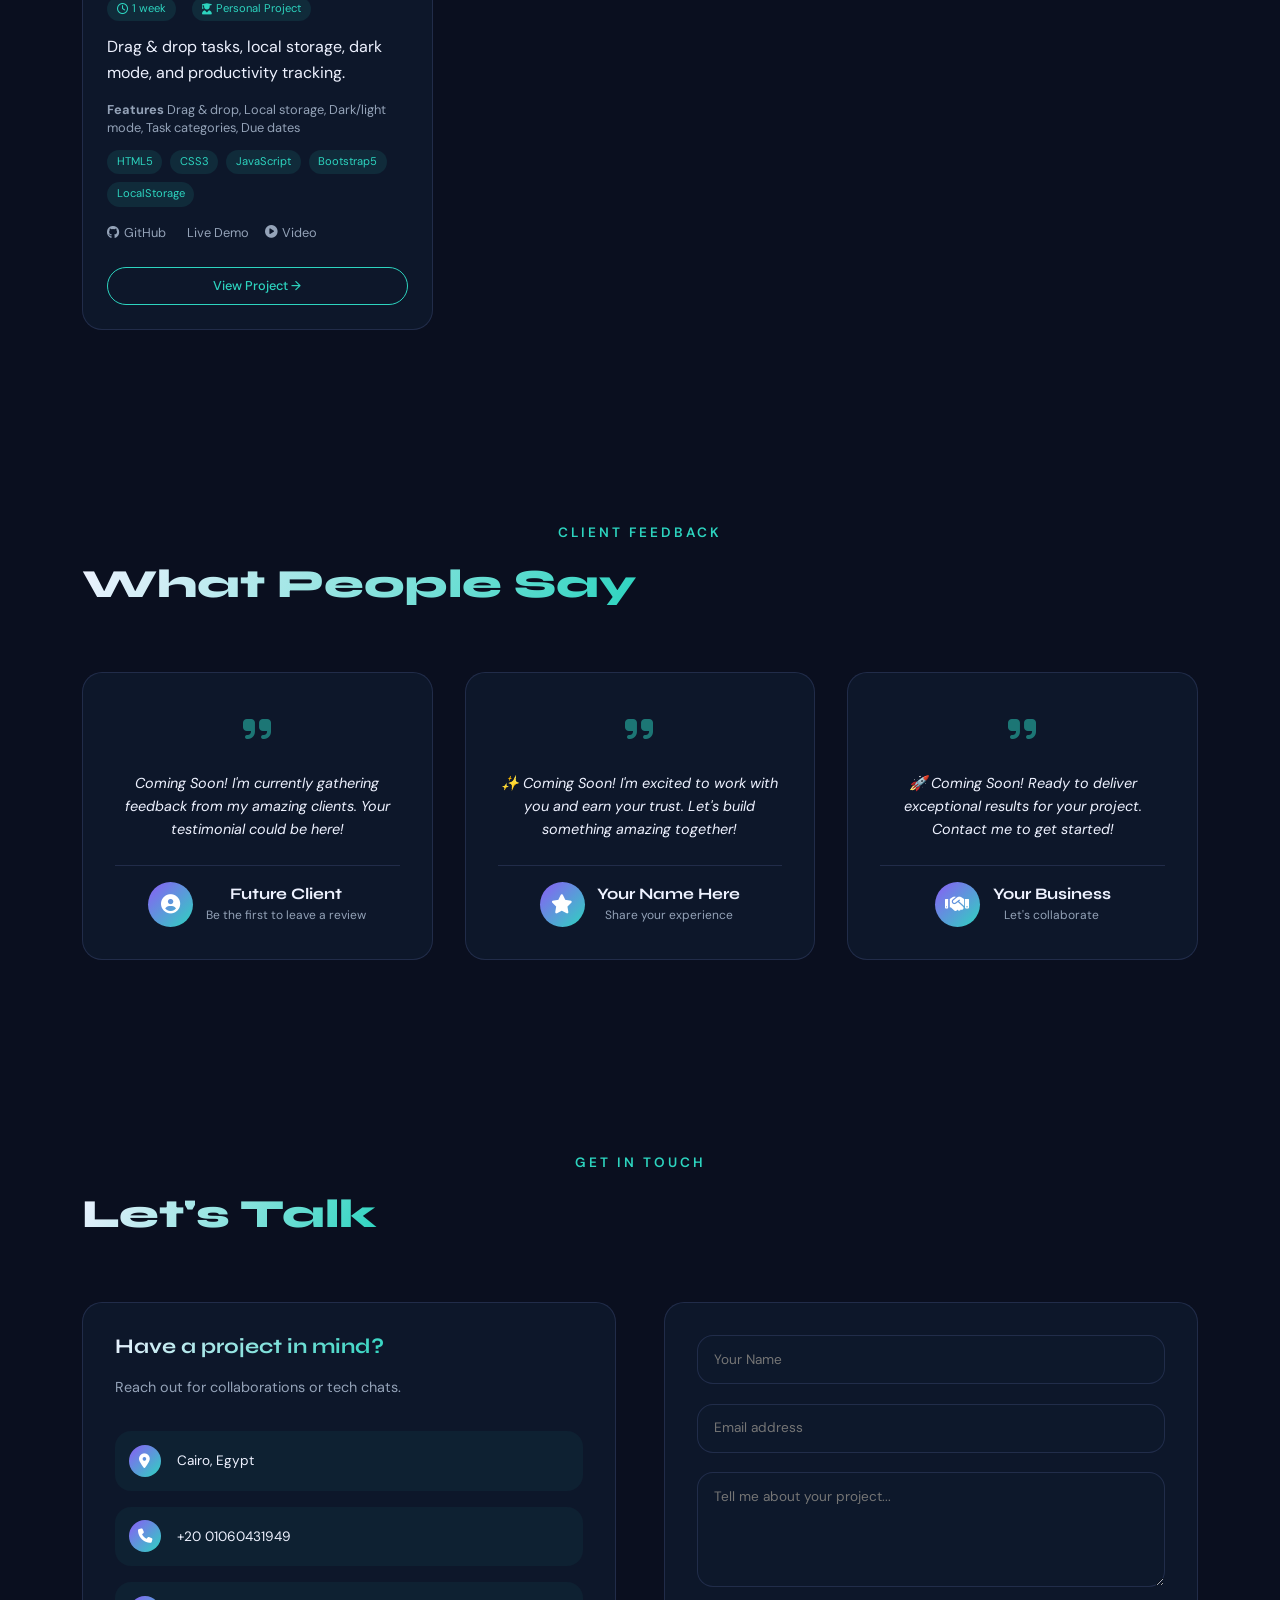
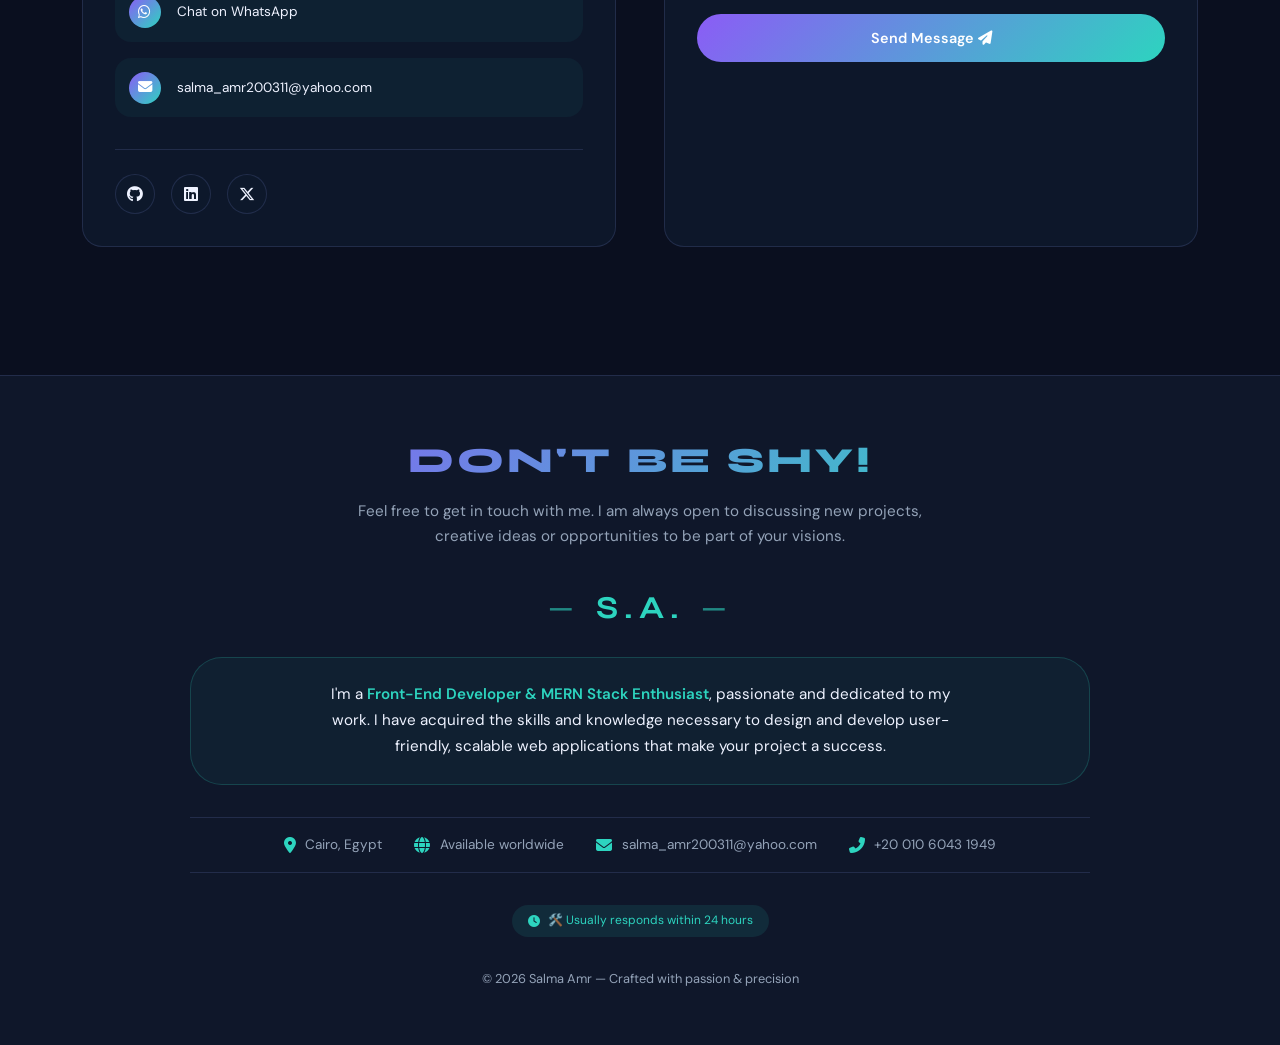
==== commit 9f2e824d: "update" ====
--- a/index.html
+++ b/index.html
@@ -541,30 +541,34 @@
     </section>
   </main>
 
-  <!-- ESRA KAF STYLE FOOTER - Clean, minimal, inspirational -->
+  <!-- BLENDED FOOTER: Inspired by both screenshots - DON'T BE SHY + signature + role + contact row + response badge -->
   <footer class="portfolio-footer">
     <div class="container">
-      <div class="footer-esraa-style">
+      <div class="footer-blend">
         <h2 class="footer-shy-title" data-i18n="footer-shy-title">DON'T BE SHY!</h2>
-        <p class="footer-message" data-i18n="footer-message">
-          Feel free to get in touch with me. I am always open to discussing new projects, 
-          creative ideas or opportunities to be part of your visions.
-        </p>
+        <p class="footer-message" data-i18n="footer-message">Feel free to get in touch with me. I am always open to discussing new projects, creative ideas or opportunities to be part of your visions.</p>
         
         <div class="footer-signature">
           <span class="footer-name" data-i18n="footer-name">S.A.</span>
         </div>
         
         <div class="footer-role">
-          <p data-i18n="footer-role">
-            I'm a <strong>Front-End Developer & MERN Stack Enthusiast</strong>, passionate and dedicated to my work. 
-            I have acquired the skills and knowledge necessary to design and develop user-friendly, 
-            scalable web applications that make your project a success.
-          </p>
+          <p data-i18n="footer-role">I'm a <strong>Front-End Developer & MERN Stack Enthusiast</strong>, passionate and dedicated to my work. I have acquired the skills and knowledge necessary to design and develop user-friendly, scalable web applications that make your project a success.</p>
         </div>
         
-        <div class="footer-copyright-simple">
-          <p>© <span id="year"></span> Salma Amr, Portfolio.</p>
+        <div class="footer-contact-row">
+          <span class="footer-contact-item"><i class="fas fa-map-marker-alt"></i> Cairo, Egypt</span>
+          <span class="footer-contact-item"><i class="fas fa-globe"></i> Available worldwide</span>
+          <a href="mailto:salma_amr200311@yahoo.com" class="footer-contact-item"><i class="fas fa-envelope"></i> salma_amr200311@yahoo.com</a>
+          <a href="tel:+201060431949" class="footer-contact-item"><i class="fas fa-phone-alt"></i> +20 010 6043 1949</a>
+        </div>
+        
+        <div class="footer-badge">
+          <i class="fas fa-clock"></i> <span data-i18n="footer-response">🛠️ Usually responds within 24 hours</span>
+        </div>
+        
+        <div class="footer-copyright">
+          <p>© <span id="year"></span> Salma Amr — Crafted with passion & precision</p>
         </div>
       </div>
     </div>
--- a/style.css
+++ b/style.css
@@ -1,4 +1,3 @@
-
 /* =========================
    Base Theme Variables
 ========================= */
@@ -1267,31 +1266,26 @@
 }
 
 /* =========================
-   NEW ENHANCED FOOTER STYLES
-========================= */
-
-/* =========================
-   ESRA KAF STYLE FOOTER - Clean & Inspirational
-   Replace your existing footer styles with this
+   BLENDED FOOTER STYLES (Inspired by both screenshots)
 ========================= */
 .portfolio-footer {
     background: var(--bg-secondary);
-    padding: 4rem 0 3rem;
+    padding: 4rem 0 2.5rem;
     border-top: 1px solid var(--surface-border);
     margin-top: 2rem;
 }
 
-.footer-esraa-style {
-    max-width: 800px;
+.footer-blend {
+    max-width: 900px;
     margin: 0 auto;
     text-align: center;
 }
 
 .footer-shy-title {
-    font-size: 2rem;
+    font-size: 2.2rem;
     font-weight: 800;
-    letter-spacing: 2px;
-    margin-bottom: 1.5rem;
+    letter-spacing: 3px;
+    margin-bottom: 1rem;
     background: linear-gradient(135deg, var(--accent), var(--accent-2));
     -webkit-background-clip: text;
     background-clip: text;
@@ -1303,20 +1297,18 @@
     color: var(--text-secondary);
     font-size: 0.95rem;
     line-height: 1.7;
-    margin-bottom: 2rem;
     max-width: 600px;
-    margin-left: auto;
-    margin-right: auto;
+    margin: 0 auto 2rem auto;
 }
 
 .footer-signature {
-    margin: 2rem 0 1.5rem;
+    margin: 1.5rem 0 1rem;
 }
 
 .footer-name {
-    font-size: 1.5rem;
+    font-size: 2rem;
     font-weight: 700;
-    letter-spacing: 4px;
+    letter-spacing: 6px;
     color: var(--accent-2);
     font-family: "Syne", sans-serif;
     position: relative;
@@ -1327,22 +1319,25 @@
 .footer-name::after {
     content: "—";
     color: var(--accent-2);
-    opacity: 0.5;
-    margin: 0 0.8rem;
+    opacity: 0.6;
+    margin: 0 1rem;
     font-weight: 300;
 }
 
 .footer-role {
-    margin: 1.5rem 0 2rem;
+    background: rgba(45, 212, 191, 0.05);
+    padding: 1.5rem;
+    border-radius: 2rem;
+    margin: 1.5rem 0;
+    border: 1px solid rgba(45, 212, 191, 0.2);
 }
 
 .footer-role p {
     color: var(--text-primary);
-    font-size: 0.9rem;
+    font-size: 0.95rem;
     line-height: 1.7;
     max-width: 650px;
-    margin-left: auto;
-    margin-right: auto;
+    margin: 0 auto;
 }
 
 .footer-role strong {
@@ -1350,65 +1345,56 @@
     font-weight: 600;
 }
 
-.footer-copyright-simple {
+.footer-contact-row {
+    display: flex;
+    flex-wrap: wrap;
+    justify-content: center;
+    gap: 2rem;
+    margin: 2rem 0 1.5rem;
+    padding: 1rem 0;
+    border-top: 1px solid var(--surface-border);
+    border-bottom: 1px solid var(--surface-border);
+}
+
+.footer-contact-item {
+    display: inline-flex;
+    align-items: center;
+    gap: 0.6rem;
+    color: var(--text-secondary);
+    font-size: 0.85rem;
+    text-decoration: none;
+    transition: var(--transition);
+}
+
+.footer-contact-item i {
+    color: var(--accent-2);
+    font-size: 1rem;
+}
+
+.footer-contact-item:hover {
+    color: var(--accent-2);
+    transform: translateY(-2px);
+}
+
+.footer-badge {
+    display: inline-flex;
+    align-items: center;
+    gap: 0.5rem;
+    background: rgba(45, 212, 191, 0.1);
+    border-radius: 50px;
+    padding: 0.4rem 1rem;
+    font-size: 0.75rem;
+    color: var(--accent-2);
+    margin-top: 0.5rem;
+}
+
+.footer-copyright {
     margin-top: 2rem;
-    padding-top: 1.5rem;
-    border-top: 1px solid var(--surface-border);
-}
-
-.footer-copyright-simple p {
+    font-size: 0.8rem;
     color: var(--text-secondary);
-    font-size: 0.8rem;
-    margin: 0;
-}
-
-/* Responsive Footer */
-@media (max-width: 768px) {
-    .portfolio-footer {
-        padding: 3rem 0 2rem;
-    }
-    
-    .footer-shy-title {
-        font-size: 1.5rem;
-        letter-spacing: 1px;
-    }
-    
-    .footer-message {
-        font-size: 0.85rem;
-        padding: 0 1rem;
-    }
-    
-    .footer-name {
-        font-size: 1.2rem;
-        letter-spacing: 2px;
-    }
-    
-    .footer-name::before,
-    .footer-name::after {
-        margin: 0 0.4rem;
-    }
-    
-    .footer-role p {
-        font-size: 0.85rem;
-        padding: 0 1rem;
-    }
-}
-
-@media (max-width: 576px) {
-    .footer-shy-title {
-        font-size: 1.2rem;
-    }
-    
-    .footer-name {
-        font-size: 1rem;
-        letter-spacing: 1px;
-    }
-    
-    .footer-name::before,
-    .footer-name::after {
-        display: none;
-    }
-}
+    text-align: center;
+}
+
 /* =========================
    Animations
 ========================= */
@@ -1483,19 +1469,6 @@
     .testimonials-grid {
         grid-template-columns: repeat(auto-fit, minmax(250px, 1fr));
     }
-    
-    .footer-inner {
-        flex-direction: column;
-        text-align: center;
-    }
-    
-    .footer-social {
-        justify-content: center;
-    }
-    
-    .footer-links-grid {
-        justify-content: center;
-    }
 }
 
 @media (max-width: 768px) {
@@ -1545,6 +1518,21 @@
         height: 40px;
         bottom: 20px;
         right: 20px;
+    }
+    
+    .footer-name::before,
+    .footer-name::after {
+        margin: 0 0.5rem;
+    }
+    
+    .footer-shy-title {
+        font-size: 1.6rem;
+    }
+    
+    .footer-contact-row {
+        gap: 1rem;
+        flex-direction: column;
+        align-items: center;
     }
 }
 
@@ -1598,4 +1586,4 @@
 
 .contact-nav-btn::after {
     display: none;
-}
+}
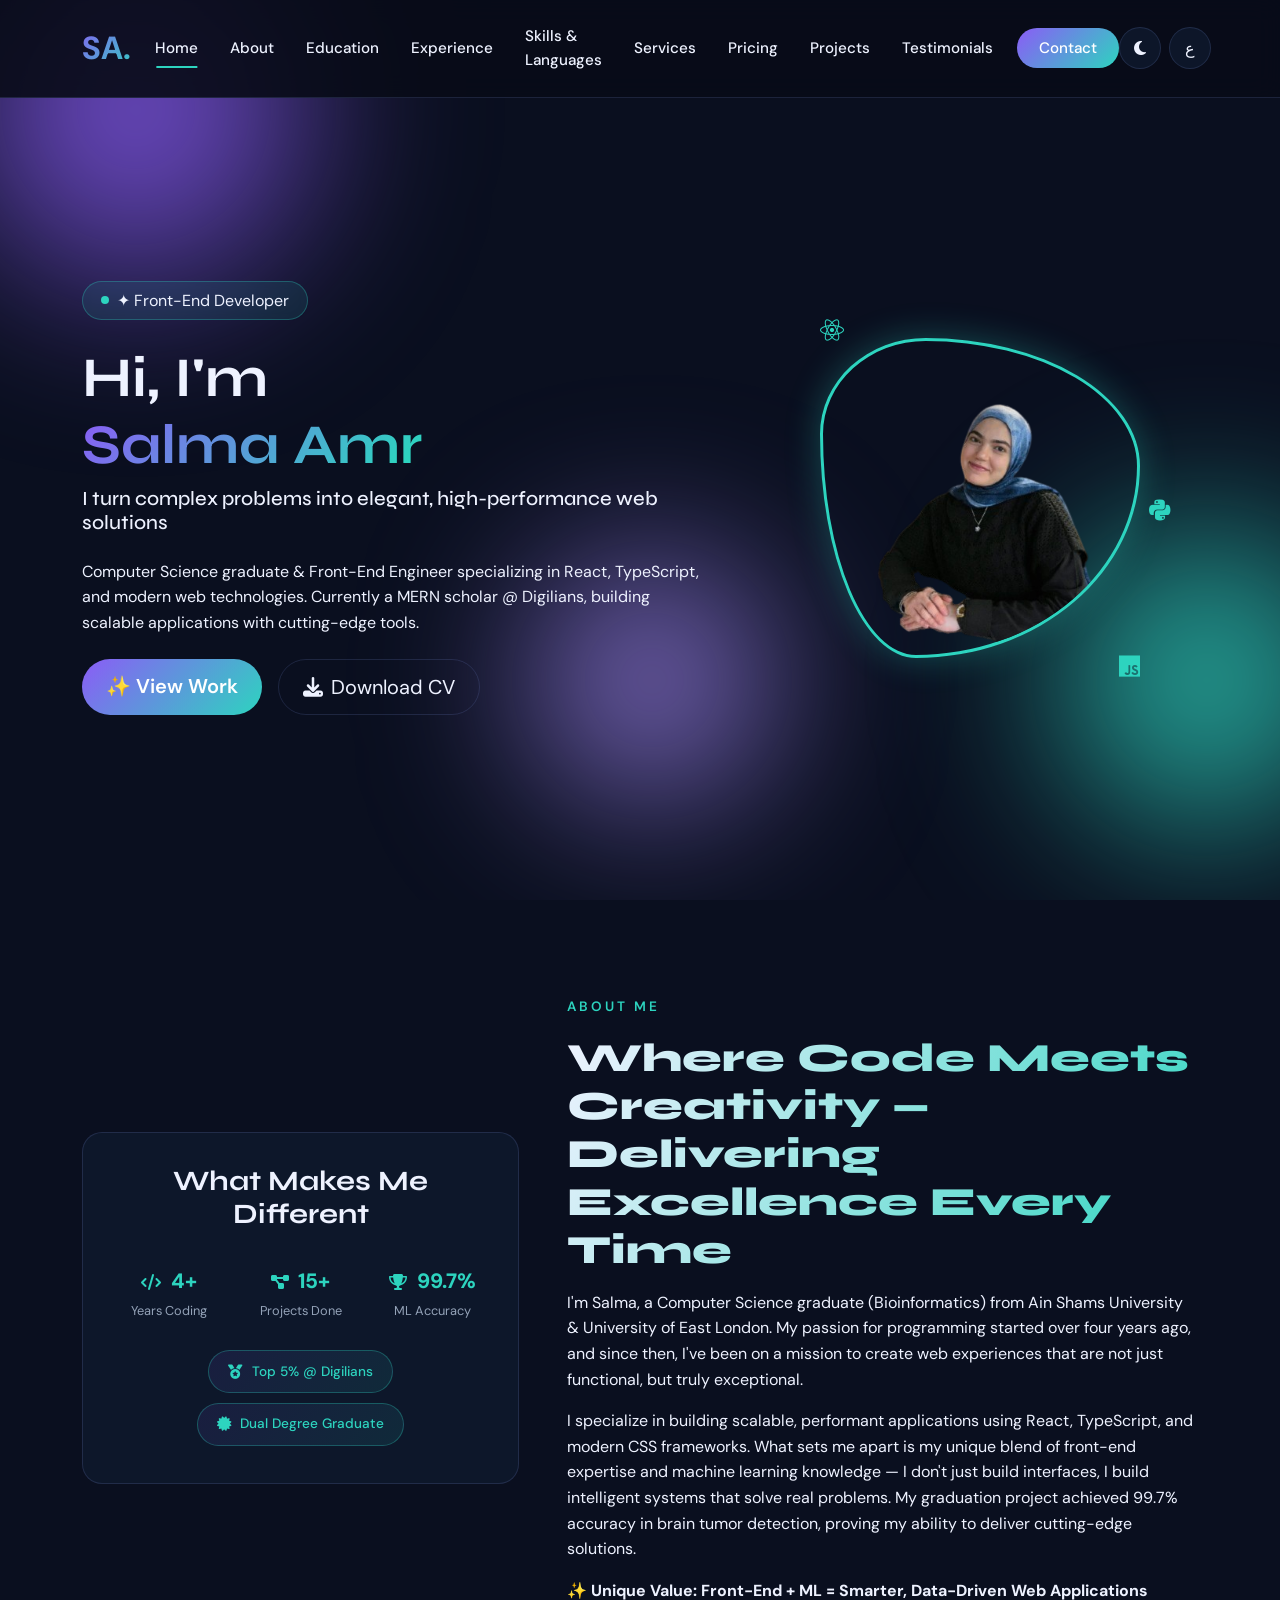
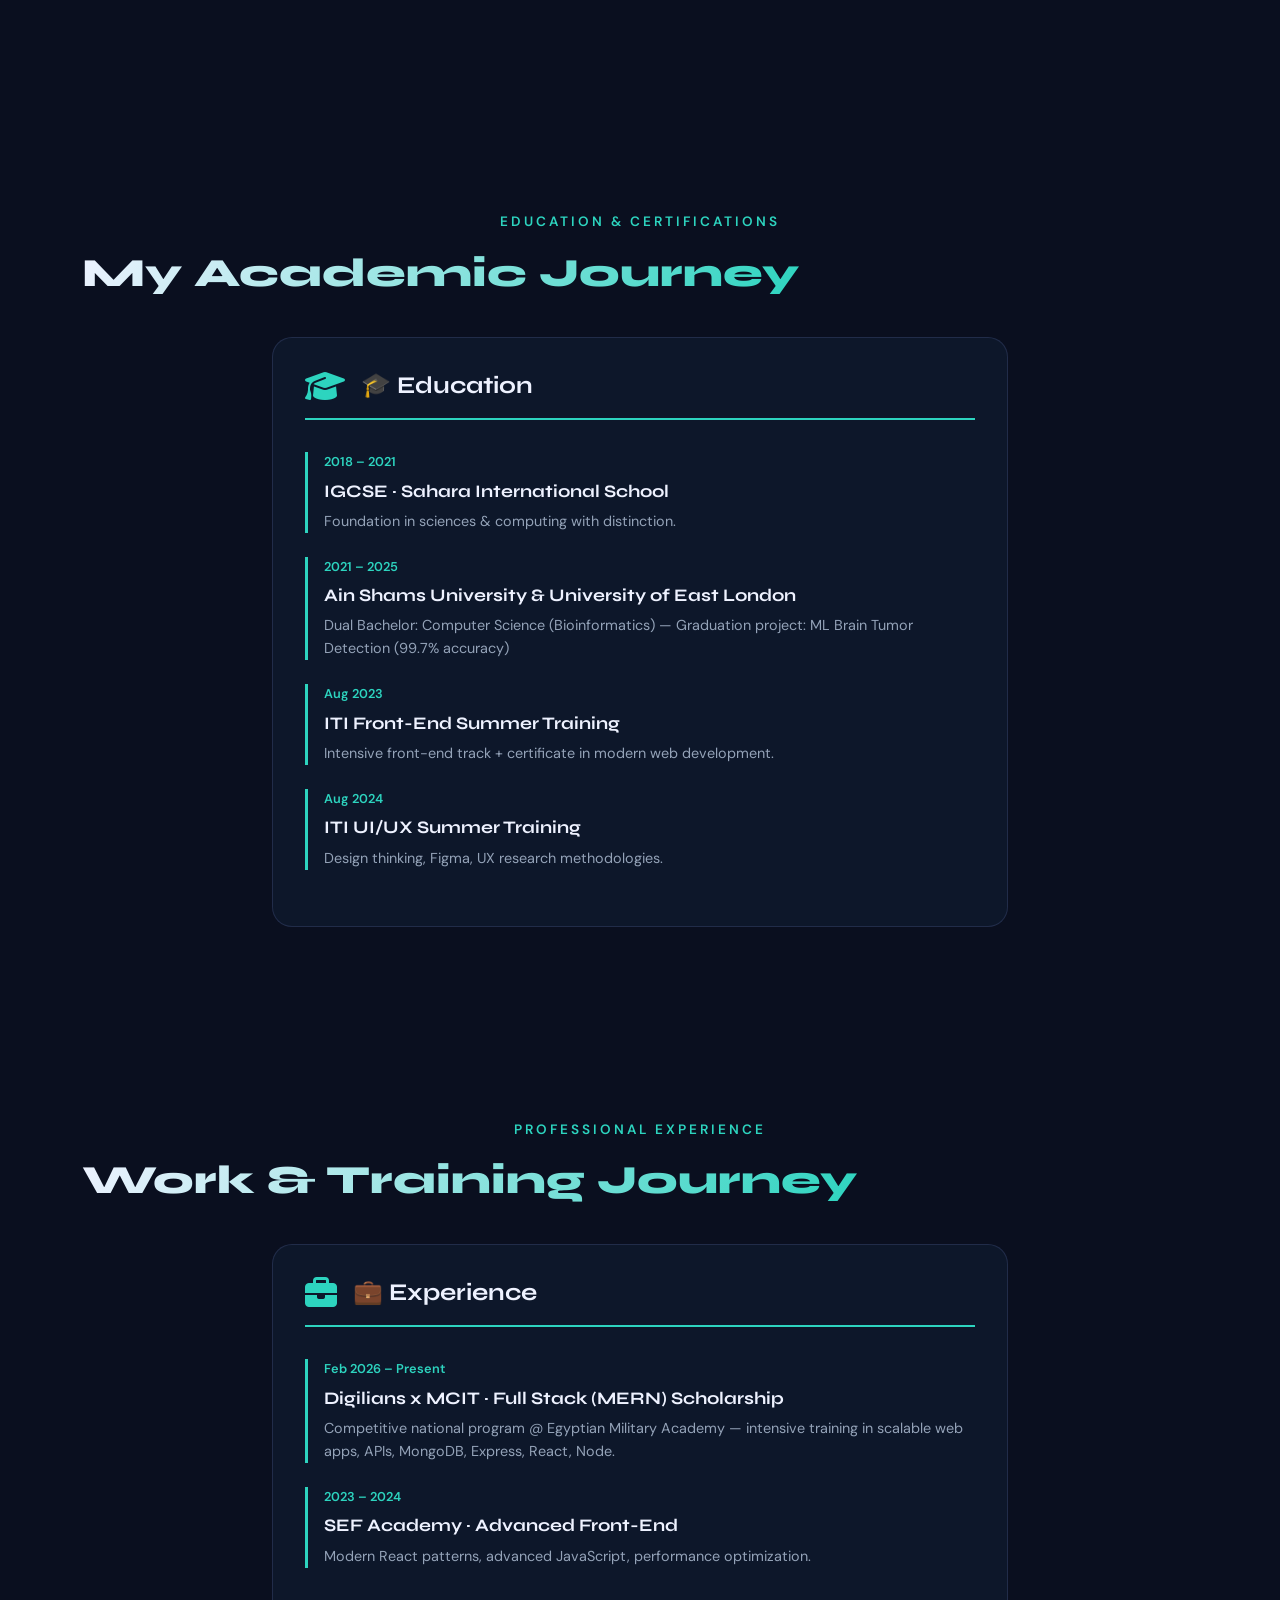
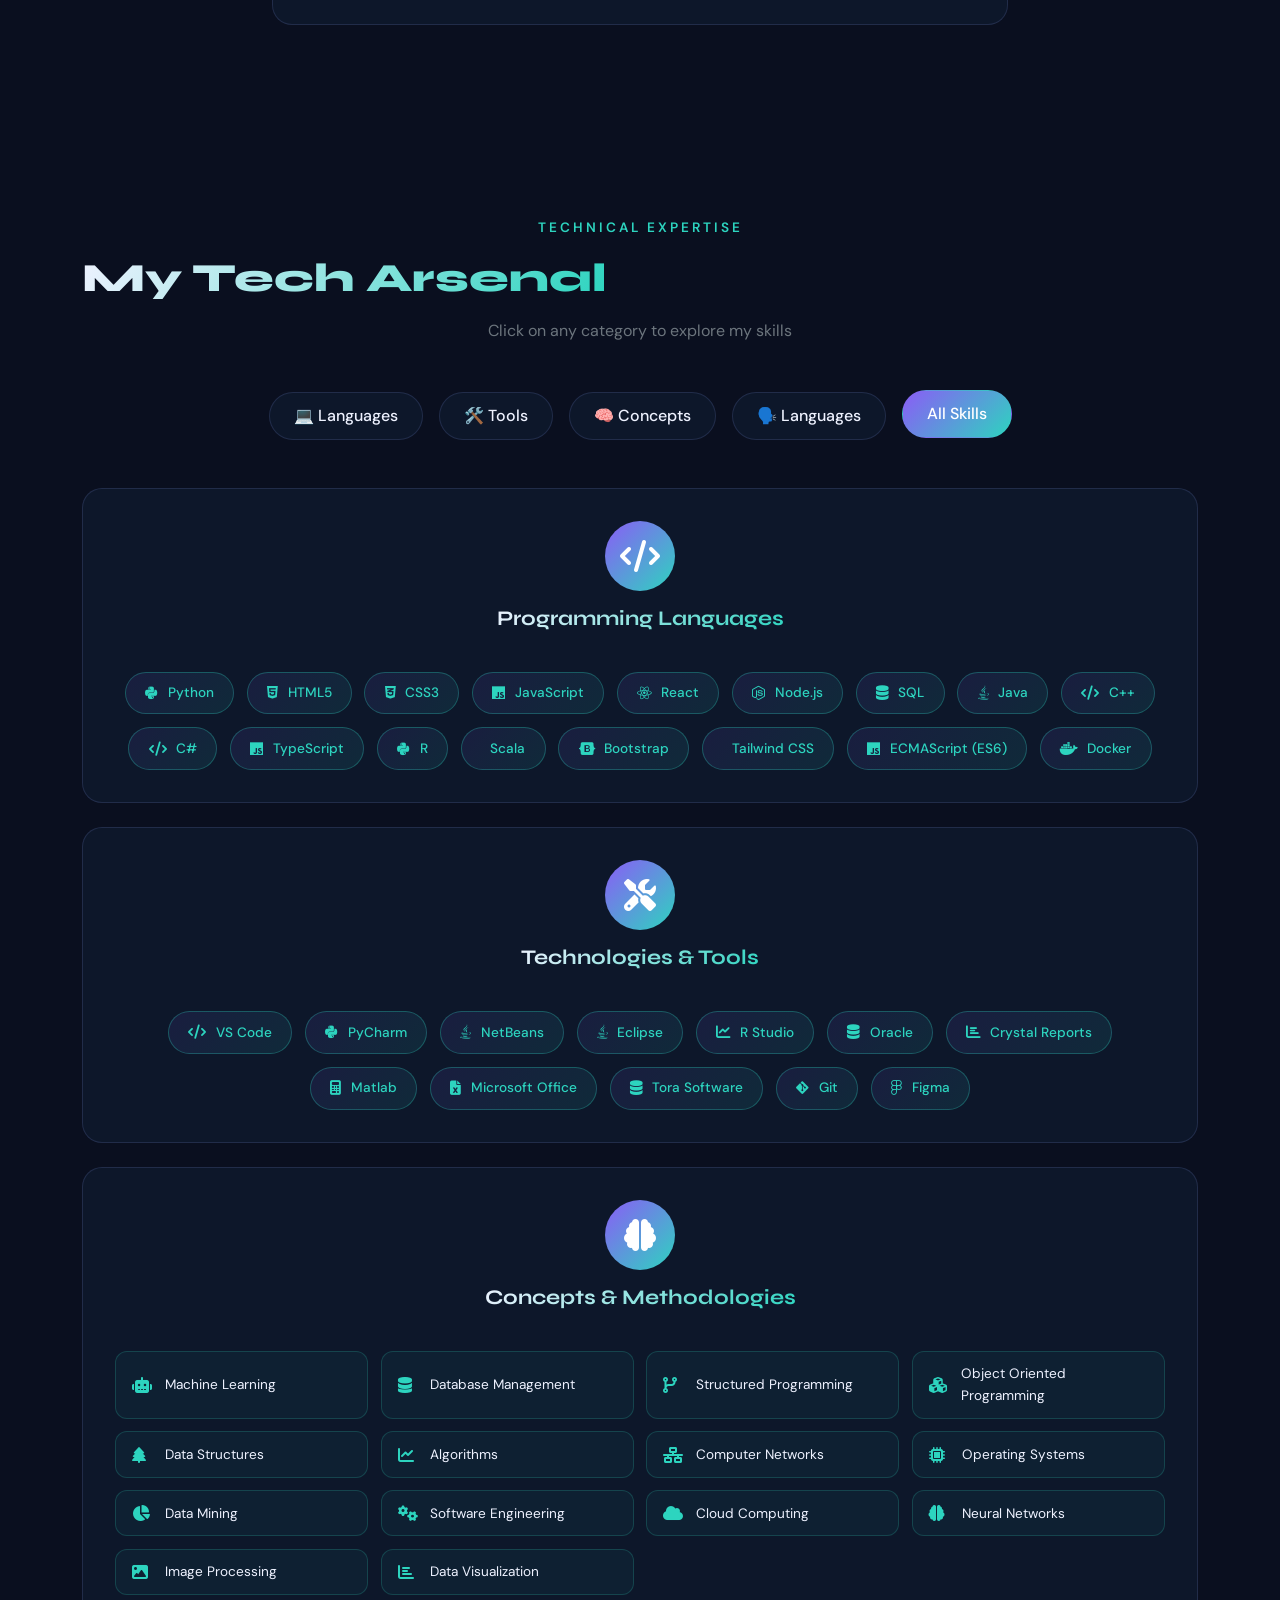
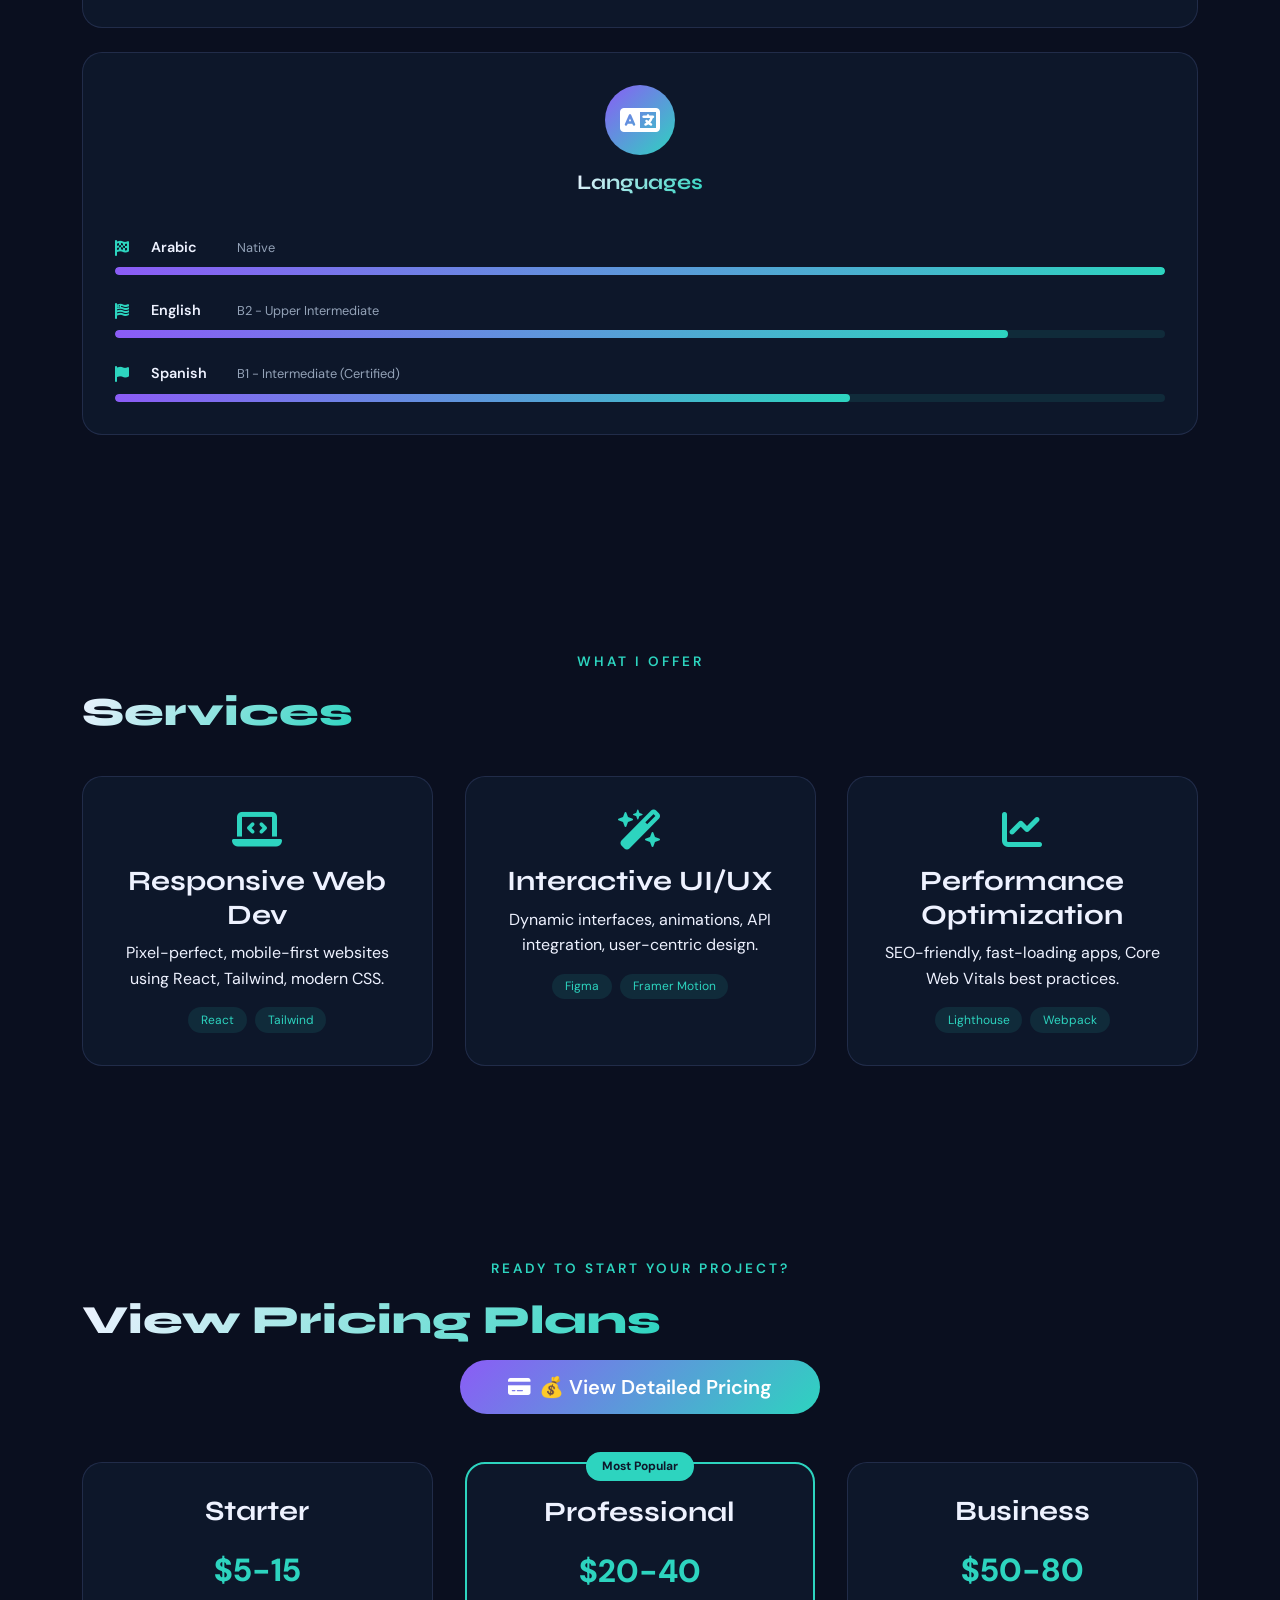
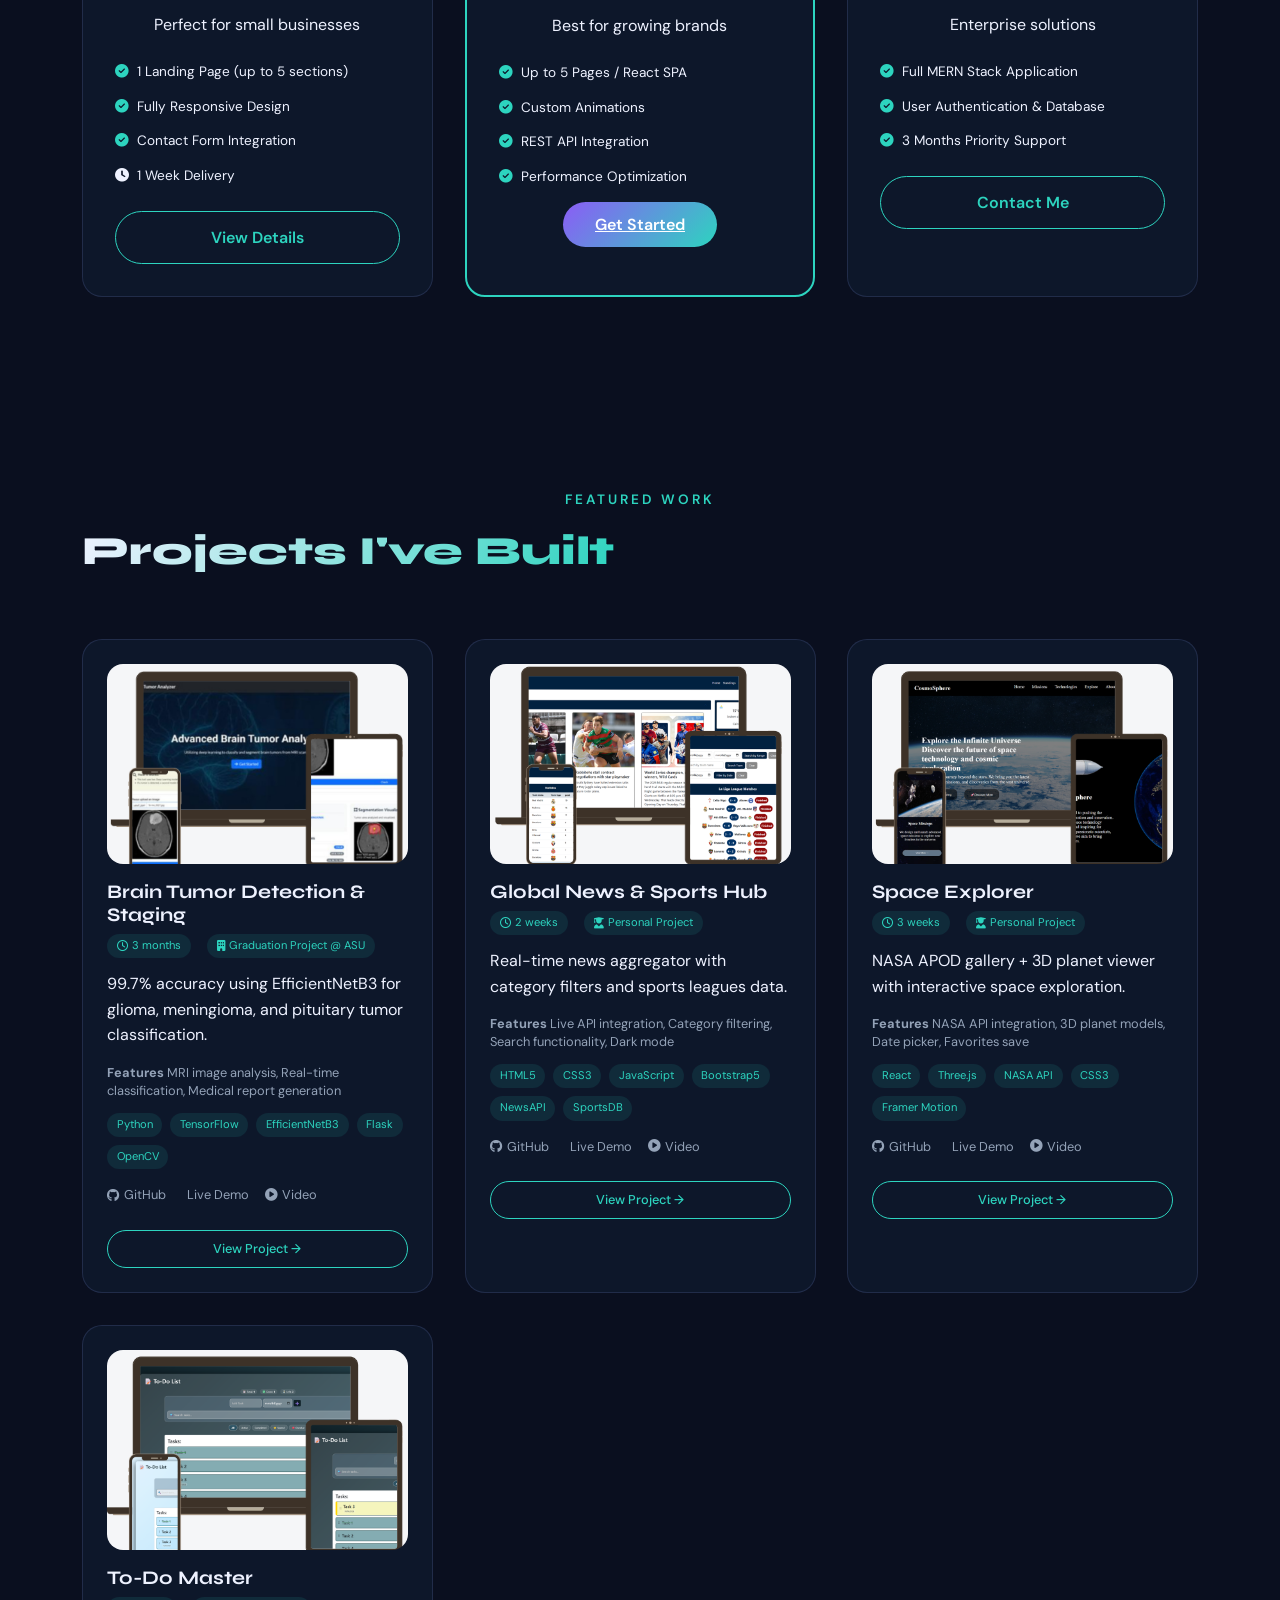
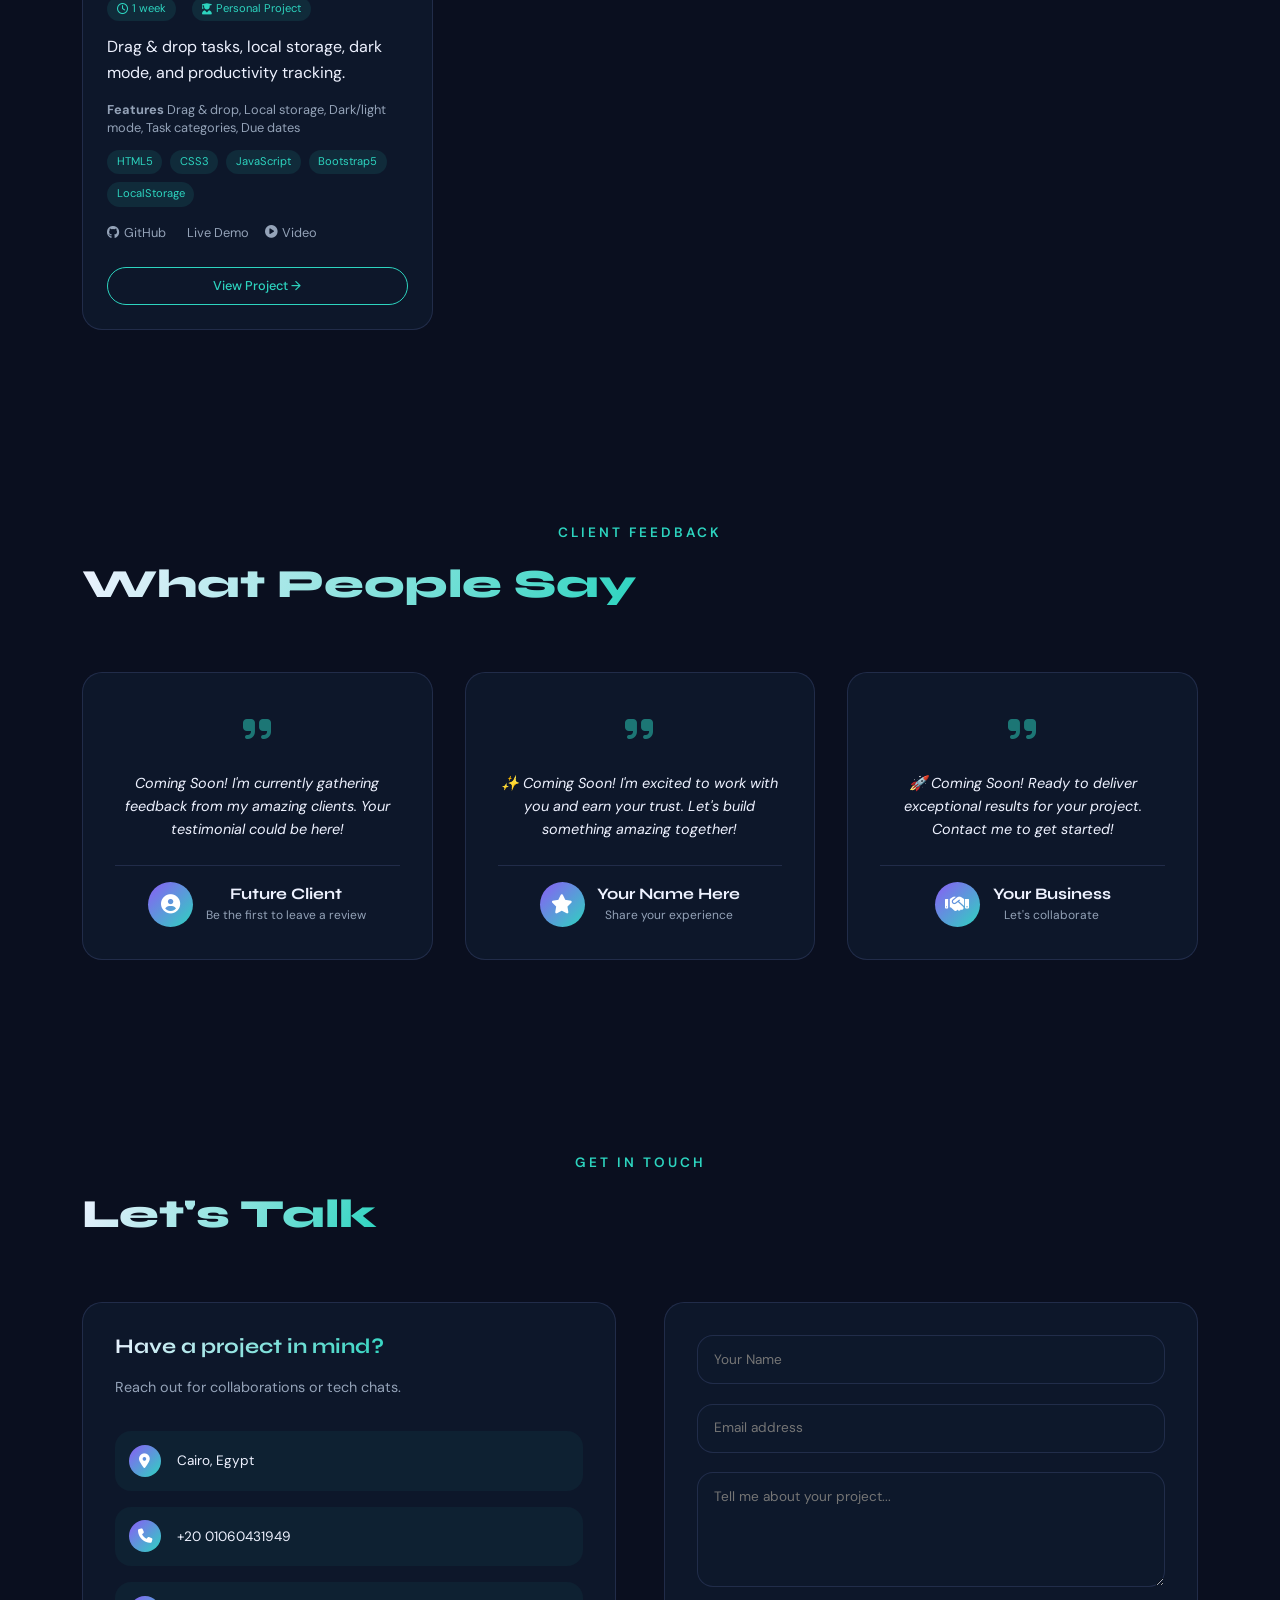
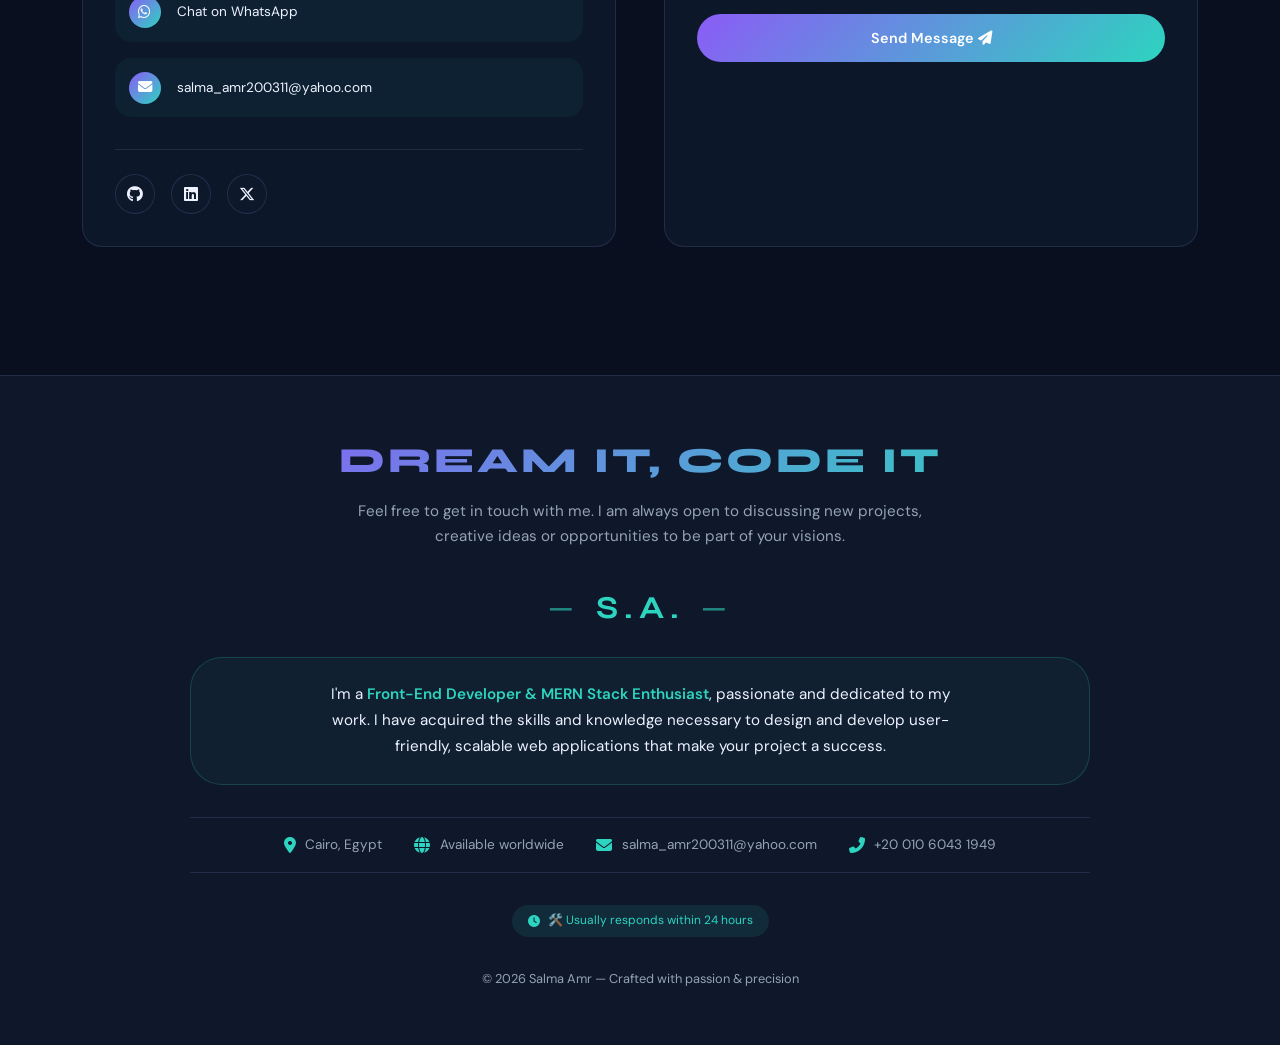
==== commit beacc667: "update" ====
--- a/index.html
+++ b/index.html
@@ -43,8 +43,10 @@
           <li class="nav-item"><a class="nav-link" href="#services" data-i18n="nav-services">Services</a></li>
           <li class="nav-item"><a class="nav-link" href="#pricing" data-i18n="nav-pricing">Pricing</a></li>
           <li class="nav-item"><a class="nav-link" href="#projects" data-i18n="nav-projects">Projects</a></li>
-          <li class="nav-item"><a class="nav-link" href="#testimonials" data-i18n="nav-testimonials">Testimonials</a></li>
-          <li class="nav-item"><a class="nav-link contact-nav-btn" href="#contact" data-i18n="nav-contact">Contact</a></li>
+          <li class="nav-item"><a class="nav-link" href="#testimonials" data-i18n="nav-testimonials">Testimonials</a>
+          </li>
+          <li class="nav-item"><a class="nav-link contact-nav-btn" href="#contact" data-i18n="nav-contact">Contact</a>
+          </li>
         </ul>
       </div>
     </div>
@@ -61,8 +63,11 @@
               Front-End Developer</span></div>
           <h1 class="display-4 fw-bold" data-aos="fade-up" data-aos-delay="100"><span data-i18n="hero-greeting">Hi,
               I'm</span><br><span class="name-highlight">Salma Amr</span></h1>
-          <h3 class="h5 text-accent mb-4" data-aos="fade-up" data-aos-delay="150" data-i18n="hero-title">I turn complex problems into elegant, high-performance web solutions</h3>
-          <p class="hero-description mb-4 fs-6" data-aos="fade-up" data-aos-delay="200" data-i18n="hero-desc">Computer Science graduate & Front-End Engineer specializing in React, TypeScript, and modern web technologies. Currently a MERN scholar @ Digilians, building scalable applications with cutting-edge tools.</p>
+          <h3 class="h5 text-accent mb-4" data-aos="fade-up" data-aos-delay="150" data-i18n="hero-title">I turn complex
+            problems into elegant, high-performance web solutions</h3>
+          <p class="hero-description mb-4 fs-6" data-aos="fade-up" data-aos-delay="200" data-i18n="hero-desc">Computer
+            Science graduate & Front-End Engineer specializing in React, TypeScript, and modern web technologies.
+            Currently a MERN scholar @ Digilians, building scalable applications with cutting-edge tools.</p>
           <div class="d-flex flex-wrap gap-3" data-aos="fade-up" data-aos-delay="300">
             <a href="#projects" class="btn btn-gradient btn-lg px-4" data-i18n="hero-btn-work">✨ View Work</a>
             <a href="#" class="btn btn-outline-custom btn-lg px-4" id="downloadCVBtn"><i
@@ -88,22 +93,37 @@
             <div class="about-card">
               <h3 data-i18n="about-title">What Makes Me Different</h3>
               <div class="about-stats-grid">
-                <div class="about-stat"><span class="about-stat-num"><i class="fas fa-code"></i> 4+</span><span data-i18n="about-stat-years">Years Coding</span></div>
-                <div class="about-stat"><span class="about-stat-num"><i class="fas fa-project-diagram"></i> 15+</span><span data-i18n="about-stat-projects">Projects Done</span></div>
-                <div class="about-stat"><span class="about-stat-num"><i class="fas fa-trophy"></i> 99.7%</span><span data-i18n="about-stat-accuracy">ML Accuracy</span></div>
+                <div class="about-stat"><span class="about-stat-num"><i class="fas fa-code"></i> 4+</span><span
+                    data-i18n="about-stat-years">Years Coding</span></div>
+                <div class="about-stat"><span class="about-stat-num"><i class="fas fa-project-diagram"></i>
+                    15+</span><span data-i18n="about-stat-projects">Projects Done</span></div>
+                <div class="about-stat"><span class="about-stat-num"><i class="fas fa-trophy"></i> 99.7%</span><span
+                    data-i18n="about-stat-accuracy">ML Accuracy</span></div>
               </div>
               <div class="mt-4">
-                <div class="skill-tag" style="display: inline-flex; margin: 0.3rem;"><i class="fas fa-medal"></i> <span data-i18n="about-badge-1">Top 5% @ Digilians</span></div>
-                <div class="skill-tag" style="display: inline-flex; margin: 0.3rem;"><i class="fas fa-certificate"></i> <span data-i18n="about-badge-2">Dual Degree Graduate</span></div>
+                <div class="skill-tag" style="display: inline-flex; margin: 0.3rem;"><i class="fas fa-medal"></i> <span
+                    data-i18n="about-badge-1">Top 5% @ Digilians</span></div>
+                <div class="skill-tag" style="display: inline-flex; margin: 0.3rem;"><i class="fas fa-certificate"></i>
+                  <span data-i18n="about-badge-2">Dual Degree Graduate</span>
+                </div>
               </div>
             </div>
           </div>
           <div class="col-lg-7" data-aos="fade-left">
             <div class="section-label" data-i18n="about-label">About Me</div>
-            <h2 class="section-title" data-i18n="about-heading">Where Code Meets Creativity — Delivering Excellence Every Time</h2>
-            <p data-i18n="about-text-1">I'm Salma, a Computer Science graduate (Bioinformatics) from Ain Shams University & University of East London. My passion for programming started over four years ago, and since then, I've been on a mission to create web experiences that are not just functional, but truly exceptional.</p>
-            <p data-i18n="about-text-2">I specialize in building scalable, performant applications using React, TypeScript, and modern CSS frameworks. What sets me apart is my unique blend of front-end expertise and machine learning knowledge — I don't just build interfaces, I build intelligent systems that solve real problems. My graduation project achieved 99.7% accuracy in brain tumor detection, proving my ability to deliver cutting-edge solutions.</p>
-            <p class="mt-3 fw-bold text-accent" data-i18n="about-usp">✨ Unique Value: Front-End + ML = Smarter, Data-Driven Web Applications</p>
+            <h2 class="section-title" data-i18n="about-heading">Where Code Meets Creativity — Delivering Excellence
+              Every Time</h2>
+            <p data-i18n="about-text-1">I'm Salma, a Computer Science graduate (Bioinformatics) from Ain Shams
+              University & University of East London. My passion for programming started over four years ago, and since
+              then, I've been on a mission to create web experiences that are not just functional, but truly
+              exceptional.</p>
+            <p data-i18n="about-text-2">I specialize in building scalable, performant applications using React,
+              TypeScript, and modern CSS frameworks. What sets me apart is my unique blend of front-end expertise and
+              machine learning knowledge — I don't just build interfaces, I build intelligent systems that solve real
+              problems. My graduation project achieved 99.7% accuracy in brain tumor detection, proving my ability to
+              deliver cutting-edge solutions.</p>
+            <p class="mt-3 fw-bold text-accent" data-i18n="about-usp">✨ Unique Value: Front-End + ML = Smarter,
+              Data-Driven Web Applications</p>
           </div>
         </div>
       </div>
@@ -129,7 +149,8 @@
               <div class="edu-item">
                 <div class="edu-year">2021 – 2025</div>
                 <h4>Ain Shams University & University of East London</h4>
-                <p data-i18n="edu-bachelor">Dual Bachelor: Computer Science (Bioinformatics) — Graduation project: ML Brain Tumor Detection (99.7% accuracy)</p>
+                <p data-i18n="edu-bachelor">Dual Bachelor: Computer Science (Bioinformatics) — Graduation project: ML
+                  Brain Tumor Detection (99.7% accuracy)</p>
               </div>
               <div class="edu-item">
                 <div class="edu-year">Aug 2023</div>
@@ -162,7 +183,8 @@
               <div class="exp-item">
                 <div class="exp-year">Feb 2026 – Present</div>
                 <h4>Digilians x MCIT · Full Stack (MERN) Scholarship</h4>
-                <p data-i18n="exp-digilians">Competitive national program @ Egyptian Military Academy — intensive training in scalable web apps, APIs, MongoDB, Express, React, Node.</p>
+                <p data-i18n="exp-digilians">Competitive national program @ Egyptian Military Academy — intensive
+                  training in scalable web apps, APIs, MongoDB, Express, React, Node.</p>
               </div>
               <div class="exp-item">
                 <div class="exp-year">2023 – 2024</div>
@@ -180,14 +202,16 @@
       <div class="container">
         <div class="section-label text-center" data-i18n="skills-label">Technical Expertise</div>
         <h2 class="section-title text-center" data-i18n="skills-heading">My Tech Arsenal</h2>
-        <p class="text-center text-secondary mb-5" data-i18n="skills-filter-hint">Click on any category to explore my skills</p>
+        <p class="text-center text-secondary mb-5" data-i18n="skills-filter-hint">Click on any category to explore my
+          skills</p>
 
         <!-- Category Filter Buttons -->
         <div class="d-flex flex-wrap justify-content-center gap-3 mb-5" data-aos="fade-up">
           <button class="skill-filter-btn" data-filter="languages" data-i18n="filter-languages">💻 Languages</button>
           <button class="skill-filter-btn" data-filter="tools" data-i18n="filter-tools">🛠️ Tools</button>
           <button class="skill-filter-btn" data-filter="concepts" data-i18n="filter-concepts">🧠 Concepts</button>
-          <button class="skill-filter-btn" data-filter="languages-spoken" data-i18n="filter-spoken">🗣️ Languages</button>
+          <button class="skill-filter-btn" data-filter="languages-spoken" data-i18n="filter-spoken">🗣️
+            Languages</button>
           <button class="skill-filter-btn active" data-filter="all" data-i18n="filter-all">All Skills</button>
         </div>
 
@@ -279,16 +303,27 @@
             </div>
             <div class="language-progress-grid">
               <div class="language-item">
-                <div class="language-info"><i class="fas fa-flag-checkered"></i><span class="language-name">Arabic</span><span class="language-level" data-i18n="lang-arabic-level">Native</span></div>
-                <div class="progress-bar-container"><div class="progress-bar" style="width: 100%"></div></div>
+                <div class="language-info"><i class="fas fa-flag-checkered"></i><span
+                    class="language-name">Arabic</span><span class="language-level"
+                    data-i18n="lang-arabic-level">Native</span></div>
+                <div class="progress-bar-container">
+                  <div class="progress-bar" style="width: 100%"></div>
+                </div>
               </div>
               <div class="language-item">
-                <div class="language-info"><i class="fas fa-flag-usa"></i><span class="language-name">English</span><span class="language-level" data-i18n="lang-english-level">B2 - Upper Intermediate</span></div>
-                <div class="progress-bar-container"><div class="progress-bar" style="width: 85%"></div></div>
+                <div class="language-info"><i class="fas fa-flag-usa"></i><span
+                    class="language-name">English</span><span class="language-level" data-i18n="lang-english-level">B2 -
+                    Upper Intermediate</span></div>
+                <div class="progress-bar-container">
+                  <div class="progress-bar" style="width: 85%"></div>
+                </div>
               </div>
               <div class="language-item">
-                <div class="language-info"><i class="fas fa-flag"></i><span class="language-name">Spanish</span><span class="language-level" data-i18n="lang-spanish-level">B1 - Intermediate (Certified)</span></div>
-                <div class="progress-bar-container"><div class="progress-bar" style="width: 70%"></div></div>
+                <div class="language-info"><i class="fas fa-flag"></i><span class="language-name">Spanish</span><span
+                    class="language-level" data-i18n="lang-spanish-level">B1 - Intermediate (Certified)</span></div>
+                <div class="progress-bar-container">
+                  <div class="progress-bar" style="width: 70%"></div>
+                </div>
               </div>
             </div>
           </div>
@@ -325,7 +360,8 @@
         <div class="section-label text-center" data-i18n="pricing-label">Ready to start your project?</div>
         <h2 class="section-title text-center" data-i18n="pricing-heading">View Pricing Plans</h2>
         <div class="text-center mb-5">
-          <a href="pricing.html" class="btn btn-gradient btn-lg px-5"><i class="fas fa-credit-card me-2"></i><span data-i18n="pricing-view-details">💰 View Detailed Pricing</span></a>
+          <a href="pricing.html" class="btn btn-gradient btn-lg px-5"><i class="fas fa-credit-card me-2"></i><span
+              data-i18n="pricing-view-details">💰 View Detailed Pricing</span></a>
         </div>
         <div class="pricing-grid mt-5">
           <div class="price-card" data-aos="zoom-in">
@@ -333,9 +369,12 @@
             <div class="price-number">$5-15</div>
             <p data-i18n="price-starter-desc">Perfect for small businesses</p>
             <ul>
-              <li><i class="fas fa-check-circle"></i> <span data-i18n="price-starter-1">1 Landing Page (up to 5 sections)</span></li>
-              <li><i class="fas fa-check-circle"></i> <span data-i18n="price-starter-2">Fully Responsive Design</span></li>
-              <li><i class="fas fa-check-circle"></i> <span data-i18n="price-starter-3">Contact Form Integration</span></li>
+              <li><i class="fas fa-check-circle"></i> <span data-i18n="price-starter-1">1 Landing Page (up to 5
+                  sections)</span></li>
+              <li><i class="fas fa-check-circle"></i> <span data-i18n="price-starter-2">Fully Responsive Design</span>
+              </li>
+              <li><i class="fas fa-check-circle"></i> <span data-i18n="price-starter-3">Contact Form Integration</span>
+              </li>
               <li><i class="fas fa-clock"></i> <span data-i18n="price-starter-5">1 Week Delivery</span></li>
             </ul><a href="pricing.html" class="btn-price" data-i18n="price-btn">View Details</a>
           </div>
@@ -345,7 +384,8 @@
             <div class="price-number">$20-40</div>
             <p data-i18n="price-pro-desc">Best for growing brands</p>
             <ul>
-              <li><i class="fas fa-check-circle"></i> <span data-i18n="price-pro-1">Up to 5 Pages / React SPA</span></li>
+              <li><i class="fas fa-check-circle"></i> <span data-i18n="price-pro-1">Up to 5 Pages / React SPA</span>
+              </li>
               <li><i class="fas fa-check-circle"></i> <span data-i18n="price-pro-2">Custom Animations</span></li>
               <li><i class="fas fa-check-circle"></i> <span data-i18n="price-pro-3">REST API Integration</span></li>
               <li><i class="fas fa-check-circle"></i> <span data-i18n="price-pro-5">Performance Optimization</span></li>
@@ -356,9 +396,12 @@
             <div class="price-number">$50-80</div>
             <p data-i18n="price-business-desc">Enterprise solutions</p>
             <ul>
-              <li><i class="fas fa-check-circle"></i> <span data-i18n="price-business-1">Full MERN Stack Application</span></li>
-              <li><i class="fas fa-check-circle"></i> <span data-i18n="price-business-2">User Authentication & Database</span></li>
-              <li><i class="fas fa-check-circle"></i> <span data-i18n="price-business-4">3 Months Priority Support</span></li>
+              <li><i class="fas fa-check-circle"></i> <span data-i18n="price-business-1">Full MERN Stack
+                  Application</span></li>
+              <li><i class="fas fa-check-circle"></i> <span data-i18n="price-business-2">User Authentication &
+                  Database</span></li>
+              <li><i class="fas fa-check-circle"></i> <span data-i18n="price-business-4">3 Months Priority
+                  Support</span></li>
             </ul><a href="pricing.html" class="btn-price" data-i18n="price-btn-contact">Contact Me</a>
           </div>
         </div>
@@ -371,68 +414,112 @@
         <div class="section-label text-center" data-i18n="projects-label">Featured Work</div>
         <h2 class="section-title text-center" data-i18n="projects-heading">Projects I've Built</h2>
         <div class="projects-grid mt-5">
-          
+
           <!-- Project 1 - Brain Tumor Detection -->
           <div class="project-card" data-aos="flip-up">
             <div class="project-img"><img src="images/projectBrain.png" alt="Brain Tumor Detection">
-              <div class="project-overlay"><a href="#" class="project-link"><i class="fas fa-external-link-alt"></i></a></div>
+              <div class="project-overlay"><a href="#" class="project-link"><i class="fas fa-external-link-alt"></i></a>
+              </div>
             </div>
             <div class="project-info">
               <h3 data-i18n="project-1-title">Brain Tumor Detection & Staging</h3>
-              <div class="project-meta"><span class="project-badge"><i class="far fa-clock"></i> <span data-i18n="project-1-time">3 months</span></span><span class="project-badge"><i class="fas fa-building"></i> <span data-i18n="project-1-place">Graduation Project @ ASU</span></span></div>
-              <p data-i18n="project-1-desc">99.7% accuracy using EfficientNetB3 for glioma, meningioma, and pituitary tumor classification.</p>
-              <div class="project-features"><strong data-i18n="project-features-label">Features:</strong> <span data-i18n="project-1-features">MRI image analysis, Real-time classification, Medical report generation</span></div>
-              <div class="project-tech"><span>Python</span><span>TensorFlow</span><span>EfficientNetB3</span><span>Flask</span><span>OpenCV</span></div>
-              <div class="project-links"><a href="#" class="project-link-icon"><i class="fab fa-github"></i> GitHub</a><a href="#" class="project-link-icon"><i class="fab fa-vercel"></i> Live Demo</a><a href="#" class="project-link-icon"><i class="fas fa-play-circle"></i> Video</a></div>
-              <a href="https://www.linkedin.com/in/salma--amr/details/projects/" target="_blank" class="btn-view-project"><span data-i18n="view-project">View Project</span> →</a>
+              <div class="project-meta"><span class="project-badge"><i class="far fa-clock"></i> <span
+                    data-i18n="project-1-time">3 months</span></span><span class="project-badge"><i
+                    class="fas fa-building"></i> <span data-i18n="project-1-place">Graduation Project @
+                    ASU</span></span></div>
+              <p data-i18n="project-1-desc">99.7% accuracy using EfficientNetB3 for glioma, meningioma, and pituitary
+                tumor classification.</p>
+              <div class="project-features"><strong data-i18n="project-features-label">Features:</strong> <span
+                  data-i18n="project-1-features">MRI image analysis, Real-time classification, Medical report
+                  generation</span></div>
+              <div class="project-tech">
+                <span>Python</span><span>TensorFlow</span><span>EfficientNetB3</span><span>Flask</span><span>OpenCV</span>
+              </div>
+              <div class="project-links"><a href="#" class="project-link-icon"><i class="fab fa-github"></i>
+                  GitHub</a><a href="#" class="project-link-icon"><i class="fab fa-vercel"></i> Live Demo</a><a href="#"
+                  class="project-link-icon"><i class="fas fa-play-circle"></i> Video</a></div>
+              <a href="https://www.linkedin.com/in/salma--amr/details/projects/" target="_blank"
+                class="btn-view-project"><span data-i18n="view-project">View Project</span> →</a>
             </div>
           </div>
 
           <!-- Project 2 - Global News Hub -->
           <div class="project-card" data-aos="flip-up" data-aos-delay="100">
             <div class="project-img"><img src="images/projectNews.png" alt="News Hub">
-              <div class="project-overlay"><a href="#" class="project-link"><i class="fas fa-external-link-alt"></i></a></div>
+              <div class="project-overlay"><a href="#" class="project-link"><i class="fas fa-external-link-alt"></i></a>
+              </div>
             </div>
             <div class="project-info">
               <h3 data-i18n="project-2-title">Global News & Sports Hub</h3>
-              <div class="project-meta"><span class="project-badge"><i class="far fa-clock"></i> <span data-i18n="project-2-time">2 weeks</span></span><span class="project-badge"><i class="fas fa-user-graduate"></i> <span data-i18n="project-2-place">Personal Project</span></span></div>
+              <div class="project-meta"><span class="project-badge"><i class="far fa-clock"></i> <span
+                    data-i18n="project-2-time">2 weeks</span></span><span class="project-badge"><i
+                    class="fas fa-user-graduate"></i> <span data-i18n="project-2-place">Personal Project</span></span>
+              </div>
               <p data-i18n="project-2-desc">Real-time news aggregator with category filters and sports leagues data.</p>
-              <div class="project-features"><strong data-i18n="project-features-label">Features:</strong> <span data-i18n="project-2-features">Live API integration, Category filtering, Search functionality, Dark mode</span></div>
-              <div class="project-tech"><span>HTML5</span><span>CSS3</span><span>JavaScript</span><span>Bootstrap5</span><span>NewsAPI</span><span>SportsDB</span></div>
-              <div class="project-links"><a href="#" class="project-link-icon"><i class="fab fa-github"></i> GitHub</a><a href="#" class="project-link-icon"><i class="fab fa-vercel"></i> Live Demo</a><a href="#" class="project-link-icon"><i class="fas fa-play-circle"></i> Video</a></div>
-              <a href="https://www.linkedin.com/in/salma--amr/details/projects/" target="_blank" class="btn-view-project"><span data-i18n="view-project">View Project</span> →</a>
+              <div class="project-features"><strong data-i18n="project-features-label">Features:</strong> <span
+                  data-i18n="project-2-features">Live API integration, Category filtering, Search functionality, Dark
+                  mode</span></div>
+              <div class="project-tech">
+                <span>HTML5</span><span>CSS3</span><span>JavaScript</span><span>Bootstrap5</span><span>NewsAPI</span><span>SportsDB</span>
+              </div>
+              <div class="project-links"><a href="#" class="project-link-icon"><i class="fab fa-github"></i>
+                  GitHub</a><a href="#" class="project-link-icon"><i class="fab fa-vercel"></i> Live Demo</a><a href="#"
+                  class="project-link-icon"><i class="fas fa-play-circle"></i> Video</a></div>
+              <a href="https://www.linkedin.com/in/salma--amr/details/projects/" target="_blank"
+                class="btn-view-project"><span data-i18n="view-project">View Project</span> →</a>
             </div>
           </div>
 
           <!-- Project 3 - Space Explorer -->
           <div class="project-card" data-aos="flip-up" data-aos-delay="200">
             <div class="project-img"><img src="images/projectSpace.png" alt="Space Explorer">
-              <div class="project-overlay"><a href="#" class="project-link"><i class="fas fa-external-link-alt"></i></a></div>
+              <div class="project-overlay"><a href="#" class="project-link"><i class="fas fa-external-link-alt"></i></a>
+              </div>
             </div>
             <div class="project-info">
               <h3 data-i18n="project-3-title">Space Explorer</h3>
-              <div class="project-meta"><span class="project-badge"><i class="far fa-clock"></i> <span data-i18n="project-3-time">3 weeks</span></span><span class="project-badge"><i class="fas fa-user-graduate"></i> <span data-i18n="project-3-place">Personal Project</span></span></div>
+              <div class="project-meta"><span class="project-badge"><i class="far fa-clock"></i> <span
+                    data-i18n="project-3-time">3 weeks</span></span><span class="project-badge"><i
+                    class="fas fa-user-graduate"></i> <span data-i18n="project-3-place">Personal Project</span></span>
+              </div>
               <p data-i18n="project-3-desc">NASA APOD gallery + 3D planet viewer with interactive space exploration.</p>
-              <div class="project-features"><strong data-i18n="project-features-label">Features:</strong> <span data-i18n="project-3-features">NASA API integration, 3D planet models, Date picker, Favorites save</span></div>
-              <div class="project-tech"><span>React</span><span>Three.js</span><span>NASA API</span><span>CSS3</span><span>Framer Motion</span></div>
-              <div class="project-links"><a href="#" class="project-link-icon"><i class="fab fa-github"></i> GitHub</a><a href="#" class="project-link-icon"><i class="fab fa-vercel"></i> Live Demo</a><a href="#" class="project-link-icon"><i class="fas fa-play-circle"></i> Video</a></div>
-              <a href="https://www.linkedin.com/in/salma--amr/details/projects/" target="_blank" class="btn-view-project"><span data-i18n="view-project">View Project</span> →</a>
+              <div class="project-features"><strong data-i18n="project-features-label">Features:</strong> <span
+                  data-i18n="project-3-features">NASA API integration, 3D planet models, Date picker, Favorites
+                  save</span></div>
+              <div class="project-tech"><span>React</span><span>Three.js</span><span>NASA
+                  API</span><span>CSS3</span><span>Framer Motion</span></div>
+              <div class="project-links"><a href="#" class="project-link-icon"><i class="fab fa-github"></i>
+                  GitHub</a><a href="#" class="project-link-icon"><i class="fab fa-vercel"></i> Live Demo</a><a href="#"
+                  class="project-link-icon"><i class="fas fa-play-circle"></i> Video</a></div>
+              <a href="https://www.linkedin.com/in/salma--amr/details/projects/" target="_blank"
+                class="btn-view-project"><span data-i18n="view-project">View Project</span> →</a>
             </div>
           </div>
 
           <!-- Project 4 - To-Do Master -->
           <div class="project-card" data-aos="flip-up" data-aos-delay="300">
             <div class="project-img"><img src="images/projectToDo.png" alt="To-Do Master">
-              <div class="project-overlay"><a href="#" class="project-link"><i class="fas fa-external-link-alt"></i></a></div>
+              <div class="project-overlay"><a href="#" class="project-link"><i class="fas fa-external-link-alt"></i></a>
+              </div>
             </div>
             <div class="project-info">
               <h3 data-i18n="project-4-title">To-Do Master</h3>
-              <div class="project-meta"><span class="project-badge"><i class="far fa-clock"></i> <span data-i18n="project-4-time">1 week</span></span><span class="project-badge"><i class="fas fa-user-graduate"></i> <span data-i18n="project-4-place">Personal Project</span></span></div>
+              <div class="project-meta"><span class="project-badge"><i class="far fa-clock"></i> <span
+                    data-i18n="project-4-time">1 week</span></span><span class="project-badge"><i
+                    class="fas fa-user-graduate"></i> <span data-i18n="project-4-place">Personal Project</span></span>
+              </div>
               <p data-i18n="project-4-desc">Drag & drop tasks, local storage, dark mode, and productivity tracking.</p>
-              <div class="project-features"><strong data-i18n="project-features-label">Features:</strong> <span data-i18n="project-4-features">Drag & drop, Local storage, Dark/light mode, Task categories, Due dates</span></div>
-              <div class="project-tech"><span>HTML5</span><span>CSS3</span><span>JavaScript</span><span>Bootstrap5</span><span>LocalStorage</span></div>
-              <div class="project-links"><a href="#" class="project-link-icon"><i class="fab fa-github"></i> GitHub</a><a href="#" class="project-link-icon"><i class="fab fa-vercel"></i> Live Demo</a><a href="#" class="project-link-icon"><i class="fas fa-play-circle"></i> Video</a></div>
-              <a href="https://www.linkedin.com/in/salma--amr/details/projects/" target="_blank" class="btn-view-project"><span data-i18n="view-project">View Project</span> →</a>
+              <div class="project-features"><strong data-i18n="project-features-label">Features:</strong> <span
+                  data-i18n="project-4-features">Drag & drop, Local storage, Dark/light mode, Task categories, Due
+                  dates</span></div>
+              <div class="project-tech">
+                <span>HTML5</span><span>CSS3</span><span>JavaScript</span><span>Bootstrap5</span><span>LocalStorage</span>
+              </div>
+              <div class="project-links"><a href="#" class="project-link-icon"><i class="fab fa-github"></i>
+                  GitHub</a><a href="#" class="project-link-icon"><i class="fab fa-vercel"></i> Live Demo</a><a href="#"
+                  class="project-link-icon"><i class="fas fa-play-circle"></i> Video</a></div>
+              <a href="https://www.linkedin.com/in/salma--amr/details/projects/" target="_blank"
+                class="btn-view-project"><span data-i18n="view-project">View Project</span> →</a>
             </div>
           </div>
         </div>
@@ -447,7 +534,8 @@
         <div class="testimonials-grid mt-5">
           <div class="testimonial-card" data-aos="fade-up">
             <div class="testimonial-icon"><i class="fas fa-quote-right"></i></div>
-            <div class="testimonial-content" data-i18n="testimonial-1-text">Coming Soon! I'm currently gathering feedback from my amazing clients. Your testimonial could be here!</div>
+            <div class="testimonial-content" data-i18n="testimonial-1-text">Coming Soon! I'm currently gathering
+              feedback from my amazing clients. Your testimonial could be here!</div>
             <div class="testimonial-author">
               <div class="testimonial-avatar"><i class="fas fa-user-circle"></i></div>
               <div class="testimonial-info">
@@ -458,7 +546,8 @@
           </div>
           <div class="testimonial-card" data-aos="fade-up" data-aos-delay="100">
             <div class="testimonial-icon"><i class="fas fa-quote-right"></i></div>
-            <div class="testimonial-content" data-i18n="testimonial-2-text">✨ Coming Soon! I'm excited to work with you and earn your trust. Let's build something amazing together!</div>
+            <div class="testimonial-content" data-i18n="testimonial-2-text">✨ Coming Soon! I'm excited to work with you
+              and earn your trust. Let's build something amazing together!</div>
             <div class="testimonial-author">
               <div class="testimonial-avatar"><i class="fas fa-star"></i></div>
               <div class="testimonial-info">
@@ -469,7 +558,8 @@
           </div>
           <div class="testimonial-card" data-aos="fade-up" data-aos-delay="200">
             <div class="testimonial-icon"><i class="fas fa-quote-right"></i></div>
-            <div class="testimonial-content" data-i18n="testimonial-3-text">🚀 Coming Soon! Ready to deliver exceptional results for your project. Contact me to get started!</div>
+            <div class="testimonial-content" data-i18n="testimonial-3-text">🚀 Coming Soon! Ready to deliver exceptional
+              results for your project. Contact me to get started!</div>
             <div class="testimonial-author">
               <div class="testimonial-avatar"><i class="fas fa-handshake"></i></div>
               <div class="testimonial-info">
@@ -524,10 +614,12 @@
               <input type="hidden" name="_subject" value="New Portfolio Message from Salma's Website!">
               <input type="hidden" name="_next" value="https://formsubmit.co/thankyou">
 
-              <input type="text" name="name" id="contactName" placeholder="Your Name" required data-i18n-placeholder="contact-name-placeholder">
-              <input type="email" name="email" id="contactEmail" placeholder="Email address" required data-i18n-placeholder="contact-email-placeholder">
-              <textarea name="message" id="contactMsg" rows="4" placeholder="Tell me about your project..."
-                required data-i18n-placeholder="contact-msg-placeholder"></textarea>
+              <input type="text" name="name" id="contactName" placeholder="Your Name" required
+                data-i18n-placeholder="contact-name-placeholder">
+              <input type="email" name="email" id="contactEmail" placeholder="Email address" required
+                data-i18n-placeholder="contact-email-placeholder">
+              <textarea name="message" id="contactMsg" rows="4" placeholder="Tell me about your project..." required
+                data-i18n-placeholder="contact-msg-placeholder"></textarea>
 
               <button type="submit" class="btn-gradient w-100">
                 <span data-i18n="contact-send">Send Message</span>
@@ -545,28 +637,32 @@
   <footer class="portfolio-footer">
     <div class="container">
       <div class="footer-blend">
-        <h2 class="footer-shy-title" data-i18n="footer-shy-title">DON'T BE SHY!</h2>
-        <p class="footer-message" data-i18n="footer-message">Feel free to get in touch with me. I am always open to discussing new projects, creative ideas or opportunities to be part of your visions.</p>
-        
+        <h2 class="footer-shy-title" data-i18n="footer-shy-title">DREAM IT, CODE IT</h2>
+        <p class="footer-message" data-i18n="footer-message">Feel free to get in touch with me. I am always open to
+          discussing new projects, creative ideas or opportunities to be part of your visions.</p>
+
         <div class="footer-signature">
           <span class="footer-name" data-i18n="footer-name">S.A.</span>
         </div>
-        
+
         <div class="footer-role">
-          <p data-i18n="footer-role">I'm a <strong>Front-End Developer & MERN Stack Enthusiast</strong>, passionate and dedicated to my work. I have acquired the skills and knowledge necessary to design and develop user-friendly, scalable web applications that make your project a success.</p>
-        </div>
-        
+          <p data-i18n="footer-role">I'm a <strong>Front-End Developer & MERN Stack Enthusiast</strong>, passionate and
+            dedicated to my work. I have acquired the skills and knowledge necessary to design and develop
+            user-friendly, scalable web applications that make your project a success.</p>
+        </div>
+
         <div class="footer-contact-row">
           <span class="footer-contact-item"><i class="fas fa-map-marker-alt"></i> Cairo, Egypt</span>
           <span class="footer-contact-item"><i class="fas fa-globe"></i> Available worldwide</span>
-          <a href="mailto:salma_amr200311@yahoo.com" class="footer-contact-item"><i class="fas fa-envelope"></i> salma_amr200311@yahoo.com</a>
+          <a href="mailto:salma_amr200311@yahoo.com" class="footer-contact-item"><i class="fas fa-envelope"></i>
+            salma_amr200311@yahoo.com</a>
           <a href="tel:+201060431949" class="footer-contact-item"><i class="fas fa-phone-alt"></i> +20 010 6043 1949</a>
         </div>
-        
+
         <div class="footer-badge">
           <i class="fas fa-clock"></i> <span data-i18n="footer-response">🛠️ Usually responds within 24 hours</span>
         </div>
-        
+
         <div class="footer-copyright">
           <p>© <span id="year"></span> Salma Amr — Crafted with passion & precision</p>
         </div>
--- a/style.css
+++ b/style.css
@@ -47,7 +47,12 @@
     transition: background 0.3s ease, color 0.3s ease;
 }
 
-h1, h2, h3, h4, h5, h6 {
+h1,
+h2,
+h3,
+h4,
+h5,
+h6 {
     font-family: "Syne", sans-serif;
     font-weight: 700;
 }
@@ -685,8 +690,13 @@
 }
 
 @keyframes slideProgress {
-    from { width: 0; }
-    to { width: var(--target-width); }
+    from {
+        width: 0;
+    }
+
+    to {
+        width: var(--target-width);
+    }
 }
 
 /* =========================
@@ -831,9 +841,17 @@
 }
 
 @keyframes pricingGlow {
-    0% { box-shadow: 0 0 0 0 rgba(45, 212, 191, 0.4); }
-    70% { box-shadow: 0 0 0 20px rgba(45, 212, 191, 0); }
-    100% { box-shadow: 0 0 0 0 rgba(45, 212, 191, 0); }
+    0% {
+        box-shadow: 0 0 0 0 rgba(45, 212, 191, 0.4);
+    }
+
+    70% {
+        box-shadow: 0 0 0 20px rgba(45, 212, 191, 0);
+    }
+
+    100% {
+        box-shadow: 0 0 0 0 rgba(45, 212, 191, 0);
+    }
 }
 
 /* =========================
@@ -1111,7 +1129,7 @@
     display: inline-block;
 }
 
-.contact-info > p {
+.contact-info>p {
     color: var(--text-secondary);
     margin-bottom: 1.5rem;
     font-size: 0.9rem;
@@ -1291,6 +1309,20 @@
     background-clip: text;
     color: transparent;
     font-family: "Syne", sans-serif;
+    animation: gentleGlow 3s ease-in-out infinite;
+
+}
+
+@keyframes gentleGlow {
+
+    0%,
+    100% {
+        text-shadow: 0 0 0px rgba(45, 212, 191, 0);
+    }
+
+    50% {
+        text-shadow: 0 0 8px rgba(45, 212, 191, 0.3);
+    }
 }
 
 .footer-message {
@@ -1399,28 +1431,63 @@
    Animations
 ========================= */
 @keyframes floatOrb {
-    0%, 100% { transform: translate(0, 0); }
-    50% { transform: translate(20px, -20px); }
+
+    0%,
+    100% {
+        transform: translate(0, 0);
+    }
+
+    50% {
+        transform: translate(20px, -20px);
+    }
 }
 
 @keyframes shimmer {
-    0% { background-position: 0% center; }
-    100% { background-position: 200% center; }
+    0% {
+        background-position: 0% center;
+    }
+
+    100% {
+        background-position: 200% center;
+    }
 }
 
 @keyframes pulse {
-    0%, 100% { transform: scale(1); opacity: 1; }
-    50% { transform: scale(1.2); opacity: 0.5; }
+
+    0%,
+    100% {
+        transform: scale(1);
+        opacity: 1;
+    }
+
+    50% {
+        transform: scale(1.2);
+        opacity: 0.5;
+    }
 }
 
 @keyframes float {
-    0%, 100% { transform: translateY(0); }
-    50% { transform: translateY(-10px); }
+
+    0%,
+    100% {
+        transform: translateY(0);
+    }
+
+    50% {
+        transform: translateY(-10px);
+    }
 }
 
 @keyframes slideIn {
-    from { opacity: 0; transform: translateY(-10px); }
-    to { opacity: 1; transform: translateY(0); }
+    from {
+        opacity: 0;
+        transform: translateY(-10px);
+    }
+
+    to {
+        opacity: 1;
+        transform: translateY(0);
+    }
 }
 
 /* =========================
@@ -1461,11 +1528,11 @@
         grid-template-columns: 1fr;
         gap: 2rem;
     }
-    
+
     .skill-concepts-grid {
         grid-template-columns: 1fr;
     }
-    
+
     .testimonials-grid {
         grid-template-columns: repeat(auto-fit, minmax(250px, 1fr));
     }
@@ -1475,60 +1542,60 @@
     .section-spacing {
         padding: 4rem 0;
     }
-    
+
     .services-grid,
     .pricing-grid,
     .projects-grid {
         grid-template-columns: 1fr;
     }
-    
+
     .price-card.popular {
         transform: scale(1);
     }
-    
+
     .contact-info,
     .contact-form {
         padding: 1.5rem;
     }
-    
+
     .about-stats-grid {
         gap: 1rem;
     }
-    
+
     .skill-tags-grid {
         gap: 0.7rem;
     }
-    
+
     .skill-tag {
         padding: 0.5rem 1rem;
         font-size: 0.75rem;
     }
-    
+
     .skill-filter-btn {
         padding: 6px 16px;
         font-size: 0.8rem;
     }
-    
+
     .project-meta {
         gap: 0.5rem;
     }
-    
+
     .scroll-to-top {
         width: 40px;
         height: 40px;
         bottom: 20px;
         right: 20px;
     }
-    
+
     .footer-name::before,
     .footer-name::after {
         margin: 0 0.5rem;
     }
-    
+
     .footer-shy-title {
         font-size: 1.6rem;
     }
-    
+
     .footer-contact-row {
         gap: 1rem;
         flex-direction: column;
@@ -1540,30 +1607,30 @@
     .hero-photo-stage {
         width: 260px;
     }
-    
+
     .contact-item {
         padding: 0.7rem;
     }
-    
+
     .contact-item i {
         width: 28px;
         height: 28px;
         font-size: 0.8rem;
     }
-    
+
     .language-info {
         flex-wrap: wrap;
     }
-    
+
     .language-level {
         width: 100%;
         margin-left: 2rem;
     }
-    
+
     .skill-concepts-grid {
         grid-template-columns: 1fr;
     }
-    
+
     .testimonial-card {
         padding: 1.5rem;
     }
